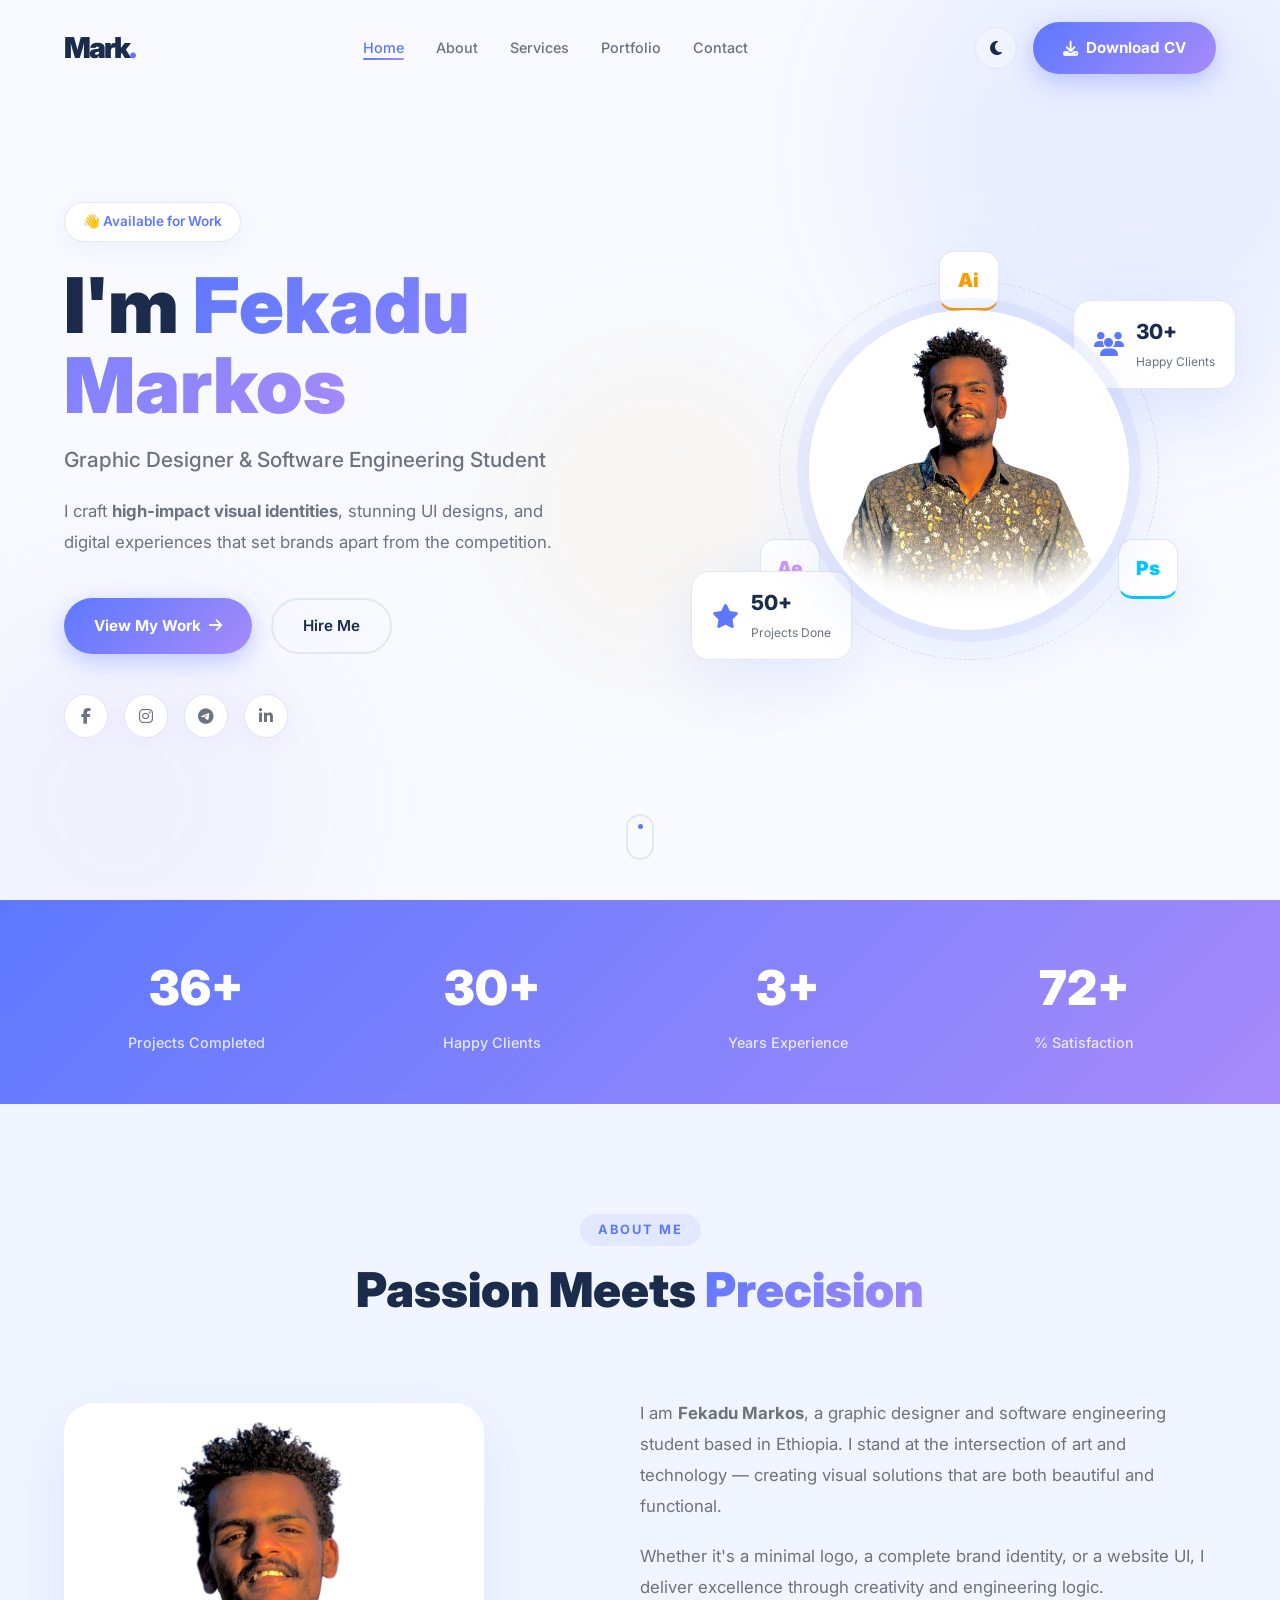
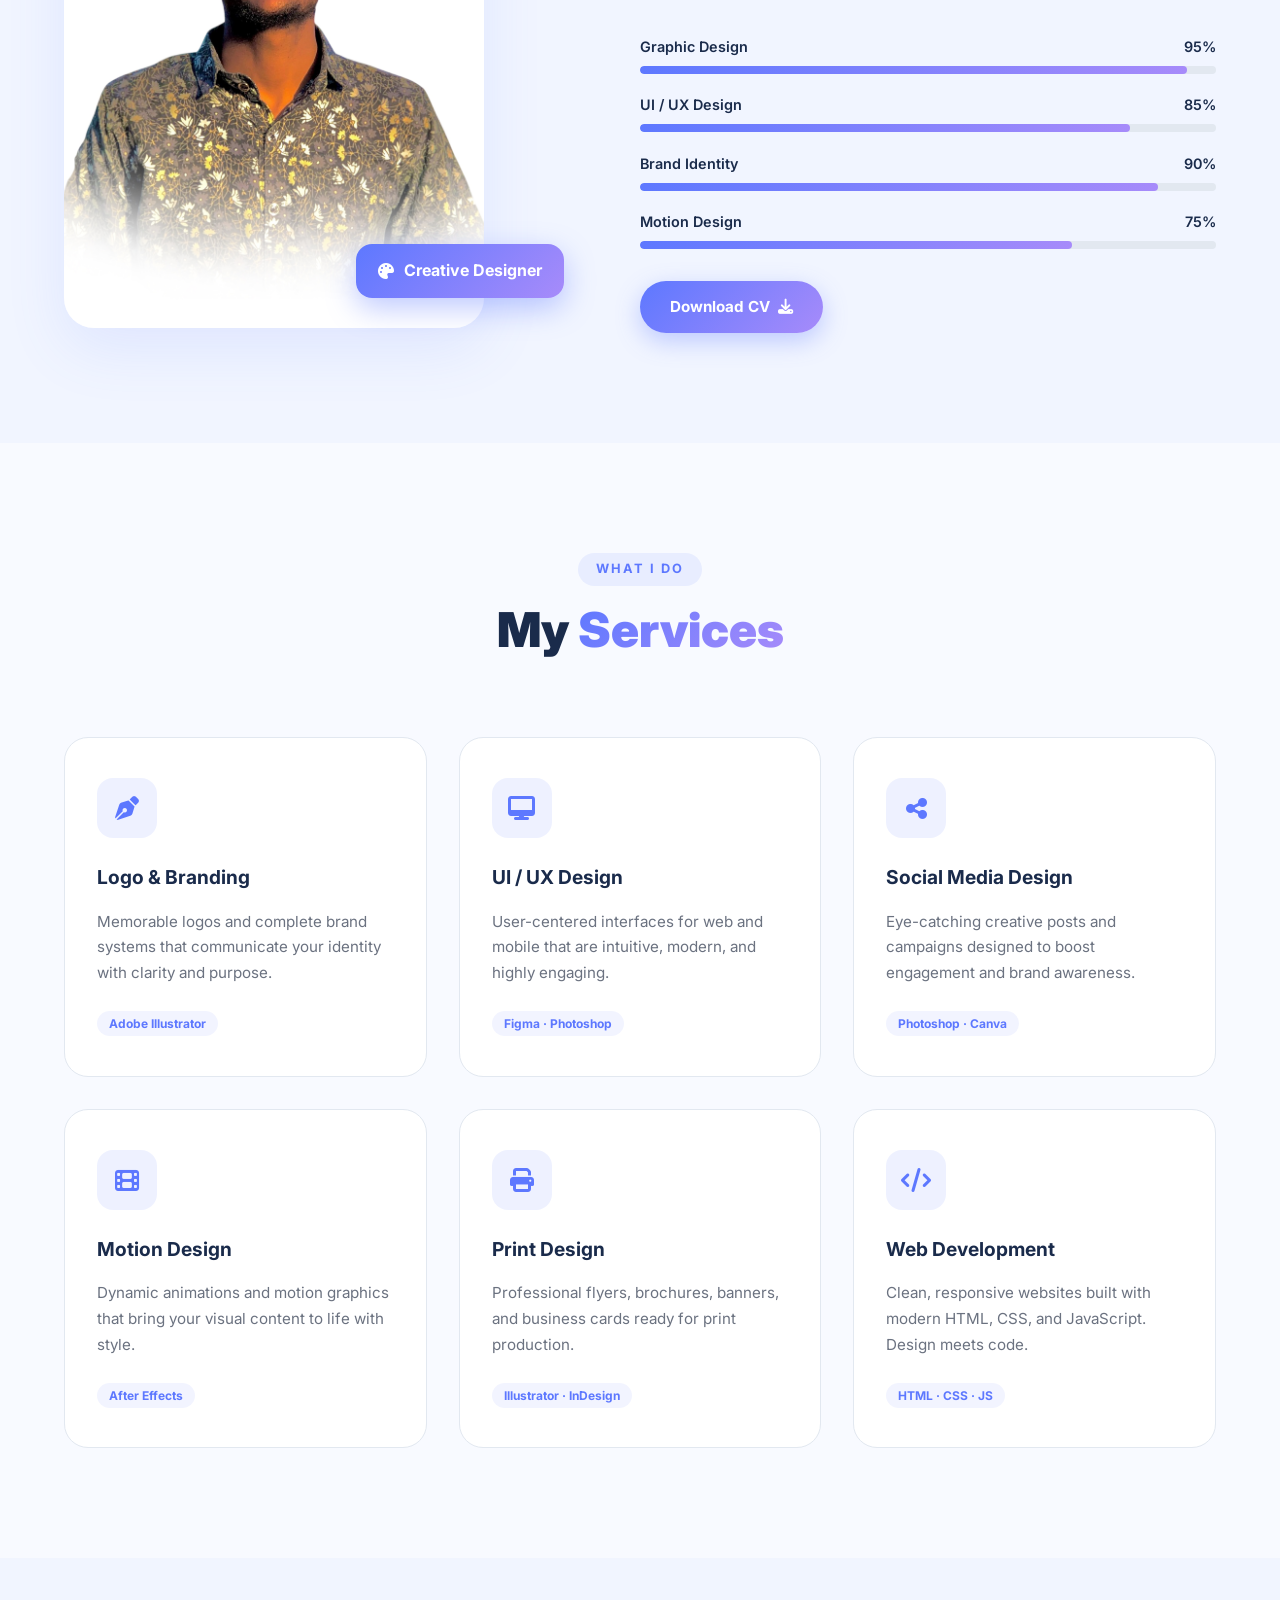
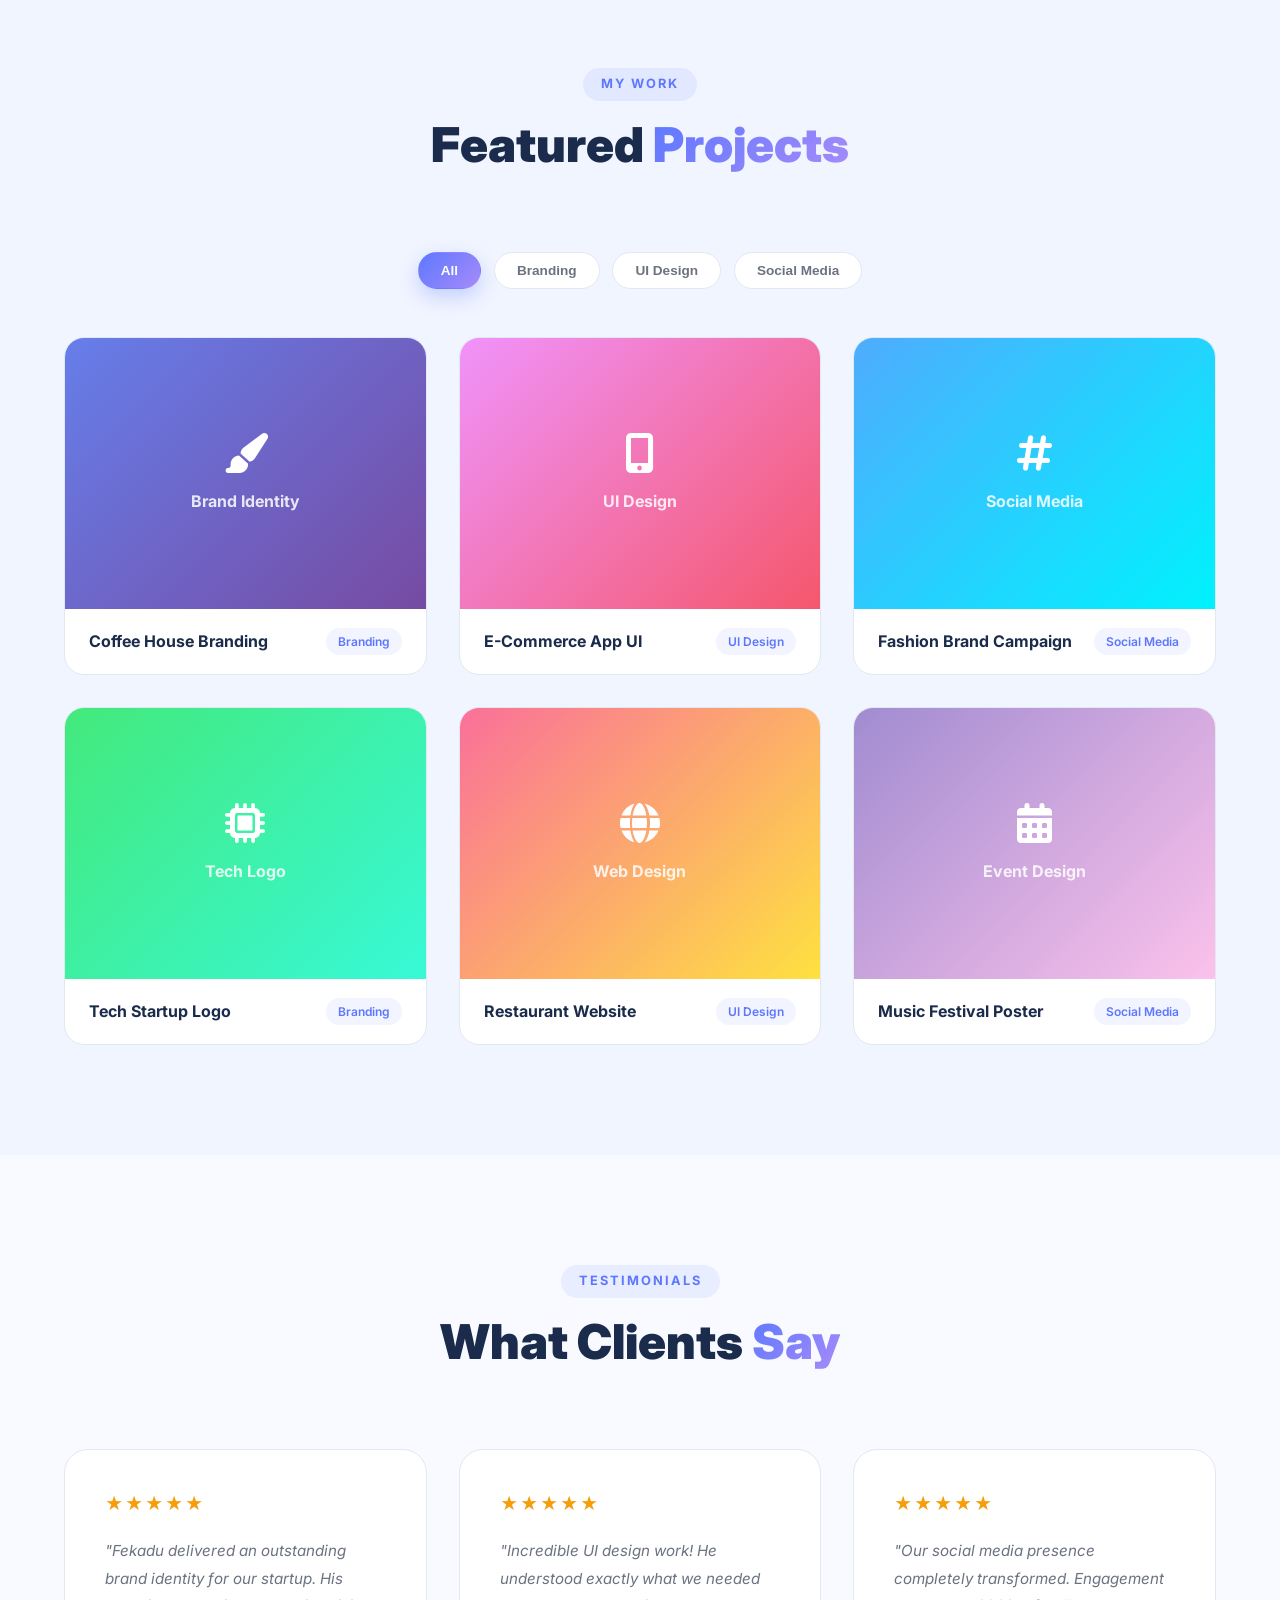
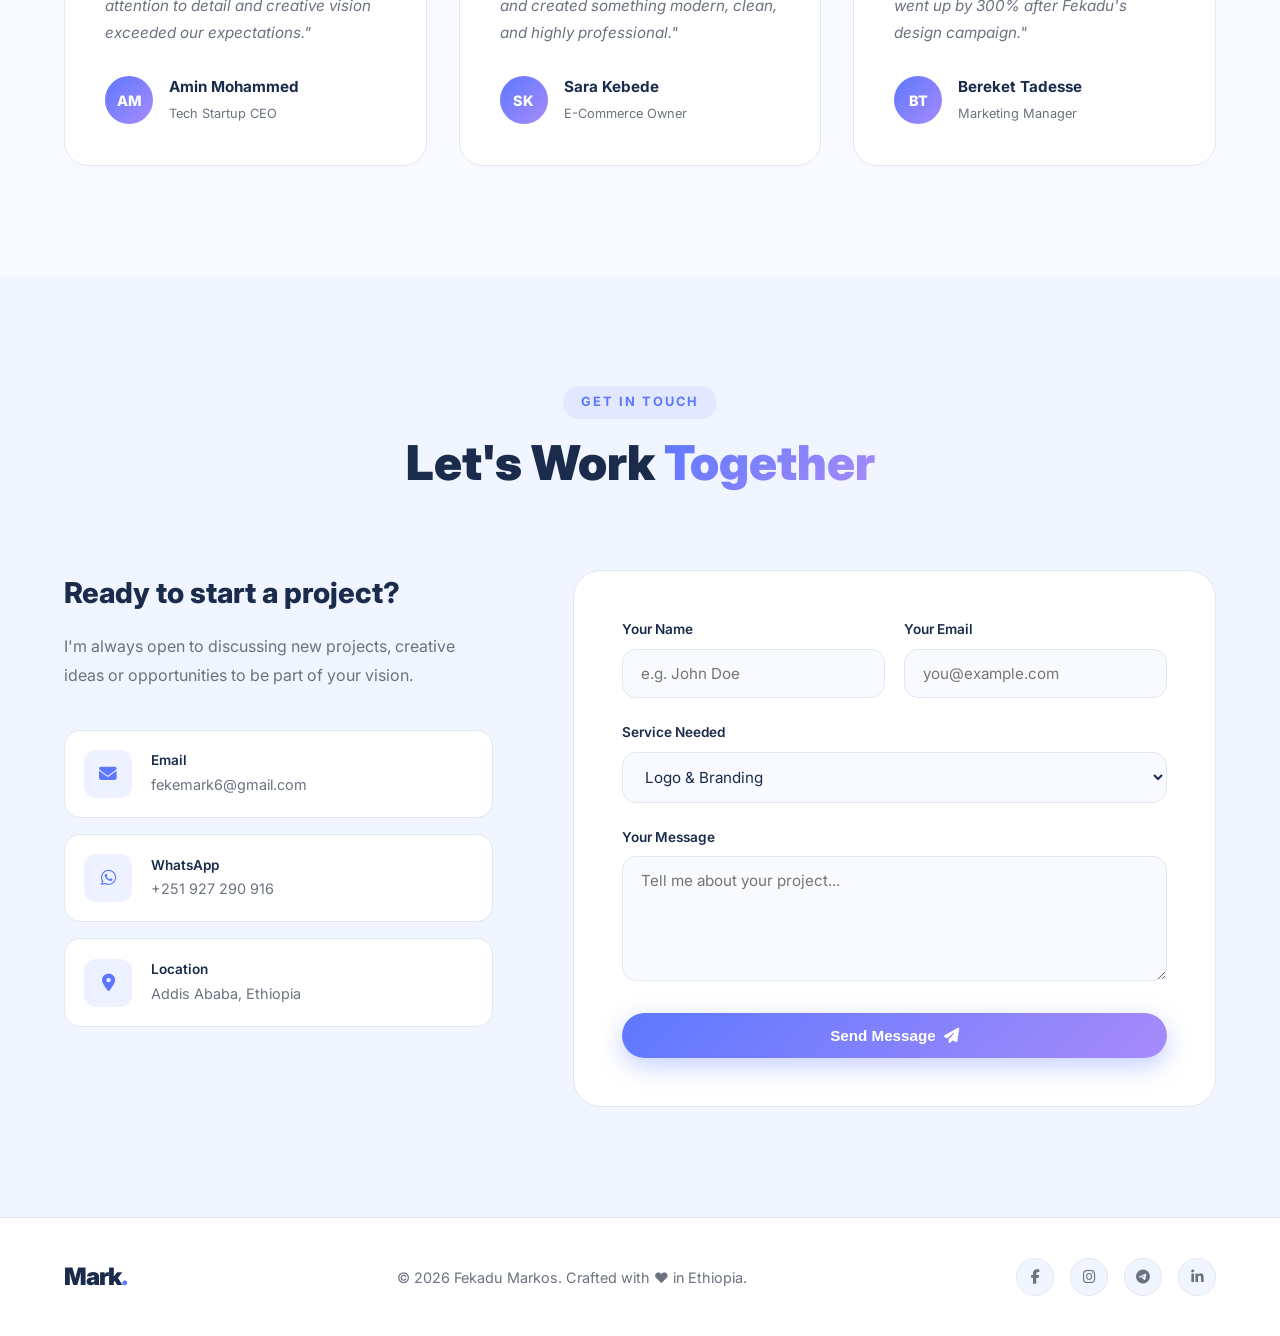
==== index.html @ 36db3f73 "v2" ====
<!DOCTYPE html>
<html lang="en" data-theme="light">

<head>
    <meta charset="UTF-8">
    <meta name="viewport" content="width=device-width, initial-scale=1.0">
    <meta name="description" content="Fekadu Markos — Premium Graphic Designer & Software Engineering Student. Crafting world-class visual identities and digital experiences.">
    <title>Fekadu Markos | Creative Designer</title>
    <link rel="preconnect" href="https://fonts.googleapis.com">
    <link rel="preconnect" href="https://fonts.gstatic.com" crossorigin>
    <link href="https://fonts.googleapis.com/css2?family=Inter:wght@300;400;500;600;700;800;900&display=swap" rel="stylesheet">
    <link rel="stylesheet" href="https://cdnjs.cloudflare.com/ajax/libs/font-awesome/6.5.0/css/all.min.css">
    <link rel="stylesheet" href="assets/css/style.css">
</head>

<body>

    <!-- ========== NAVBAR ========== -->
    <nav class="navbar" id="navbar">
        <div class="nav-container">
            <a href="#home" class="logo">Mark<span>.</span></a>
            <ul class="nav-links">
                <li><a href="#home" class="nav-link active">Home</a></li>
                <li><a href="#about" class="nav-link">About</a></li>
                <li><a href="#services" class="nav-link">Services</a></li>
                <li><a href="#portfolio" class="nav-link">Portfolio</a></li>
                <li><a href="#contact" class="nav-link">Contact</a></li>
            </ul>
            <div class="nav-actions">
                <button class="theme-toggle" id="themeToggle" onclick="toggleTheme()" aria-label="Toggle theme">
                    <i class="fas fa-moon"></i>
                </button>
                <a href="assets/docs/Fekadu-Markos-CV.pdf" target="_blank" class="btn-primary">
                    <i class="fas fa-download"></i> Download CV
                </a>
            </div>
            <button class="hamburger" id="hamburger" onclick="toggleMenu()">
                <span></span><span></span><span></span>
            </button>
        </div>
    </nav>

    <!-- ========== HERO SECTION ========== -->
    <section class="hero" id="home">
        <div class="hero-bg">
            <div class="blob blob-1"></div>
            <div class="blob blob-2"></div>
            <div class="blob blob-3"></div>
        </div>
        <div class="hero-container">
            <div class="hero-text" data-aos="fade-right">
                <span class="tag">👋 Available for Work</span>
                <h1>I'm <span class="gradient-text" id="typingText"></span></h1>
                <p class="hero-sub">Graphic Designer & Software Engineering Student</p>
                <p class="hero-desc">I craft <strong>high-impact visual identities</strong>, stunning UI designs, and digital experiences that set brands apart from the competition.</p>
                <div class="hero-actions">
                    <a href="#portfolio" class="btn-primary">View My Work <i class="fas fa-arrow-right"></i></a>
                    <a href="#contact" class="btn-outline">Hire Me</a>
                </div>
                <div class="socials">
                    <a href="https://www.facebook.com/fekadu.mark" target="_blank" class="social-link" aria-label="Facebook"><i class="fab fa-facebook-f"></i></a>
                    <a href="https://www.instagram.com/fekadu_markos" target="_blank" class="social-link" aria-label="Instagram"><i class="fab fa-instagram"></i></a>
                    <a href="https://t.me/Fekadu_Markos" target="_blank" class="social-link" aria-label="Telegram"><i class="fab fa-telegram-plane"></i></a>
                    <a href="https://www.linkedin.com/in/fekadu-markos-a44a76320" target="_blank" class="social-link" aria-label="LinkedIn"><i class="fab fa-linkedin-in"></i></a>
                </div>
            </div>
            <div class="hero-visual" data-aos="fade-left">
                <div class="profile-ring">
                    <img src="assets/images/po.jpg" alt="Fekadu Markos" class="profile-img">
                    <div class="orbit">
                        <div class="orbit-icon ai">Ai</div>
                        <div class="orbit-icon ps">Ps</div>
                        <div class="orbit-icon ae">Ae</div>
                    </div>
                </div>
                <div class="floating-card card-1">
                    <i class="fas fa-star"></i>
                    <div>
                        <strong>50+</strong>
                        <span>Projects Done</span>
                    </div>
                </div>
                <div class="floating-card card-2">
                    <i class="fas fa-users"></i>
                    <div>
                        <strong>30+</strong>
                        <span>Happy Clients</span>
                    </div>
                </div>
            </div>
        </div>
        <div class="scroll-indicator">
            <div class="scroll-dot"></div>
        </div>
    </section>

    <!-- ========== STATS ========== -->
    <section class="stats-bar">
        <div class="stats-container">
            <div class="stat-item" data-aos="fade-up">
                <h3 class="counter" data-target="50">0</h3>
                <p>Projects Completed</p>
            </div>
            <div class="stat-item" data-aos="fade-up" data-delay="100">
                <h3 class="counter" data-target="30">0</h3>
                <p>Happy Clients</p>
            </div>
            <div class="stat-item" data-aos="fade-up" data-delay="200">
                <h3 class="counter" data-target="3">0</h3>
                <p>Years Experience</p>
            </div>
            <div class="stat-item" data-aos="fade-up" data-delay="300">
                <h3 class="counter" data-target="100">0</h3>
                <p>% Satisfaction</p>
            </div>
        </div>
    </section>

    <!-- ========== ABOUT ========== -->
    <section class="section about-section" id="about">
        <div class="container">
            <div class="section-header" data-aos="fade-up">
                <span class="section-tag">About Me</span>
                <h2>Passion Meets <span class="gradient-text">Precision</span></h2>
            </div>
            <div class="about-grid">
                <div class="about-img-wrap" data-aos="fade-right">
                    <img src="assets/images/po.jpg" alt="Fekadu Markos" class="about-img">
                    <div class="about-badge">
                        <i class="fas fa-palette"></i>
                        <span>Creative Designer</span>
                    </div>
                </div>
                <div class="about-content" data-aos="fade-left">
                    <p>I am <strong>Fekadu Markos</strong>, a graphic designer and software engineering student based in Ethiopia. I stand at the intersection of art and technology — creating visual solutions that are both beautiful and functional.</p>
                    <p>Whether it's a minimal logo, a complete brand identity, or a website UI, I deliver excellence through creativity and engineering logic.</p>
                    <div class="skills-list">
                        <div class="skill-item"><div class="skill-header"><span>Graphic Design</span><span>95%</span></div><div class="progress-bar"><div class="progress-fill" data-width="95"></div></div></div>
                        <div class="skill-item"><div class="skill-header"><span>UI / UX Design</span><span>85%</span></div><div class="progress-bar"><div class="progress-fill" data-width="85"></div></div></div>
                        <div class="skill-item"><div class="skill-header"><span>Brand Identity</span><span>90%</span></div><div class="progress-bar"><div class="progress-fill" data-width="90"></div></div></div>
                        <div class="skill-item"><div class="skill-header"><span>Motion Design</span><span>75%</span></div><div class="progress-bar"><div class="progress-fill" data-width="75"></div></div></div>
                    </div>
                    <a href="assets/docs/Fekadu-Markos-CV.pdf" target="_blank" class="btn-primary">Download CV <i class="fas fa-download"></i></a>
                </div>
            </div>
        </div>
    </section>

    <!-- ========== SERVICES ========== -->
    <section class="section services-section" id="services">
        <div class="container">
            <div class="section-header" data-aos="fade-up">
                <span class="section-tag">What I Do</span>
                <h2>My <span class="gradient-text">Services</span></h2>
            </div>
            <div class="services-grid">
                <div class="service-card" data-aos="fade-up" data-delay="0">
                    <div class="service-icon"><i class="fas fa-pen-nib"></i></div>
                    <h3>Logo & Branding</h3>
                    <p>Memorable logos and complete brand systems that communicate your identity with clarity and purpose.</p>
                    <span class="service-tag">Adobe Illustrator</span>
                </div>
                <div class="service-card" data-aos="fade-up" data-delay="100">
                    <div class="service-icon"><i class="fas fa-desktop"></i></div>
                    <h3>UI / UX Design</h3>
                    <p>User-centered interfaces for web and mobile that are intuitive, modern, and highly engaging.</p>
                    <span class="service-tag">Figma · Photoshop</span>
                </div>
                <div class="service-card" data-aos="fade-up" data-delay="200">
                    <div class="service-icon"><i class="fas fa-share-alt"></i></div>
                    <h3>Social Media Design</h3>
                    <p>Eye-catching creative posts and campaigns designed to boost engagement and brand awareness.</p>
                    <span class="service-tag">Photoshop · Canva</span>
                </div>
                <div class="service-card" data-aos="fade-up" data-delay="300">
                    <div class="service-icon"><i class="fas fa-film"></i></div>
                    <h3>Motion Design</h3>
                    <p>Dynamic animations and motion graphics that bring your visual content to life with style.</p>
                    <span class="service-tag">After Effects</span>
                </div>
                <div class="service-card" data-aos="fade-up" data-delay="400">
                    <div class="service-icon"><i class="fas fa-print"></i></div>
                    <h3>Print Design</h3>
                    <p>Professional flyers, brochures, banners, and business cards ready for print production.</p>
                    <span class="service-tag">Illustrator · InDesign</span>
                </div>
                <div class="service-card" data-aos="fade-up" data-delay="500">
                    <div class="service-icon"><i class="fas fa-code"></i></div>
                    <h3>Web Development</h3>
                    <p>Clean, responsive websites built with modern HTML, CSS, and JavaScript. Design meets code.</p>
                    <span class="service-tag">HTML · CSS · JS</span>
                </div>
            </div>
        </div>
    </section>

    <!-- ========== PORTFOLIO ========== -->
    <section class="section portfolio-section" id="portfolio">
        <div class="container">
            <div class="section-header" data-aos="fade-up">
                <span class="section-tag">My Work</span>
                <h2>Featured <span class="gradient-text">Projects</span></h2>
            </div>
            <div class="portfolio-filter" data-aos="fade-up">
                <button class="filter-btn active" data-filter="all">All</button>
                <button class="filter-btn" data-filter="branding">Branding</button>
                <button class="filter-btn" data-filter="ui">UI Design</button>
                <button class="filter-btn" data-filter="social">Social Media</button>
            </div>
            <div class="portfolio-grid">
                <div class="portfolio-card" data-category="branding" data-aos="fade-up">
                    <div class="portfolio-img-wrap">
                        <div class="portfolio-placeholder branding-card">
                            <i class="fas fa-paint-brush"></i>
                            <span>Brand Identity</span>
                        </div>
                        <div class="portfolio-overlay">
                            <p>Coffee House Branding</p>
                            <span>Logo + Brand Identity</span>
                        </div>
                    </div>
                    <div class="portfolio-info"><h4>Coffee House Branding</h4><span class="portfolio-tag">Branding</span></div>
                </div>
                <div class="portfolio-card" data-category="ui" data-aos="fade-up" data-delay="100">
                    <div class="portfolio-img-wrap">
                        <div class="portfolio-placeholder ui-card">
                            <i class="fas fa-mobile-alt"></i>
                            <span>UI Design</span>
                        </div>
                        <div class="portfolio-overlay">
                            <p>E-Commerce App UI</p>
                            <span>Figma · Prototype</span>
                        </div>
                    </div>
                    <div class="portfolio-info"><h4>E-Commerce App UI</h4><span class="portfolio-tag">UI Design</span></div>
                </div>
                <div class="portfolio-card" data-category="social" data-aos="fade-up" data-delay="200">
                    <div class="portfolio-img-wrap">
                        <div class="portfolio-placeholder social-card">
                            <i class="fas fa-hashtag"></i>
                            <span>Social Media</span>
                        </div>
                        <div class="portfolio-overlay">
                            <p>Fashion Brand Campaign</p>
                            <span>Instagram Posts</span>
                        </div>
                    </div>
                    <div class="portfolio-info"><h4>Fashion Brand Campaign</h4><span class="portfolio-tag">Social Media</span></div>
                </div>
                <div class="portfolio-card" data-category="branding" data-aos="fade-up" data-delay="300">
                    <div class="portfolio-img-wrap">
                        <div class="portfolio-placeholder tech-card">
                            <i class="fas fa-microchip"></i>
                            <span>Tech Logo</span>
                        </div>
                        <div class="portfolio-overlay">
                            <p>Tech Startup Logo</p>
                            <span>Illustrator</span>
                        </div>
                    </div>
                    <div class="portfolio-info"><h4>Tech Startup Logo</h4><span class="portfolio-tag">Branding</span></div>
                </div>
                <div class="portfolio-card" data-category="ui" data-aos="fade-up" data-delay="400">
                    <div class="portfolio-img-wrap">
                        <div class="portfolio-placeholder web-card">
                            <i class="fas fa-globe"></i>
                            <span>Web Design</span>
                        </div>
                        <div class="portfolio-overlay">
                            <p>Restaurant Website</p>
                            <span>Figma · HTML/CSS</span>
                        </div>
                    </div>
                    <div class="portfolio-info"><h4>Restaurant Website</h4><span class="portfolio-tag">UI Design</span></div>
                </div>
                <div class="portfolio-card" data-category="social" data-aos="fade-up" data-delay="500">
                    <div class="portfolio-img-wrap">
                        <div class="portfolio-placeholder event-card">
                            <i class="fas fa-calendar-alt"></i>
                            <span>Event Design</span>
                        </div>
                        <div class="portfolio-overlay">
                            <p>Music Festival Poster</p>
                            <span>Photoshop</span>
                        </div>
                    </div>
                    <div class="portfolio-info"><h4>Music Festival Poster</h4><span class="portfolio-tag">Social Media</span></div>
                </div>
            </div>
        </div>
    </section>

    <!-- ========== TESTIMONIALS ========== -->
    <section class="section testimonials-section">
        <div class="container">
            <div class="section-header" data-aos="fade-up">
                <span class="section-tag">Testimonials</span>
                <h2>What Clients <span class="gradient-text">Say</span></h2>
            </div>
            <div class="testimonials-grid">
                <div class="testimonial-card" data-aos="fade-up">
                    <div class="stars">★★★★★</div>
                    <p>"Fekadu delivered an outstanding brand identity for our startup. His attention to detail and creative vision exceeded our expectations."</p>
                    <div class="client-info">
                        <div class="client-avatar">AM</div>
                        <div><strong>Amin Mohammed</strong><span>Tech Startup CEO</span></div>
                    </div>
                </div>
                <div class="testimonial-card" data-aos="fade-up" data-delay="100">
                    <div class="stars">★★★★★</div>
                    <p>"Incredible UI design work! He understood exactly what we needed and created something modern, clean, and highly professional."</p>
                    <div class="client-info">
                        <div class="client-avatar">SK</div>
                        <div><strong>Sara Kebede</strong><span>E-Commerce Owner</span></div>
                    </div>
                </div>
                <div class="testimonial-card" data-aos="fade-up" data-delay="200">
                    <div class="stars">★★★★★</div>
                    <p>"Our social media presence completely transformed. Engagement went up by 300% after Fekadu's design campaign."</p>
                    <div class="client-info">
                        <div class="client-avatar">BT</div>
                        <div><strong>Bereket Tadesse</strong><span>Marketing Manager</span></div>
                    </div>
                </div>
            </div>
        </div>
    </section>

    <!-- ========== CONTACT ========== -->
    <section class="section contact-section" id="contact">
        <div class="container">
            <div class="section-header" data-aos="fade-up">
                <span class="section-tag">Get In Touch</span>
                <h2>Let's Work <span class="gradient-text">Together</span></h2>
            </div>
            <div class="contact-grid">
                <div class="contact-info" data-aos="fade-right">
                    <h3>Ready to start a project?</h3>
                    <p>I'm always open to discussing new projects, creative ideas or opportunities to be part of your vision.</p>
                    <div class="contact-items">
                        <a href="mailto:fekemark6@gmail.com" class="contact-item">
                            <div class="contact-icon"><i class="fas fa-envelope"></i></div>
                            <div><strong>Email</strong><span>fekemark6@gmail.com</span></div>
                        </a>
                        <a href="https://wa.me/251927290916" target="_blank" class="contact-item">
                            <div class="contact-icon"><i class="fab fa-whatsapp"></i></div>
                            <div><strong>WhatsApp</strong><span>+251 927 290 916</span></div>
                        </a>
                        <div class="contact-item">
                            <div class="contact-icon"><i class="fas fa-map-marker-alt"></i></div>
                            <div><strong>Location</strong><span>Addis Ababa, Ethiopia</span></div>
                        </div>
                    </div>
                </div>
                <form class="contact-form" data-aos="fade-left" id="contactForm">
                    <div class="form-row">
                        <div class="form-group">
                            <label>Your Name</label>
                            <input type="text" id="clientName" placeholder="e.g. John Doe" required>
                        </div>
                        <div class="form-group">
                            <label>Your Email</label>
                            <input type="email" id="clientEmail" placeholder="you@example.com">
                        </div>
                    </div>
                    <div class="form-group">
                        <label>Service Needed</label>
                        <select id="clientService">
                            <option>Logo & Branding</option>
                            <option>UI / UX Design</option>
                            <option>Social Media Design</option>
                            <option>Motion Design</option>
                            <option>Web Development</option>
                            <option>Other</option>
                        </select>
                    </div>
                    <div class="form-group">
                        <label>Your Message</label>
                        <textarea id="clientMessage" rows="5" placeholder="Tell me about your project..." required></textarea>
                    </div>
                    <button type="button" class="btn-primary btn-full" onclick="sendToGmail()">
                        Send Message <i class="fas fa-paper-plane"></i>
                    </button>
                </form>
            </div>
        </div>
    </section>

    <!-- ========== FOOTER ========== -->
    <footer class="footer">
        <div class="footer-container">
            <div class="footer-logo">Mark<span>.</span></div>
            <p>© 2026 Fekadu Markos. Crafted with ❤️ in Ethiopia.</p>
            <div class="footer-socials">
                <a href="https://www.facebook.com/fekadu.mark" target="_blank"><i class="fab fa-facebook-f"></i></a>
                <a href="https://www.instagram.com/fekadu_markos" target="_blank"><i class="fab fa-instagram"></i></a>
                <a href="https://t.me/Fekadu_Markos" target="_blank"><i class="fab fa-telegram-plane"></i></a>
                <a href="https://www.linkedin.com/in/fekadu-markos-a44a76320" target="_blank"><i class="fab fa-linkedin-in"></i></a>
            </div>
        </div>
    </footer>

    <!-- Back to top -->
    <button class="back-to-top" id="backToTop" onclick="window.scrollTo({top:0,behavior:'smooth'})">
        <i class="fas fa-arrow-up"></i>
    </button>

    <script src="assets/js/script.js"></script>
</body>

</html>
---- assets/css/style.css ----
/* ==============================
   CSS VARIABLES & THEME SYSTEM
   ============================== */
:root {
    --primary: #5d78ff;
    --primary-dark: #4a63e0;
    --secondary: #a78bfa;
    --accent: #f59e0b;
    --gradient: linear-gradient(135deg, #5d78ff, #a78bfa);

    /* Light mode */
    --bg: #f8faff;
    --surface: #ffffff;
    --surface-2: #f1f5ff;
    --border: #e2e8f0;
    --text: #1a2b4b;
    --text-muted: #6b7280;
    --shadow: 0 4px 24px rgba(93,120,255,0.08);
    --shadow-lg: 0 20px 60px rgba(93,120,255,0.12);
    --navbar-bg: rgba(255,255,255,0.85);

    --transition: all 0.35s cubic-bezier(0.4, 0, 0.2, 1);
    --orbit-speed: 25s;
}

[data-theme="dark"] {
    --bg: #080a0f;
    --surface: #111318;
    --surface-2: #1a1e26;
    --border: rgba(255,255,255,0.07);
    --text: #f1f5f9;
    --text-muted: #94a3b8;
    --shadow: 0 4px 24px rgba(0,0,0,0.3);
    --shadow-lg: 0 20px 60px rgba(0,0,0,0.5);
    --navbar-bg: rgba(8,10,15,0.9);
}

/* ==============================
   RESET & BASE
   ============================== */
*, *::before, *::after { margin: 0; padding: 0; box-sizing: border-box; }

html { scroll-behavior: smooth; scroll-padding-top: 80px; }

body {
    font-family: 'Inter', sans-serif;
    background: var(--bg);
    color: var(--text);
    line-height: 1.6;
    transition: background 0.4s ease, color 0.4s ease;
    overflow-x: hidden;
}

.container { width: 90%; max-width: 1250px; margin: 0 auto; }

img { max-width: 100%; display: block; }

a { text-decoration: none; color: inherit; }

.gradient-text {
    background: var(--gradient);
    -webkit-background-clip: text;
    -webkit-text-fill-color: transparent;
    background-clip: text;
}

/* ==============================
   BUTTONS
   ============================== */
.btn-primary {
    display: inline-flex;
    align-items: center;
    gap: 8px;
    background: var(--gradient);
    color: #fff;
    padding: 14px 30px;
    border-radius: 100px;
    font-weight: 700;
    font-size: 0.95rem;
    border: none;
    cursor: pointer;
    transition: var(--transition);
    box-shadow: 0 8px 25px rgba(93,120,255,0.35);
}

.btn-primary:hover {
    transform: translateY(-3px);
    box-shadow: 0 15px 35px rgba(93,120,255,0.45);
}

.btn-outline {
    display: inline-flex;
    align-items: center;
    gap: 8px;
    background: transparent;
    color: var(--text);
    padding: 14px 30px;
    border-radius: 100px;
    font-weight: 600;
    font-size: 0.95rem;
    border: 2px solid var(--border);
    cursor: pointer;
    transition: var(--transition);
}

.btn-outline:hover {
    border-color: var(--primary);
    color: var(--primary);
    transform: translateY(-3px);
}

.btn-full { width: 100%; justify-content: center; }

/* ==============================
   NAVBAR
   ============================== */
.navbar {
    position: fixed;
    top: 0;
    width: 100%;
    z-index: 1000;
    padding: 0;
    transition: var(--transition);
}

.navbar.scrolled {
    background: var(--navbar-bg);
    backdrop-filter: blur(20px);
    -webkit-backdrop-filter: blur(20px);
    border-bottom: 1px solid var(--border);
    box-shadow: var(--shadow);
}

.nav-container {
    display: flex;
    align-items: center;
    justify-content: space-between;
    width: 90%;
    max-width: 1250px;
    margin: 0 auto;
    padding: 22px 0;
    transition: padding 0.3s ease;
}

.navbar.scrolled .nav-container { padding: 16px 0; }

.logo {
    font-size: 1.8rem;
    font-weight: 900;
    color: var(--text);
    letter-spacing: -2px;
}

.logo span { color: var(--primary); }

.nav-links {
    display: flex;
    list-style: none;
    gap: 2rem;
}

.nav-link {
    font-size: 0.9rem;
    font-weight: 500;
    color: var(--text-muted);
    transition: var(--transition);
    position: relative;
    padding-bottom: 4px;
}

.nav-link::after {
    content: '';
    position: absolute;
    bottom: 0; left: 0;
    width: 0; height: 2px;
    background: var(--gradient);
    border-radius: 10px;
    transition: var(--transition);
}

.nav-link:hover, .nav-link.active { color: var(--primary); }
.nav-link:hover::after, .nav-link.active::after { width: 100%; }

.nav-actions { display: flex; align-items: center; gap: 1rem; }

.theme-toggle {
    width: 42px; height: 42px;
    border-radius: 50%;
    background: var(--surface-2);
    border: 1px solid var(--border);
    color: var(--text);
    font-size: 1rem;
    cursor: pointer;
    transition: var(--transition);
    display: flex; align-items: center; justify-content: center;
}

.theme-toggle:hover { background: var(--primary); color: white; border-color: var(--primary); }

.hamburger {
    display: none;
    flex-direction: column;
    gap: 5px;
    background: none;
    border: none;
    cursor: pointer;
}

.hamburger span {
    width: 26px; height: 2px;
    background: var(--text);
    border-radius: 10px;
    transition: var(--transition);
}

/* ==============================
   HERO SECTION
   ============================== */
.hero {
    min-height: 100vh;
    display: flex;
    align-items: center;
    position: relative;
    overflow: hidden;
    padding: 120px 5% 80px;
}

.hero-bg { position: absolute; inset: 0; z-index: 0; }

.blob {
    position: absolute;
    border-radius: 50%;
    filter: blur(80px);
    opacity: 0.4;
    animation: float 8s ease-in-out infinite;
}

.blob-1 {
    width: 500px; height: 500px;
    background: rgba(93,120,255,0.25);
    top: -100px; right: -100px;
}

.blob-2 {
    width: 400px; height: 400px;
    background: rgba(167,139,250,0.2);
    bottom: -100px; left: -80px;
    animation-delay: -3s;
}

.blob-3 {
    width: 300px; height: 300px;
    background: rgba(245,158,11,0.15);
    top: 40%; left: 40%;
    animation-delay: -6s;
}

@keyframes float {
    0%, 100% { transform: translateY(0) scale(1); }
    50% { transform: translateY(-30px) scale(1.05); }
}

.hero-container {
    position: relative;
    z-index: 1;
    display: flex;
    align-items: center;
    gap: 4rem;
    width: 100%;
    max-width: 1250px;
    margin: 0 auto;
}

.hero-text { flex: 1.2; }

.tag {
    display: inline-flex;
    align-items: center;
    gap: 8px;
    background: var(--surface);
    border: 1px solid var(--border);
    color: var(--primary);
    padding: 8px 18px;
    border-radius: 100px;
    font-size: 0.85rem;
    font-weight: 600;
    margin-bottom: 1.5rem;
    box-shadow: var(--shadow);
}

.hero-text h1 {
    font-size: clamp(3rem, 6vw, 5rem);
    font-weight: 900;
    line-height: 1.05;
    margin-bottom: 1rem;
    color: var(--text);
}

.hero-sub {
    font-size: 1.3rem;
    font-weight: 500;
    color: var(--text-muted);
    margin-bottom: 1.2rem;
}

.hero-desc {
    color: var(--text-muted);
    max-width: 520px;
    font-size: 1.05rem;
    line-height: 1.85;
    margin-bottom: 2.5rem;
}

.hero-actions {
    display: flex;
    gap: 1.2rem;
    margin-bottom: 2.5rem;
    flex-wrap: wrap;
}

.socials {
    display: flex;
    gap: 1rem;
}

.social-link {
    width: 44px; height: 44px;
    border-radius: 50%;
    background: var(--surface);
    border: 1px solid var(--border);
    display: flex; align-items: center; justify-content: center;
    color: var(--text-muted);
    font-size: 1rem;
    transition: var(--transition);
    box-shadow: var(--shadow);
}

.social-link:hover { background: var(--primary); color: white; border-color: var(--primary); transform: translateY(-5px); }

.hero-visual {
    flex: 1;
    display: flex;
    justify-content: center;
    align-items: center;
    position: relative;
}

.profile-ring {
    position: relative;
    width: 380px; height: 380px;
    display: flex;
    align-items: center;
    justify-content: center;
}

.profile-img {
    width: 320px; height: 320px;
    border-radius: 50%;
    object-fit: cover;
    border: 6px solid var(--surface);
    box-shadow: var(--shadow-lg), 0 0 0 12px rgba(93,120,255,0.08);
    position: relative;
    z-index: 2;
}

.orbit {
    position: absolute;
    inset: 0;
    border-radius: 50%;
    border: 1px dashed rgba(93,120,255,0.2);
    animation: spin var(--orbit-speed) linear infinite;
}

.orbit-icon {
    position: absolute;
    width: 60px; height: 60px;
    background: var(--surface);
    border: 1px solid var(--border);
    border-radius: 15px;
    display: flex; align-items: center; justify-content: center;
    font-weight: 900;
    font-size: 1.2rem;
    box-shadow: var(--shadow-lg);
    animation: counter-spin var(--orbit-speed) linear infinite;
}

.orbit-icon.ai { top: -30px; left: calc(50% - 30px); color: #ff9a00; border-bottom: 3px solid #ff9a00; }
.orbit-icon.ps { bottom: 60px; right: -20px; color: #00c8ff; border-bottom: 3px solid #00c8ff; }
.orbit-icon.ae { bottom: 60px; left: -20px; color: #cf96fd; border-bottom: 3px solid #cf96fd; }

@keyframes spin { to { transform: rotate(360deg); } }
@keyframes counter-spin { to { transform: rotate(-360deg); } }

.floating-card {
    position: absolute;
    background: var(--surface);
    border: 1px solid var(--border);
    padding: 14px 20px;
    border-radius: 18px;
    display: flex;
    align-items: center;
    gap: 12px;
    box-shadow: var(--shadow-lg);
    animation: float 5s ease-in-out infinite;
}

.floating-card i { font-size: 1.5rem; color: var(--primary); }

.floating-card strong { display: block; font-size: 1.3rem; font-weight: 800; color: var(--text); }
.floating-card span { font-size: 0.75rem; color: var(--text-muted); }

.card-1 { bottom: 0; left: -30px; animation-delay: -2s; }
.card-2 { top: 20px; right: -20px; }

.scroll-indicator {
    position: absolute;
    bottom: 40px;
    left: 50%;
    transform: translateX(-50%);
    z-index: 1;
}

.scroll-dot {
    width: 28px; height: 46px;
    border: 2px solid var(--border);
    border-radius: 20px;
    display: flex;
    justify-content: center;
    padding-top: 8px;
}

.scroll-dot::before {
    content: '';
    width: 5px; height: 5px;
    background: var(--primary);
    border-radius: 50%;
    animation: scroll-bounce 2s ease-in-out infinite;
}

@keyframes scroll-bounce {
    0%, 100% { transform: translateY(0); opacity: 1; }
    100% { transform: translateY(16px); opacity: 0; }
}

/* ==============================
   STATS BAR
   ============================== */
.stats-bar {
    background: var(--gradient);
    padding: 50px 5%;
}

.stats-container {
    display: grid;
    grid-template-columns: repeat(4, 1fr);
    gap: 2rem;
    max-width: 1250px;
    margin: 0 auto;
    text-align: center;
}

.stat-item h3 {
    font-size: 3rem;
    font-weight: 900;
    color: white;
}

.stat-item h3::after { content: '+'; }

.stat-item p {
    color: rgba(255,255,255,0.8);
    font-size: 0.9rem;
    font-weight: 500;
    margin-top: 4px;
}

/* ==============================
   SECTIONS
   ============================== */
.section { padding: 110px 0; }

.section-header {
    text-align: center;
    margin-bottom: 5rem;
}

.section-tag {
    display: inline-block;
    background: rgba(93,120,255,0.1);
    color: var(--primary);
    padding: 6px 18px;
    border-radius: 100px;
    font-size: 0.8rem;
    font-weight: 700;
    text-transform: uppercase;
    letter-spacing: 2px;
    margin-bottom: 1rem;
}

.section-header h2 {
    font-size: clamp(2rem, 4vw, 3rem);
    font-weight: 900;
    color: var(--text);
    line-height: 1.15;
}

/* ==============================
   ABOUT
   ============================== */
.about-section { background: var(--surface-2); }

.about-grid {
    display: grid;
    grid-template-columns: 1fr 1.2fr;
    gap: 6rem;
    align-items: center;
}

.about-img-wrap {
    position: relative;
}

.about-img {
    width: 100%;
    max-width: 420px;
    border-radius: 30px;
    object-fit: cover;
    aspect-ratio: 4/5;
    box-shadow: var(--shadow-lg);
}

.about-badge {
    position: absolute;
    bottom: 30px;
    right: -20px;
    background: var(--gradient);
    color: white;
    padding: 14px 22px;
    border-radius: 16px;
    display: flex;
    align-items: center;
    gap: 10px;
    font-weight: 700;
    box-shadow: 0 10px 30px rgba(93,120,255,0.4);
}

.about-content p {
    color: var(--text-muted);
    font-size: 1.05rem;
    line-height: 1.85;
    margin-bottom: 1.2rem;
}

.skills-list {
    margin: 2rem 0;
    display: flex;
    flex-direction: column;
    gap: 1.2rem;
}

.skill-item { }

.skill-header {
    display: flex;
    justify-content: space-between;
    margin-bottom: 8px;
    font-size: 0.9rem;
    font-weight: 600;
    color: var(--text);
}

.progress-bar {
    height: 8px;
    background: var(--border);
    border-radius: 10px;
    overflow: hidden;
}

.progress-fill {
    height: 100%;
    background: var(--gradient);
    border-radius: 10px;
    width: 0;
    transition: width 1.5s cubic-bezier(0.4, 0, 0.2, 1);
}

/* ==============================
   SERVICES
   ============================== */
.services-grid {
    display: grid;
    grid-template-columns: repeat(3, 1fr);
    gap: 2rem;
}

.service-card {
    background: var(--surface);
    border: 1px solid var(--border);
    border-radius: 24px;
    padding: 2.5rem 2rem;
    transition: var(--transition);
    position: relative;
    overflow: hidden;
}

.service-card::before {
    content: '';
    position: absolute;
    top: 0; left: 0;
    width: 100%; height: 3px;
    background: var(--gradient);
    transform: scaleX(0);
    transition: var(--transition);
    transform-origin: left;
}

.service-card:hover { transform: translateY(-8px); box-shadow: var(--shadow-lg); border-color: rgba(93,120,255,0.2); }
.service-card:hover::before { transform: scaleX(1); }

.service-icon {
    width: 60px; height: 60px;
    border-radius: 16px;
    background: rgba(93,120,255,0.1);
    display: flex; align-items: center; justify-content: center;
    font-size: 1.5rem;
    color: var(--primary);
    margin-bottom: 1.5rem;
    transition: var(--transition);
}

.service-card:hover .service-icon { background: var(--gradient); color: white; }

.service-card h3 { font-size: 1.2rem; font-weight: 700; color: var(--text); margin-bottom: 1rem; }
.service-card p { color: var(--text-muted); font-size: 0.95rem; line-height: 1.7; margin-bottom: 1.5rem; }

.service-tag {
    font-size: 0.75rem;
    font-weight: 700;
    color: var(--primary);
    background: rgba(93,120,255,0.08);
    padding: 5px 12px;
    border-radius: 100px;
}

/* ==============================
   PORTFOLIO
   ============================== */
.portfolio-section { background: var(--surface-2); }

.portfolio-filter {
    display: flex;
    justify-content: center;
    gap: 0.8rem;
    margin-bottom: 3rem;
    flex-wrap: wrap;
}

.filter-btn {
    background: var(--surface);
    border: 1px solid var(--border);
    color: var(--text-muted);
    padding: 10px 22px;
    border-radius: 100px;
    font-size: 0.85rem;
    font-weight: 600;
    cursor: pointer;
    transition: var(--transition);
}

.filter-btn:hover, .filter-btn.active {
    background: var(--gradient);
    color: white;
    border-color: transparent;
    box-shadow: 0 8px 20px rgba(93,120,255,0.3);
}

.portfolio-grid {
    display: grid;
    grid-template-columns: repeat(3, 1fr);
    gap: 2rem;
}

.portfolio-card {
    border-radius: 20px;
    overflow: hidden;
    background: var(--surface);
    border: 1px solid var(--border);
    transition: var(--transition);
}

.portfolio-card:hover { transform: translateY(-8px); box-shadow: var(--shadow-lg); }

.portfolio-img-wrap { position: relative; overflow: hidden; aspect-ratio: 4/3; }

.portfolio-placeholder {
    width: 100%;
    height: 100%;
    display: flex;
    flex-direction: column;
    align-items: center;
    justify-content: center;
    gap: 1rem;
    font-size: 2.5rem;
    font-weight: 700;
    color: white;
    transition: transform 0.4s ease;
}

.portfolio-placeholder span { font-size: 1rem; opacity: 0.85; }

.portfolio-card:hover .portfolio-placeholder { transform: scale(1.05); }

.branding-card { background: linear-gradient(135deg, #667eea, #764ba2); }
.ui-card { background: linear-gradient(135deg, #f093fb, #f5576c); }
.social-card { background: linear-gradient(135deg, #4facfe, #00f2fe); }
.tech-card { background: linear-gradient(135deg, #43e97b, #38f9d7); }
.web-card { background: linear-gradient(135deg, #fa709a, #fee140); }
.event-card { background: linear-gradient(135deg, #a18cd1, #fbc2eb); }

.portfolio-overlay {
    position: absolute;
    inset: 0;
    background: rgba(0,0,0,0.7);
    display: flex;
    flex-direction: column;
    align-items: center;
    justify-content: center;
    opacity: 0;
    transition: opacity 0.4s ease;
    color: white;
    text-align: center;
    padding: 1.5rem;
}

.portfolio-overlay p { font-size: 1.2rem; font-weight: 700; margin-bottom: 0.5rem; }
.portfolio-overlay span { font-size: 0.85rem; opacity: 0.8; }

.portfolio-card:hover .portfolio-overlay { opacity: 1; }

.portfolio-info {
    padding: 1.2rem 1.5rem;
    display: flex;
    align-items: center;
    justify-content: space-between;
}

.portfolio-info h4 { font-size: 1rem; font-weight: 700; color: var(--text); }

.portfolio-tag {
    font-size: 0.75rem;
    font-weight: 600;
    color: var(--primary);
    background: rgba(93,120,255,0.08);
    padding: 4px 12px;
    border-radius: 100px;
}

/* ==============================
   TESTIMONIALS
   ============================== */
.testimonials-grid {
    display: grid;
    grid-template-columns: repeat(3, 1fr);
    gap: 2rem;
}

.testimonial-card {
    background: var(--surface);
    border: 1px solid var(--border);
    border-radius: 24px;
    padding: 2.5rem;
    transition: var(--transition);
}

.testimonial-card:hover { transform: translateY(-5px); box-shadow: var(--shadow-lg); }

.stars { color: #f59e0b; font-size: 1.1rem; margin-bottom: 1.2rem; letter-spacing: 2px; }

.testimonial-card p {
    color: var(--text-muted);
    font-size: 0.95rem;
    line-height: 1.8;
    font-style: italic;
    margin-bottom: 1.8rem;
}

.client-info { display: flex; align-items: center; gap: 1rem; }

.client-avatar {
    width: 48px; height: 48px;
    border-radius: 50%;
    background: var(--gradient);
    color: white;
    font-weight: 800;
    font-size: 0.9rem;
    display: flex; align-items: center; justify-content: center;
}

.client-info strong { display: block; font-size: 0.95rem; color: var(--text); }
.client-info span { font-size: 0.8rem; color: var(--text-muted); }

/* ==============================
   CONTACT
   ============================== */
.contact-section { background: var(--surface-2); }

.contact-grid {
    display: grid;
    grid-template-columns: 1fr 1.5fr;
    gap: 5rem;
    align-items: start;
}

.contact-info h3 { font-size: 1.8rem; font-weight: 800; color: var(--text); margin-bottom: 1rem; }
.contact-info > p { color: var(--text-muted); line-height: 1.8; margin-bottom: 2.5rem; }

.contact-items { display: flex; flex-direction: column; gap: 1rem; }

.contact-item {
    display: flex;
    align-items: center;
    gap: 1.2rem;
    padding: 1.2rem;
    background: var(--surface);
    border: 1px solid var(--border);
    border-radius: 16px;
    transition: var(--transition);
}

.contact-item:hover { border-color: var(--primary); transform: translateX(5px); }

.contact-icon {
    width: 48px; height: 48px;
    border-radius: 12px;
    background: rgba(93,120,255,0.1);
    display: flex; align-items: center; justify-content: center;
    font-size: 1.1rem;
    color: var(--primary);
    flex-shrink: 0;
}

.contact-item strong { display: block; font-size: 0.85rem; font-weight: 600; color: var(--text); }
.contact-item span { font-size: 0.9rem; color: var(--text-muted); }

.contact-form {
    background: var(--surface);
    border: 1px solid var(--border);
    border-radius: 28px;
    padding: 3rem;
}

.form-row { display: grid; grid-template-columns: 1fr 1fr; gap: 1.2rem; margin-bottom: 0; }

.form-group { margin-bottom: 1.5rem; }

.form-group label {
    display: block;
    font-size: 0.85rem;
    font-weight: 600;
    color: var(--text);
    margin-bottom: 8px;
}

.form-group input,
.form-group textarea,
.form-group select {
    width: 100%;
    padding: 14px 18px;
    background: var(--bg);
    border: 1px solid var(--border);
    border-radius: 14px;
    color: var(--text);
    font-family: inherit;
    font-size: 0.95rem;
    outline: none;
    transition: var(--transition);
}

.form-group input:focus,
.form-group textarea:focus,
.form-group select:focus {
    border-color: var(--primary);
    box-shadow: 0 0 0 3px rgba(93,120,255,0.12);
}

/* ==============================
   FOOTER
   ============================== */
.footer {
    background: var(--surface);
    border-top: 1px solid var(--border);
    padding: 2.5rem 0;
}

.footer-container {
    display: flex;
    align-items: center;
    justify-content: space-between;
    width: 90%;
    max-width: 1250px;
    margin: 0 auto;
    flex-wrap: wrap;
    gap: 1rem;
}

.footer-logo { font-size: 1.5rem; font-weight: 900; color: var(--text); letter-spacing: -1px; }
.footer-logo span { color: var(--primary); }

.footer p { color: var(--text-muted); font-size: 0.9rem; }

.footer-socials { display: flex; gap: 1rem; }

.footer-socials a {
    width: 38px; height: 38px;
    border-radius: 50%;
    background: var(--surface-2);
    border: 1px solid var(--border);
    display: flex; align-items: center; justify-content: center;
    color: var(--text-muted);
    font-size: 0.9rem;
    transition: var(--transition);
}

.footer-socials a:hover { background: var(--primary); color: white; border-color: var(--primary); }

/* Back to Top */
.back-to-top {
    position: fixed;
    bottom: 30px;
    right: 30px;
    width: 48px; height: 48px;
    border-radius: 50%;
    background: var(--gradient);
    color: white;
    border: none;
    cursor: pointer;
    font-size: 1rem;
    box-shadow: 0 8px 20px rgba(93,120,255,0.4);
    opacity: 0;
    transform: translateY(20px);
    transition: var(--transition);
    z-index: 900;
    display: flex; align-items: center; justify-content: center;
}

.back-to-top.show { opacity: 1; transform: translateY(0); }
.back-to-top:hover { transform: translateY(-5px); box-shadow: 0 15px 30px rgba(93,120,255,0.5); }

/* ==============================
   ANIMATIONS (AOS-like)
   ============================== */
[data-aos] {
    opacity: 0;
    transform: translateY(30px);
    transition: opacity 0.7s ease, transform 0.7s ease;
}

[data-aos].visible {
    opacity: 1;
    transform: translateY(0);
}

/* ==============================
   RESPONSIVE
   ============================== */
@media (max-width: 1100px) {
    .hero-container { flex-direction: column; text-align: center; padding-top: 40px; }
    .hero-desc { margin: 0 auto 2.5rem; }
    .hero-actions { justify-content: center; }
    .socials { justify-content: center; }
    .hero-text h1 { font-size: 3rem; }
    .services-grid { grid-template-columns: repeat(2, 1fr); }
    .about-grid { grid-template-columns: 1fr; }
    .about-img-wrap { display: flex; justify-content: center; }
    .about-badge { right: auto; left: 50%; transform: translateX(60px); }
}

@media (max-width: 768px) {
    .nav-links, .nav-actions .btn-primary { display: none; }
    .hamburger { display: flex; }
    .portfolio-grid { grid-template-columns: 1fr; }
    .testimonials-grid { grid-template-columns: 1fr; }
    .contact-grid { grid-template-columns: 1fr; }
    .stats-container { grid-template-columns: repeat(2, 1fr); }
    .services-grid { grid-template-columns: 1fr; }
    .form-row { grid-template-columns: 1fr; }
    .contact-form { padding: 2rem; }
    .hero { padding: 100px 5% 60px; }
    .profile-ring { width: 280px; height: 280px; }
    .profile-img { width: 240px; height: 240px; }
    .orbit { display: none; }
    .card-1, .card-2 { display: none; }
    .footer-container { flex-direction: column; text-align: center; }
}
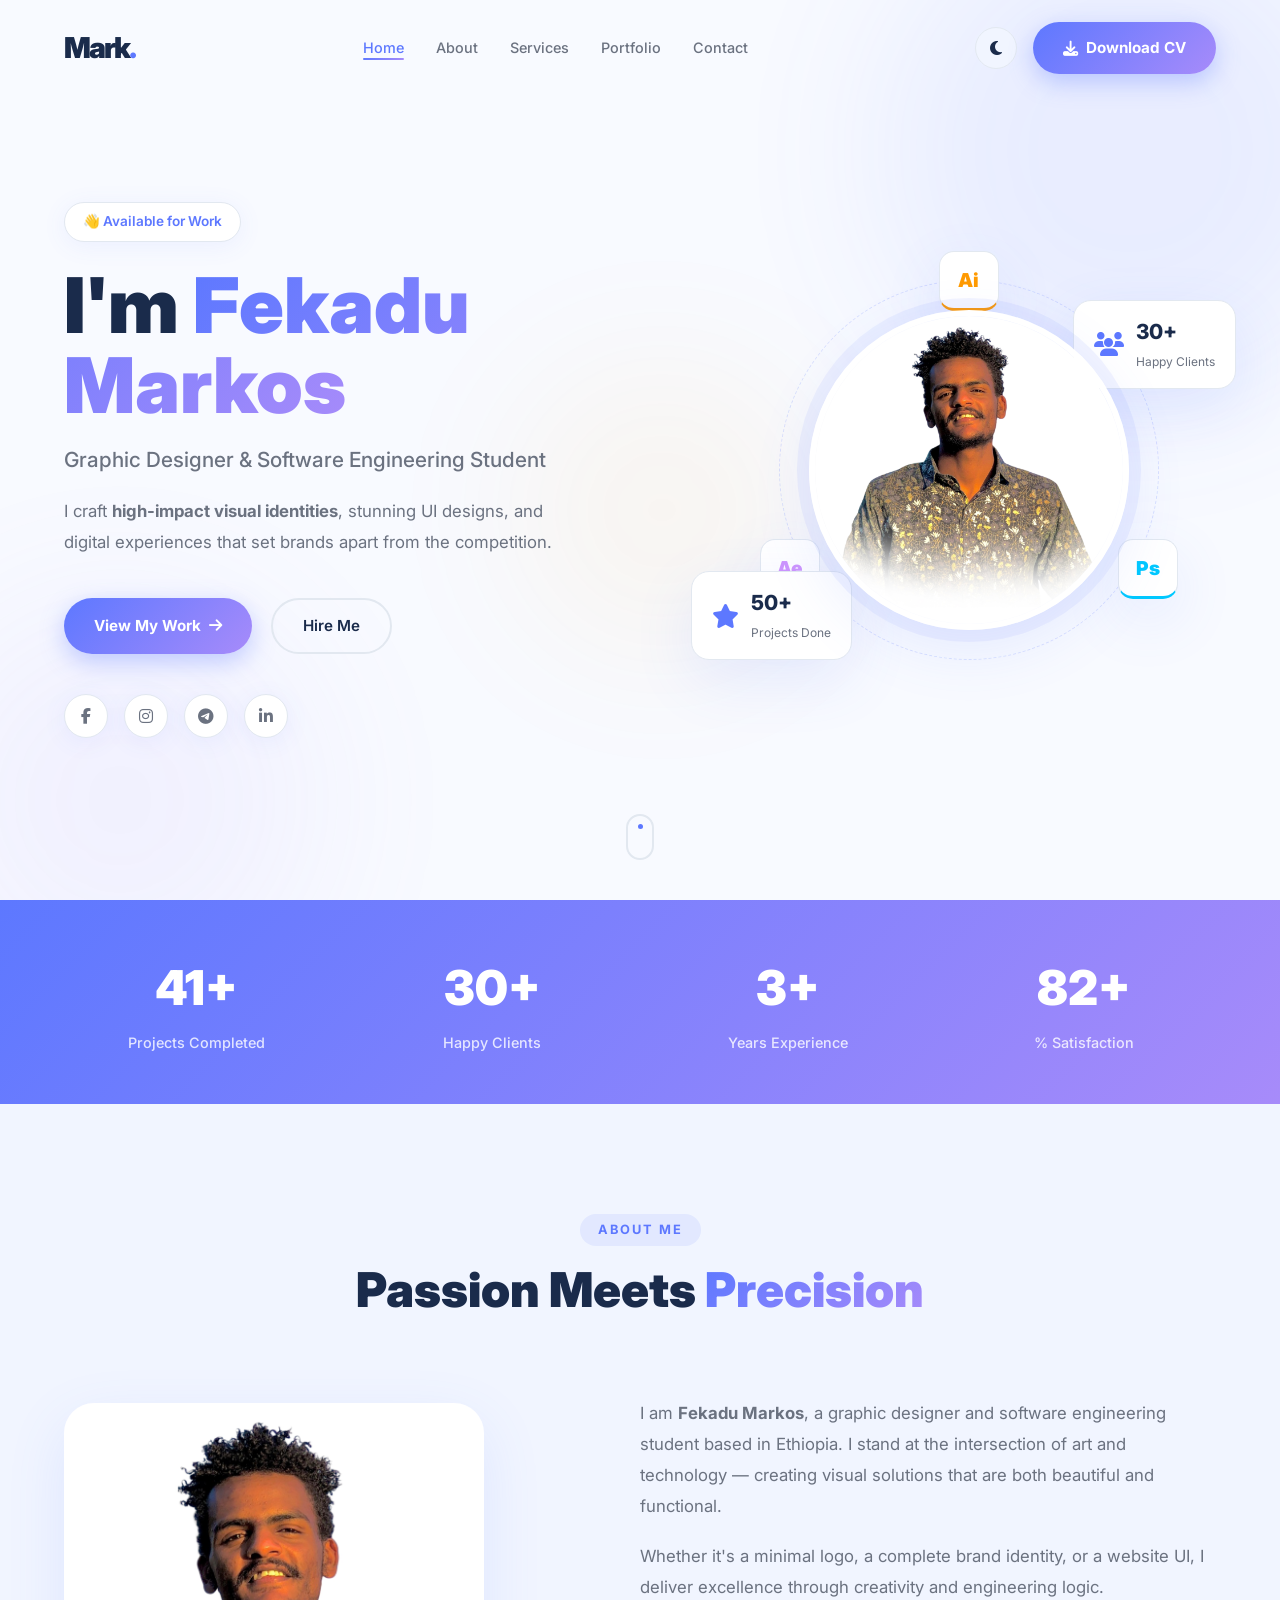
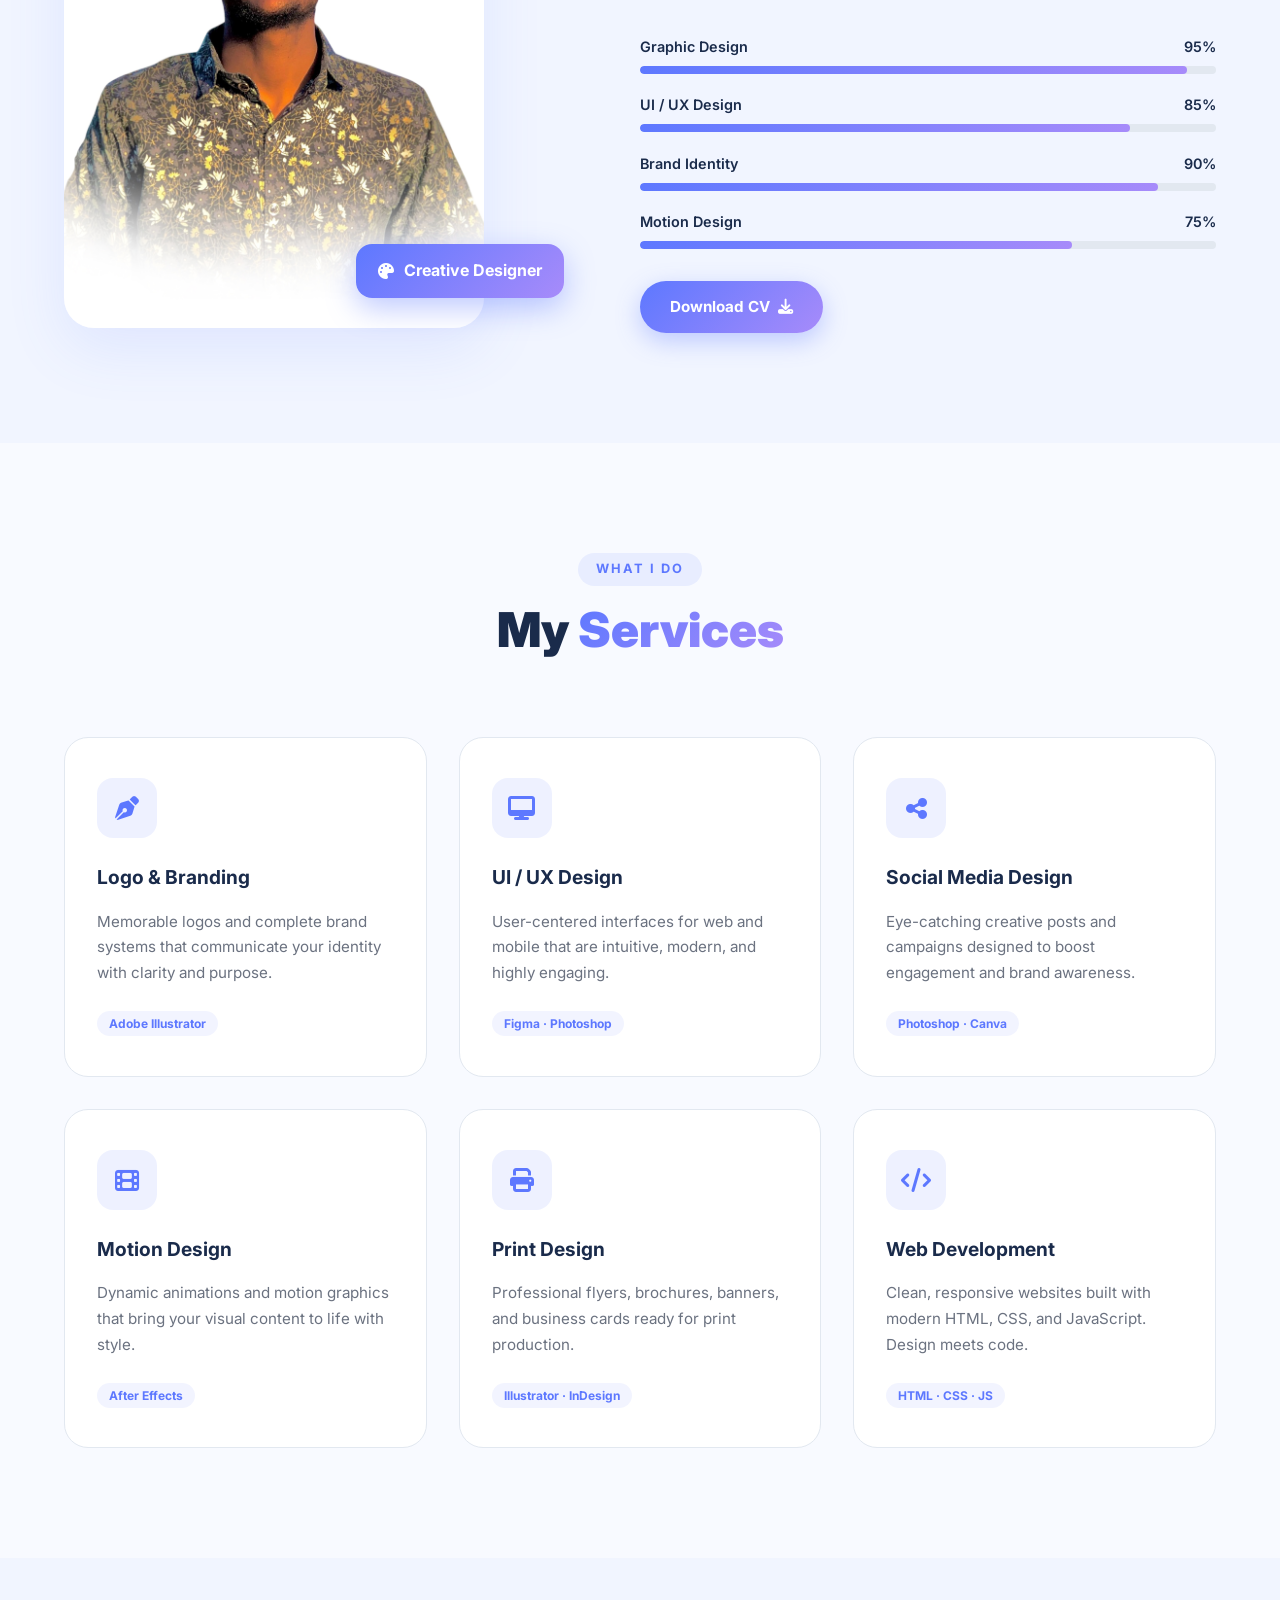
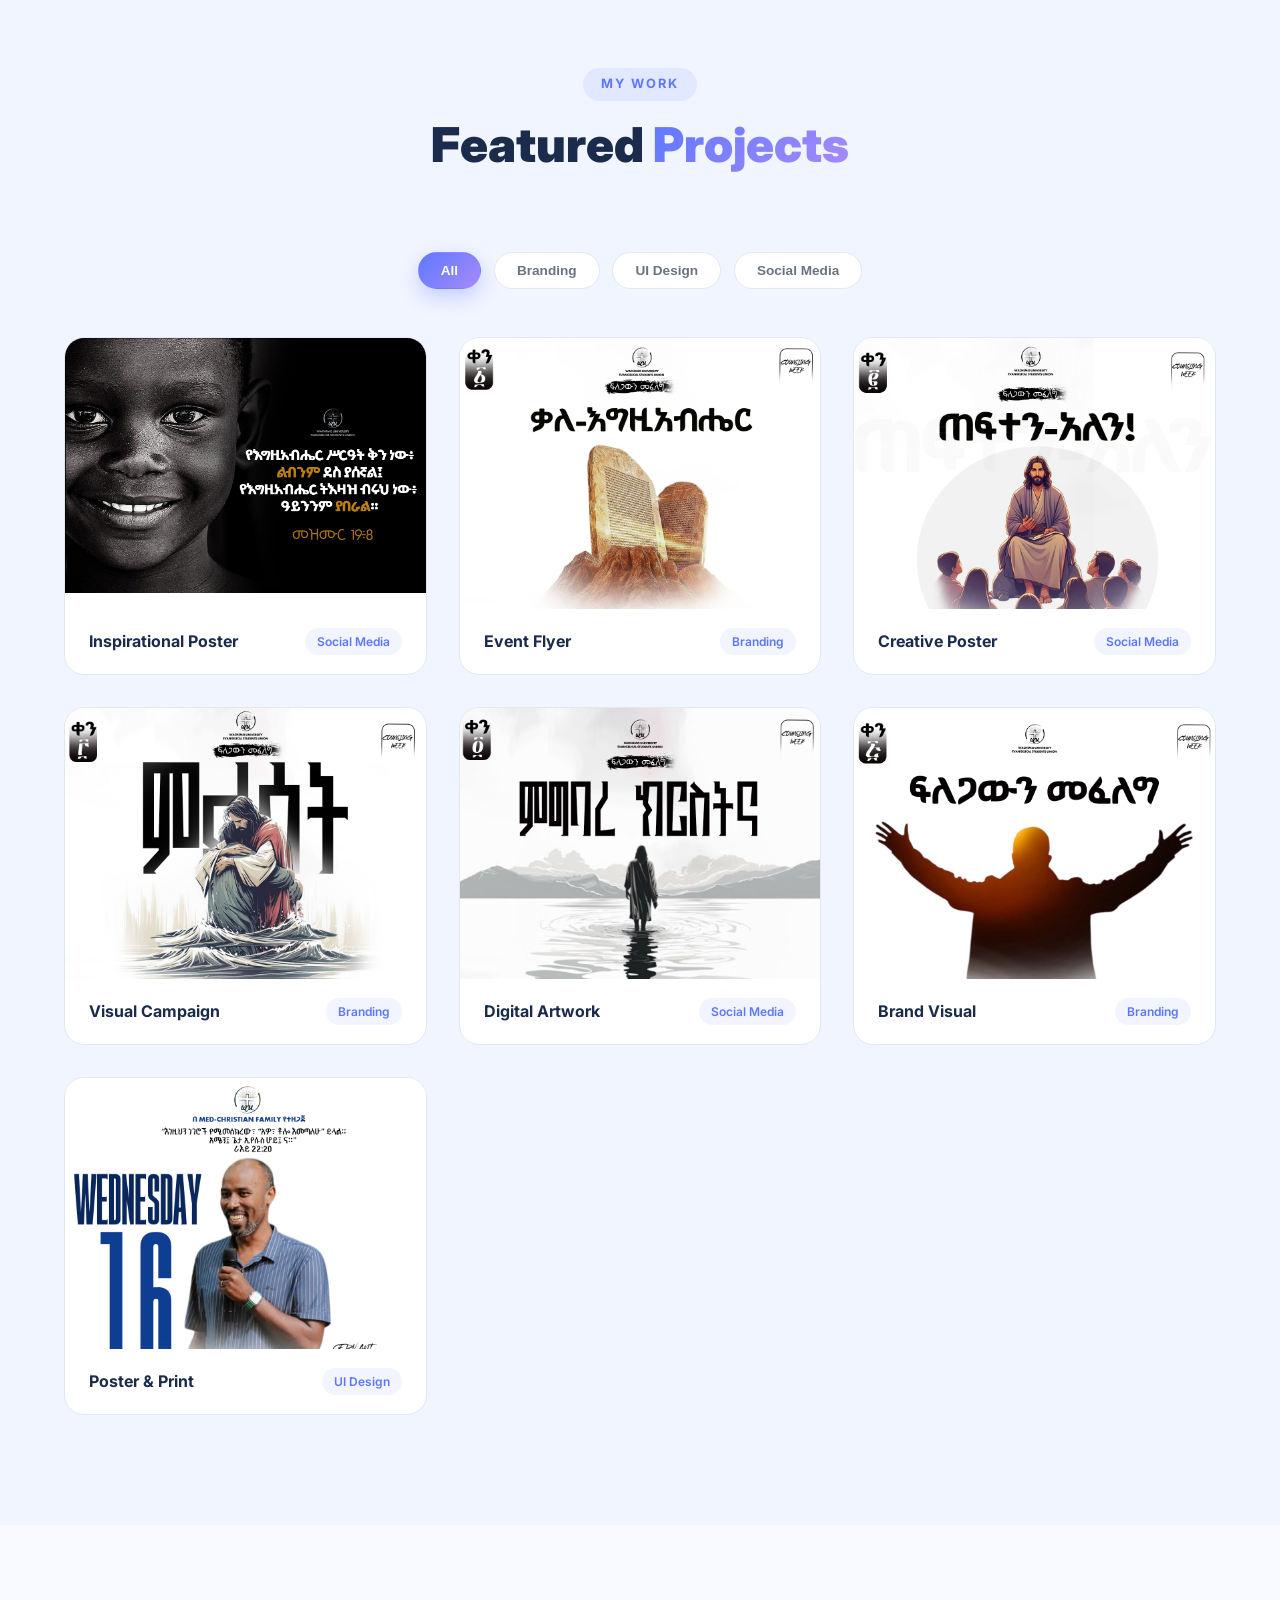
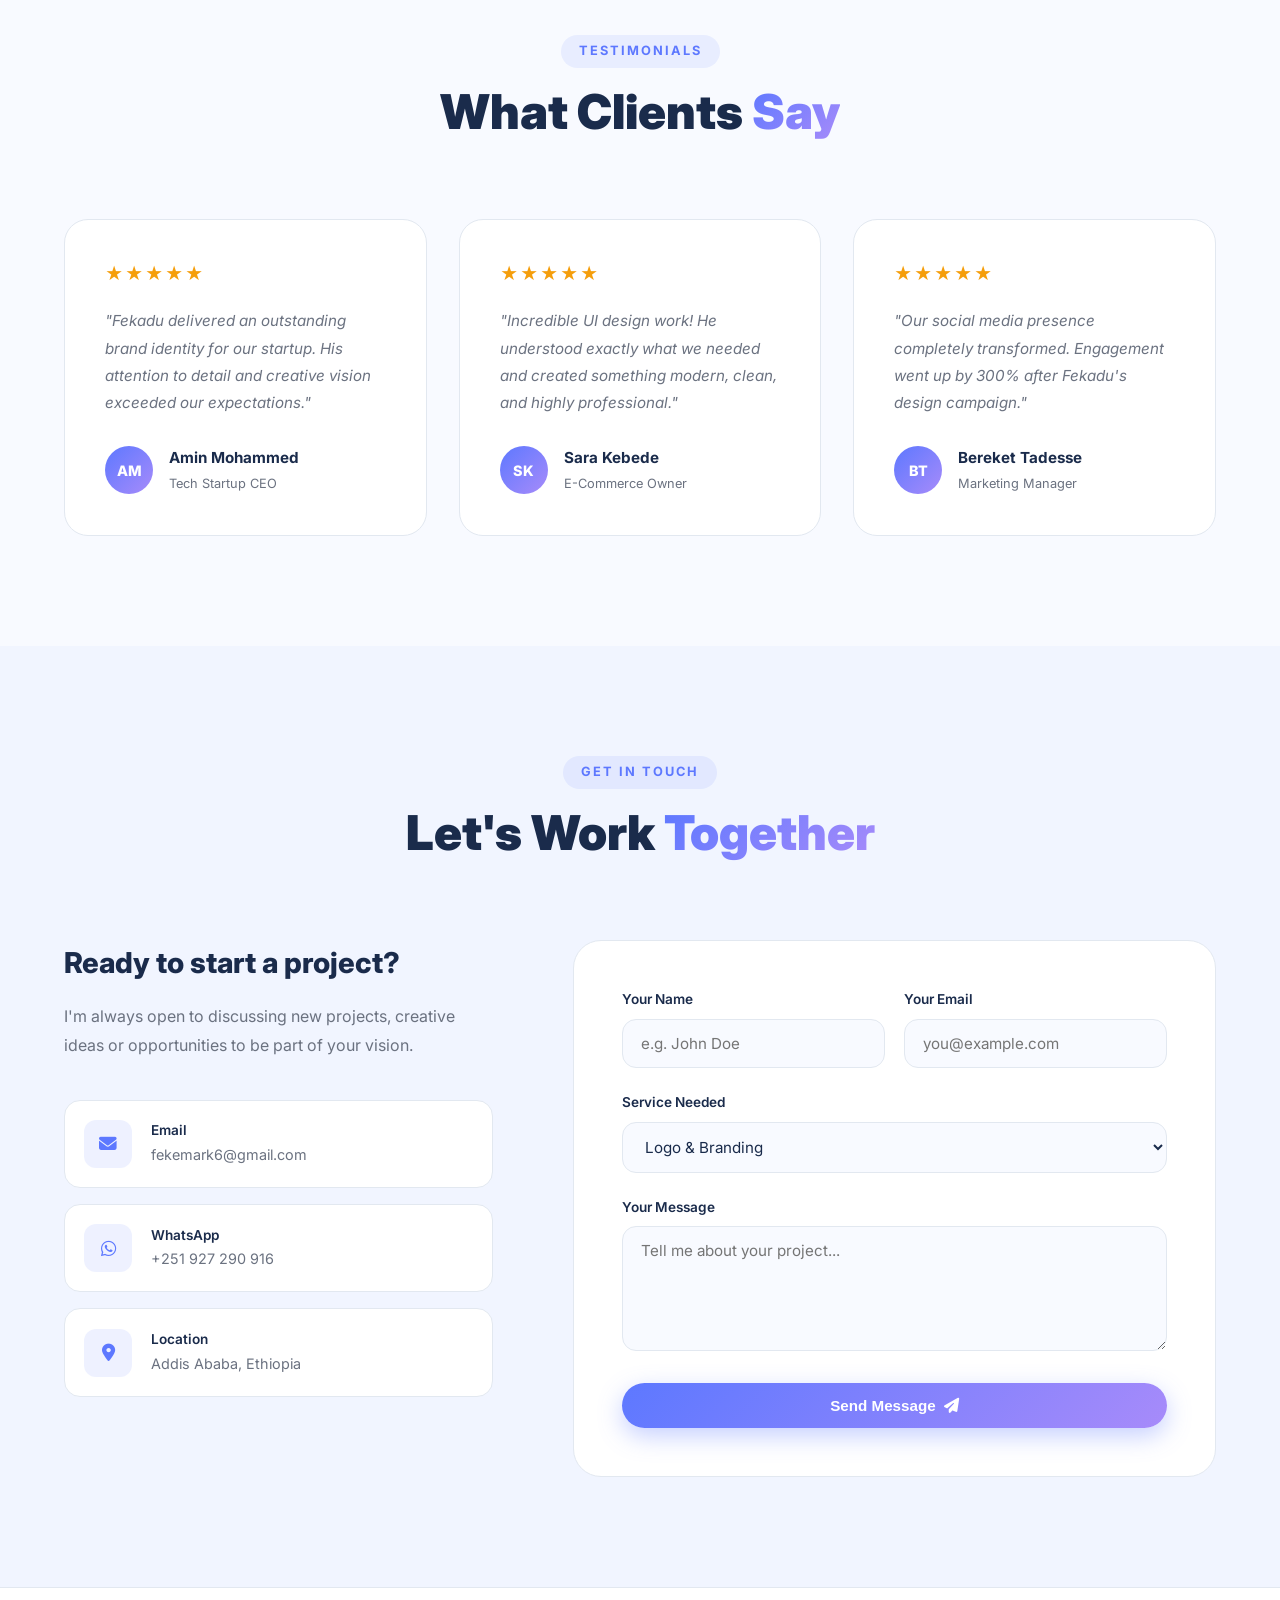
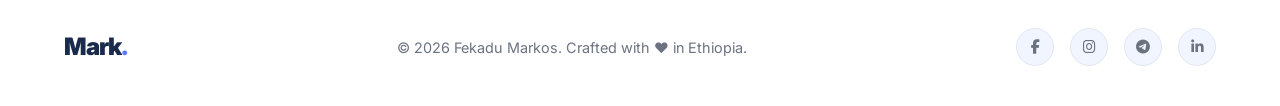
==== commit d2cb7706: "portifolio show case is added|" ====
--- a/index.html
+++ b/index.html
@@ -208,83 +208,75 @@
                 <button class="filter-btn" data-filter="social">Social Media</button>
             </div>
             <div class="portfolio-grid">
-                <div class="portfolio-card" data-category="branding" data-aos="fade-up">
-                    <div class="portfolio-img-wrap">
-                        <div class="portfolio-placeholder branding-card">
-                            <i class="fas fa-paint-brush"></i>
-                            <span>Brand Identity</span>
-                        </div>
-                        <div class="portfolio-overlay">
-                            <p>Coffee House Branding</p>
-                            <span>Logo + Brand Identity</span>
-                        </div>
-                    </div>
-                    <div class="portfolio-info"><h4>Coffee House Branding</h4><span class="portfolio-tag">Branding</span></div>
-                </div>
-                <div class="portfolio-card" data-category="ui" data-aos="fade-up" data-delay="100">
-                    <div class="portfolio-img-wrap">
-                        <div class="portfolio-placeholder ui-card">
-                            <i class="fas fa-mobile-alt"></i>
-                            <span>UI Design</span>
-                        </div>
-                        <div class="portfolio-overlay">
-                            <p>E-Commerce App UI</p>
-                            <span>Figma · Prototype</span>
-                        </div>
-                    </div>
-                    <div class="portfolio-info"><h4>E-Commerce App UI</h4><span class="portfolio-tag">UI Design</span></div>
+                <div class="portfolio-card" data-category="social" data-aos="fade-up">
+                    <div class="portfolio-img-wrap">
+                        <img src="assets/images/Service1.jpg" alt="Graphic Design Work 1" class="portfolio-real-img">
+                        <div class="portfolio-overlay">
+                            <p>Inspirational Poster Design</p>
+                            <span>Photoshop · Typography</span>
+                        </div>
+                    </div>
+                    <div class="portfolio-info"><h4>Inspirational Poster</h4><span class="portfolio-tag">Social Media</span></div>
+                </div>
+                <div class="portfolio-card" data-category="branding" data-aos="fade-up" data-delay="100">
+                    <div class="portfolio-img-wrap">
+                        <img src="assets/images/Service2.jpg" alt="Graphic Design Work 2" class="portfolio-real-img">
+                        <div class="portfolio-overlay">
+                            <p>Event Flyer Design</p>
+                            <span>Illustrator · Layout</span>
+                        </div>
+                    </div>
+                    <div class="portfolio-info"><h4>Event Flyer</h4><span class="portfolio-tag">Branding</span></div>
                 </div>
                 <div class="portfolio-card" data-category="social" data-aos="fade-up" data-delay="200">
                     <div class="portfolio-img-wrap">
-                        <div class="portfolio-placeholder social-card">
-                            <i class="fas fa-hashtag"></i>
-                            <span>Social Media</span>
-                        </div>
-                        <div class="portfolio-overlay">
-                            <p>Fashion Brand Campaign</p>
-                            <span>Instagram Posts</span>
-                        </div>
-                    </div>
-                    <div class="portfolio-info"><h4>Fashion Brand Campaign</h4><span class="portfolio-tag">Social Media</span></div>
+                        <img src="assets/images/Service3.jpg" alt="Graphic Design Work 3" class="portfolio-real-img">
+                        <div class="portfolio-overlay">
+                            <p>Creative Poster Design</p>
+                            <span>Photoshop · Illustration</span>
+                        </div>
+                    </div>
+                    <div class="portfolio-info"><h4>Creative Poster</h4><span class="portfolio-tag">Social Media</span></div>
                 </div>
                 <div class="portfolio-card" data-category="branding" data-aos="fade-up" data-delay="300">
                     <div class="portfolio-img-wrap">
-                        <div class="portfolio-placeholder tech-card">
-                            <i class="fas fa-microchip"></i>
-                            <span>Tech Logo</span>
-                        </div>
-                        <div class="portfolio-overlay">
-                            <p>Tech Startup Logo</p>
-                            <span>Illustrator</span>
-                        </div>
-                    </div>
-                    <div class="portfolio-info"><h4>Tech Startup Logo</h4><span class="portfolio-tag">Branding</span></div>
-                </div>
-                <div class="portfolio-card" data-category="ui" data-aos="fade-up" data-delay="400">
-                    <div class="portfolio-img-wrap">
-                        <div class="portfolio-placeholder web-card">
-                            <i class="fas fa-globe"></i>
-                            <span>Web Design</span>
-                        </div>
-                        <div class="portfolio-overlay">
-                            <p>Restaurant Website</p>
-                            <span>Figma · HTML/CSS</span>
-                        </div>
-                    </div>
-                    <div class="portfolio-info"><h4>Restaurant Website</h4><span class="portfolio-tag">UI Design</span></div>
-                </div>
-                <div class="portfolio-card" data-category="social" data-aos="fade-up" data-delay="500">
-                    <div class="portfolio-img-wrap">
-                        <div class="portfolio-placeholder event-card">
-                            <i class="fas fa-calendar-alt"></i>
-                            <span>Event Design</span>
-                        </div>
-                        <div class="portfolio-overlay">
-                            <p>Music Festival Poster</p>
-                            <span>Photoshop</span>
-                        </div>
-                    </div>
-                    <div class="portfolio-info"><h4>Music Festival Poster</h4><span class="portfolio-tag">Social Media</span></div>
+                        <img src="assets/images/Service4.jpg" alt="Graphic Design Work 4" class="portfolio-real-img">
+                        <div class="portfolio-overlay">
+                            <p>Visual Campaign Design</p>
+                            <span>Photoshop · Art Direction</span>
+                        </div>
+                    </div>
+                    <div class="portfolio-info"><h4>Visual Campaign</h4><span class="portfolio-tag">Branding</span></div>
+                </div>
+                <div class="portfolio-card" data-category="social" data-aos="fade-up" data-delay="400">
+                    <div class="portfolio-img-wrap">
+                        <img src="assets/images/Service5.jpg" alt="Graphic Design Work 5" class="portfolio-real-img">
+                        <div class="portfolio-overlay">
+                            <p>Digital Artwork</p>
+                            <span>Photoshop · Compositing</span>
+                        </div>
+                    </div>
+                    <div class="portfolio-info"><h4>Digital Artwork</h4><span class="portfolio-tag">Social Media</span></div>
+                </div>
+                <div class="portfolio-card" data-category="branding" data-aos="fade-up" data-delay="500">
+                    <div class="portfolio-img-wrap">
+                        <img src="assets/images/Service6.jpg" alt="Graphic Design Work 6" class="portfolio-real-img">
+                        <div class="portfolio-overlay">
+                            <p>Brand Visual Design</p>
+                            <span>Illustrator · Photoshop</span>
+                        </div>
+                    </div>
+                    <div class="portfolio-info"><h4>Brand Visual</h4><span class="portfolio-tag">Branding</span></div>
+                </div>
+                <div class="portfolio-card" data-category="ui" data-aos="fade-up" data-delay="600">
+                    <div class="portfolio-img-wrap">
+                        <img src="assets/images/Service7.jpg" alt="Graphic Design Work 7" class="portfolio-real-img">
+                        <div class="portfolio-overlay">
+                            <p>Poster & Print Design</p>
+                            <span>Photoshop · Print</span>
+                        </div>
+                    </div>
+                    <div class="portfolio-info"><h4>Poster & Print</h4><span class="portfolio-tag">UI Design</span></div>
                 </div>
             </div>
         </div>
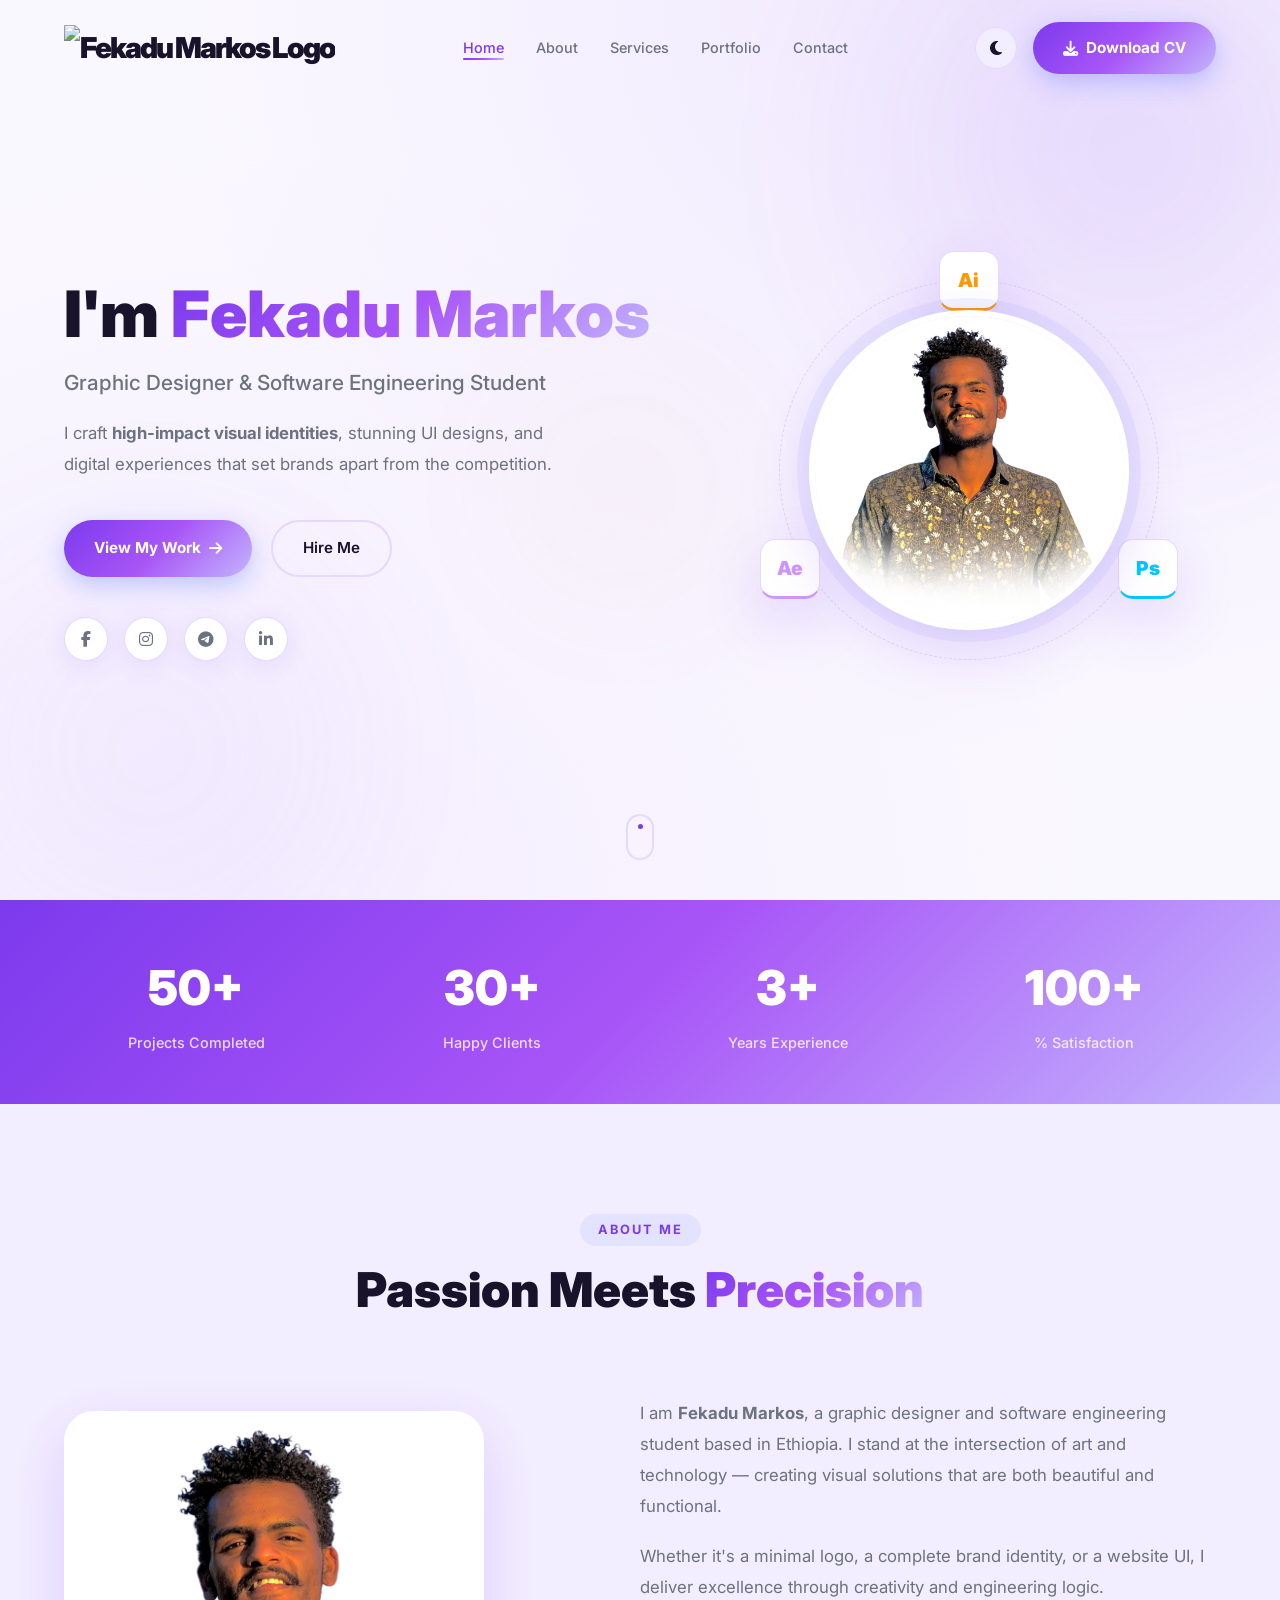
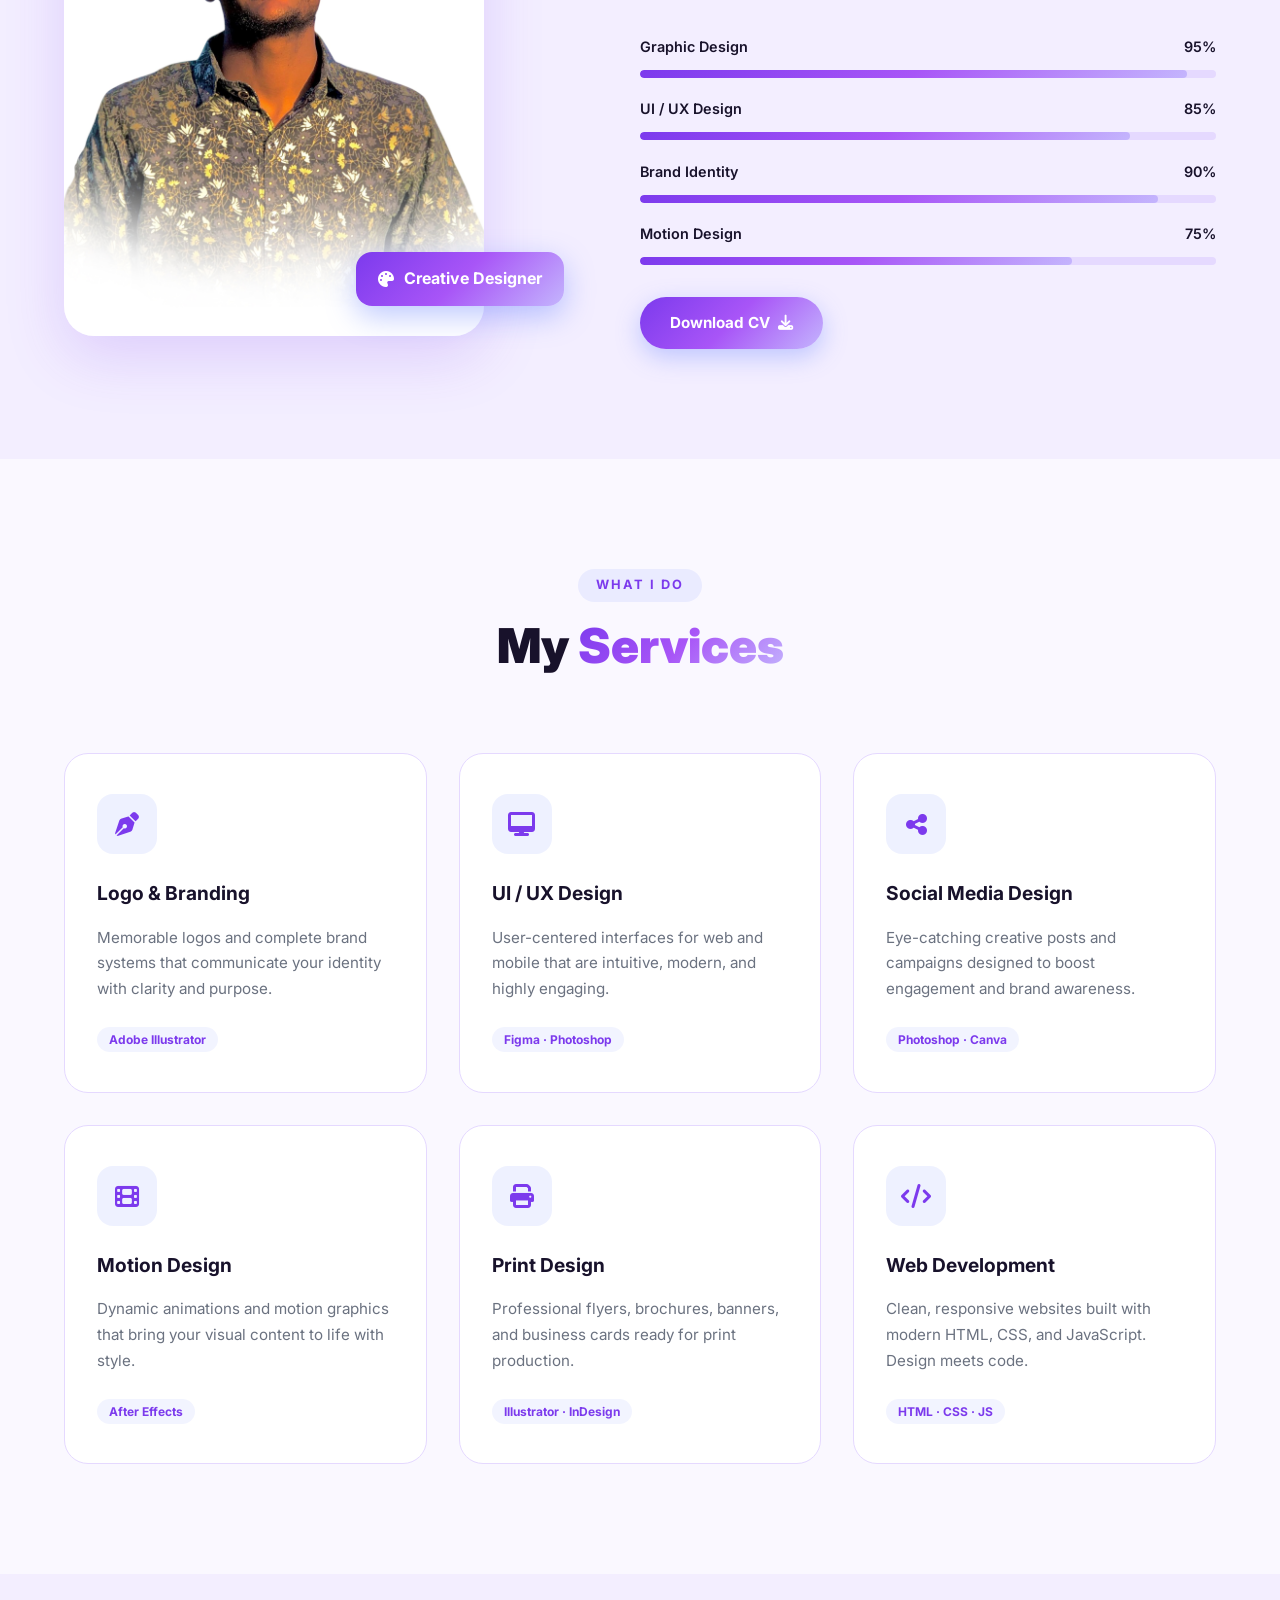
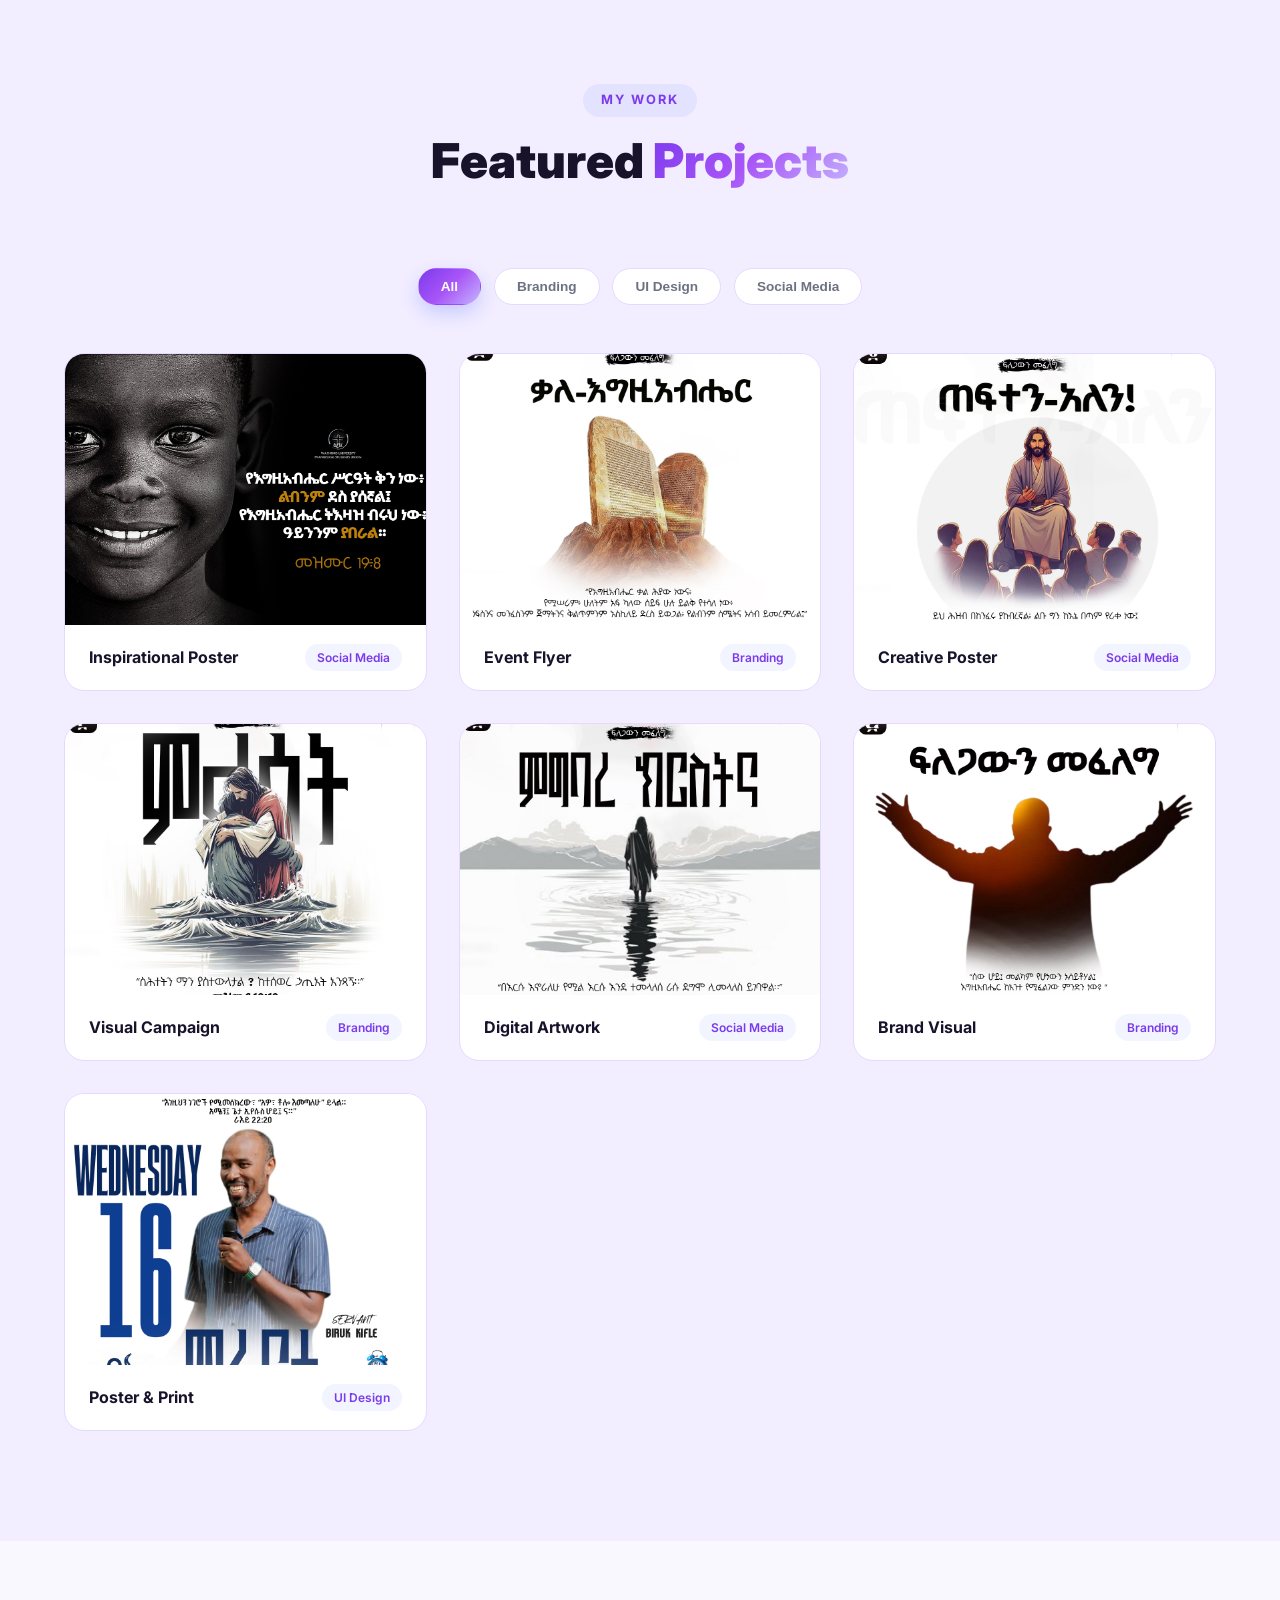
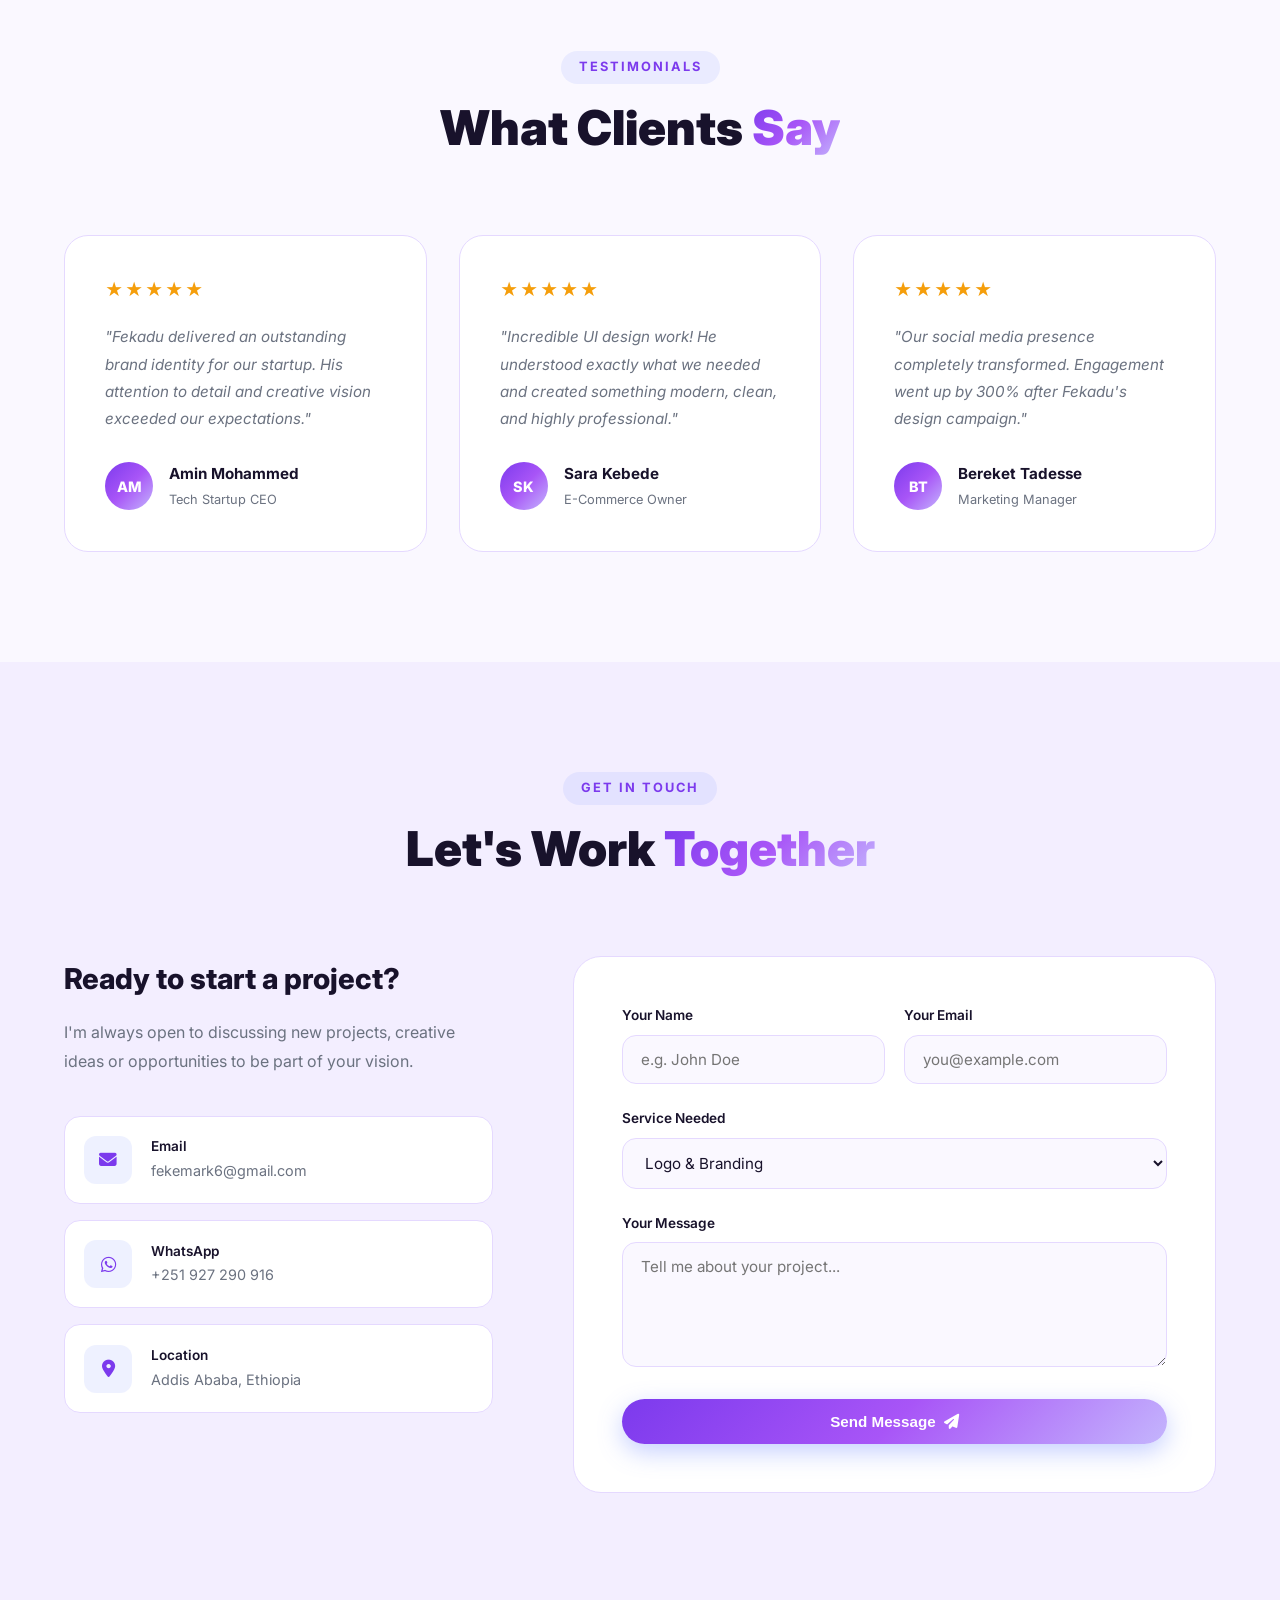
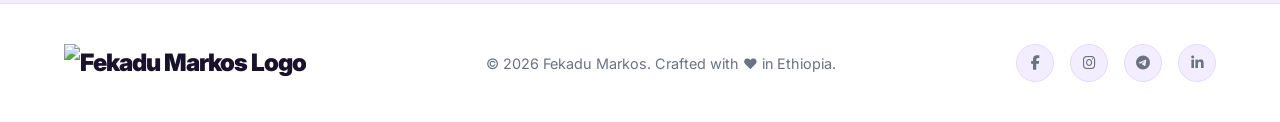
==== commit fc8f7b56: "rework" ====
--- a/index.html
+++ b/index.html
@@ -18,7 +18,7 @@
     <!-- ========== NAVBAR ========== -->
     <nav class="navbar" id="navbar">
         <div class="nav-container">
-            <a href="#home" class="logo">Mark<span>.</span></a>
+            <a href="#home" class="logo"><img src="assets/images/logo.png" alt="Fekadu Markos Logo" class="logo-img"></a>
             <ul class="nav-links">
                 <li><a href="#home" class="nav-link active">Home</a></li>
                 <li><a href="#about" class="nav-link">About</a></li>
@@ -49,7 +49,7 @@
         </div>
         <div class="hero-container">
             <div class="hero-text" data-aos="fade-right">
-                <span class="tag">👋 Available for Work</span>
+
                 <h1>I'm <span class="gradient-text" id="typingText"></span></h1>
                 <p class="hero-sub">Graphic Designer & Software Engineering Student</p>
                 <p class="hero-desc">I craft <strong>high-impact visual identities</strong>, stunning UI designs, and digital experiences that set brands apart from the competition.</p>
@@ -71,20 +71,6 @@
                         <div class="orbit-icon ai">Ai</div>
                         <div class="orbit-icon ps">Ps</div>
                         <div class="orbit-icon ae">Ae</div>
-                    </div>
-                </div>
-                <div class="floating-card card-1">
-                    <i class="fas fa-star"></i>
-                    <div>
-                        <strong>50+</strong>
-                        <span>Projects Done</span>
-                    </div>
-                </div>
-                <div class="floating-card card-2">
-                    <i class="fas fa-users"></i>
-                    <div>
-                        <strong>30+</strong>
-                        <span>Happy Clients</span>
                     </div>
                 </div>
             </div>
@@ -381,7 +367,7 @@
     <!-- ========== FOOTER ========== -->
     <footer class="footer">
         <div class="footer-container">
-            <div class="footer-logo">Mark<span>.</span></div>
+            <div class="footer-logo"><img src="assets/images/logo.png" alt="Fekadu Markos Logo" class="footer-logo-img"></div>
             <p>© 2026 Fekadu Markos. Crafted with ❤️ in Ethiopia.</p>
             <div class="footer-socials">
                 <a href="https://www.facebook.com/fekadu.mark" target="_blank"><i class="fab fa-facebook-f"></i></a>
--- a/assets/css/style.css
+++ b/assets/css/style.css
@@ -2,37 +2,38 @@
    CSS VARIABLES & THEME SYSTEM
    ============================== */
 :root {
-    --primary: #5d78ff;
-    --primary-dark: #4a63e0;
-    --secondary: #a78bfa;
+    --primary: #7c3aed;
+    --primary-dark: #6d28d9;
+    --secondary: #c4b5fd;
     --accent: #f59e0b;
-    --gradient: linear-gradient(135deg, #5d78ff, #a78bfa);
+    --gradient: linear-gradient(135deg, #7c3aed 0%, #a855f7 50%, #c4b5fd 100%);
+    --gradient-vivid: linear-gradient(135deg, #6d28d9, #7c3aed);
 
     /* Light mode */
-    --bg: #f8faff;
+    --bg: #faf8ff;
     --surface: #ffffff;
-    --surface-2: #f1f5ff;
-    --border: #e2e8f0;
-    --text: #1a2b4b;
+    --surface-2: #f3eeff;
+    --border: #e5d9ff;
+    --text: #18122b;
     --text-muted: #6b7280;
-    --shadow: 0 4px 24px rgba(93,120,255,0.08);
-    --shadow-lg: 0 20px 60px rgba(93,120,255,0.12);
-    --navbar-bg: rgba(255,255,255,0.85);
+    --shadow: 0 4px 24px rgba(124,58,237,0.10);
+    --shadow-lg: 0 20px 60px rgba(124,58,237,0.18);
+    --navbar-bg: rgba(255,255,255,0.88);
 
     --transition: all 0.35s cubic-bezier(0.4, 0, 0.2, 1);
     --orbit-speed: 25s;
 }
 
 [data-theme="dark"] {
-    --bg: #080a0f;
-    --surface: #111318;
-    --surface-2: #1a1e26;
-    --border: rgba(255,255,255,0.07);
-    --text: #f1f5f9;
-    --text-muted: #94a3b8;
-    --shadow: 0 4px 24px rgba(0,0,0,0.3);
-    --shadow-lg: 0 20px 60px rgba(0,0,0,0.5);
-    --navbar-bg: rgba(8,10,15,0.9);
+    --bg: #0c0a14;
+    --surface: #13111e;
+    --surface-2: #1c1830;
+    --border: rgba(196,181,253,0.1);
+    --text: #f1f0ff;
+    --text-muted: #a8a0c0;
+    --shadow: 0 4px 24px rgba(0,0,0,0.4);
+    --shadow-lg: 0 20px 60px rgba(124,58,237,0.25);
+    --navbar-bg: rgba(12,10,20,0.92);
 }
 
 /* ==============================
@@ -45,6 +46,10 @@
 body {
     font-family: 'Inter', sans-serif;
     background: var(--bg);
+    background-image:
+        radial-gradient(ellipse at 80% 0%, rgba(124,58,237,0.08) 0%, transparent 60%),
+        radial-gradient(ellipse at 20% 100%, rgba(168,85,247,0.06) 0%, transparent 60%);
+    background-attachment: fixed;
     color: var(--text);
     line-height: 1.6;
     transition: background 0.4s ease, color 0.4s ease;
@@ -236,22 +241,22 @@
 }
 
 .blob-1 {
+    width: 600px; height: 600px;
+    background: radial-gradient(circle, rgba(124,58,237,0.3) 0%, rgba(168,85,247,0.1) 60%, transparent 100%);
+    top: -150px; right: -150px;
+}
+
+.blob-2 {
     width: 500px; height: 500px;
-    background: rgba(93,120,255,0.25);
-    top: -100px; right: -100px;
-}
-
-.blob-2 {
-    width: 400px; height: 400px;
-    background: rgba(167,139,250,0.2);
-    bottom: -100px; left: -80px;
+    background: radial-gradient(circle, rgba(196,181,253,0.25) 0%, rgba(124,58,237,0.08) 60%, transparent 100%);
+    bottom: -100px; left: -100px;
     animation-delay: -3s;
 }
 
 .blob-3 {
-    width: 300px; height: 300px;
-    background: rgba(245,158,11,0.15);
-    top: 40%; left: 40%;
+    width: 350px; height: 350px;
+    background: radial-gradient(circle, rgba(245,158,11,0.12) 0%, transparent 70%);
+    top: 35%; left: 35%;
     animation-delay: -6s;
 }
 
@@ -289,11 +294,12 @@
 }
 
 .hero-text h1 {
-    font-size: clamp(3rem, 6vw, 5rem);
+    font-size: clamp(2.2rem, 5vw, 4.5rem);
     font-weight: 900;
-    line-height: 1.05;
+    line-height: 1.1;
     margin-bottom: 1rem;
     color: var(--text);
+    white-space: nowrap;
 }
 
 .hero-sub {
@@ -558,7 +564,11 @@
     gap: 1.2rem;
 }
 
-.skill-item { }
+.skill-item {
+    display: flex;
+    flex-direction: column;
+    gap: 4px;
+}
 
 .skill-header {
     display: flex;
@@ -691,6 +701,16 @@
 .portfolio-card:hover { transform: translateY(-8px); box-shadow: var(--shadow-lg); }
 
 .portfolio-img-wrap { position: relative; overflow: hidden; aspect-ratio: 4/3; }
+
+.portfolio-real-img {
+    width: 100%;
+    height: 100%;
+    object-fit: cover;
+    display: block;
+    transition: transform 0.5s ease;
+}
+
+.portfolio-card:hover .portfolio-real-img { transform: scale(1.07); }
 
 .portfolio-placeholder {
     width: 100%;
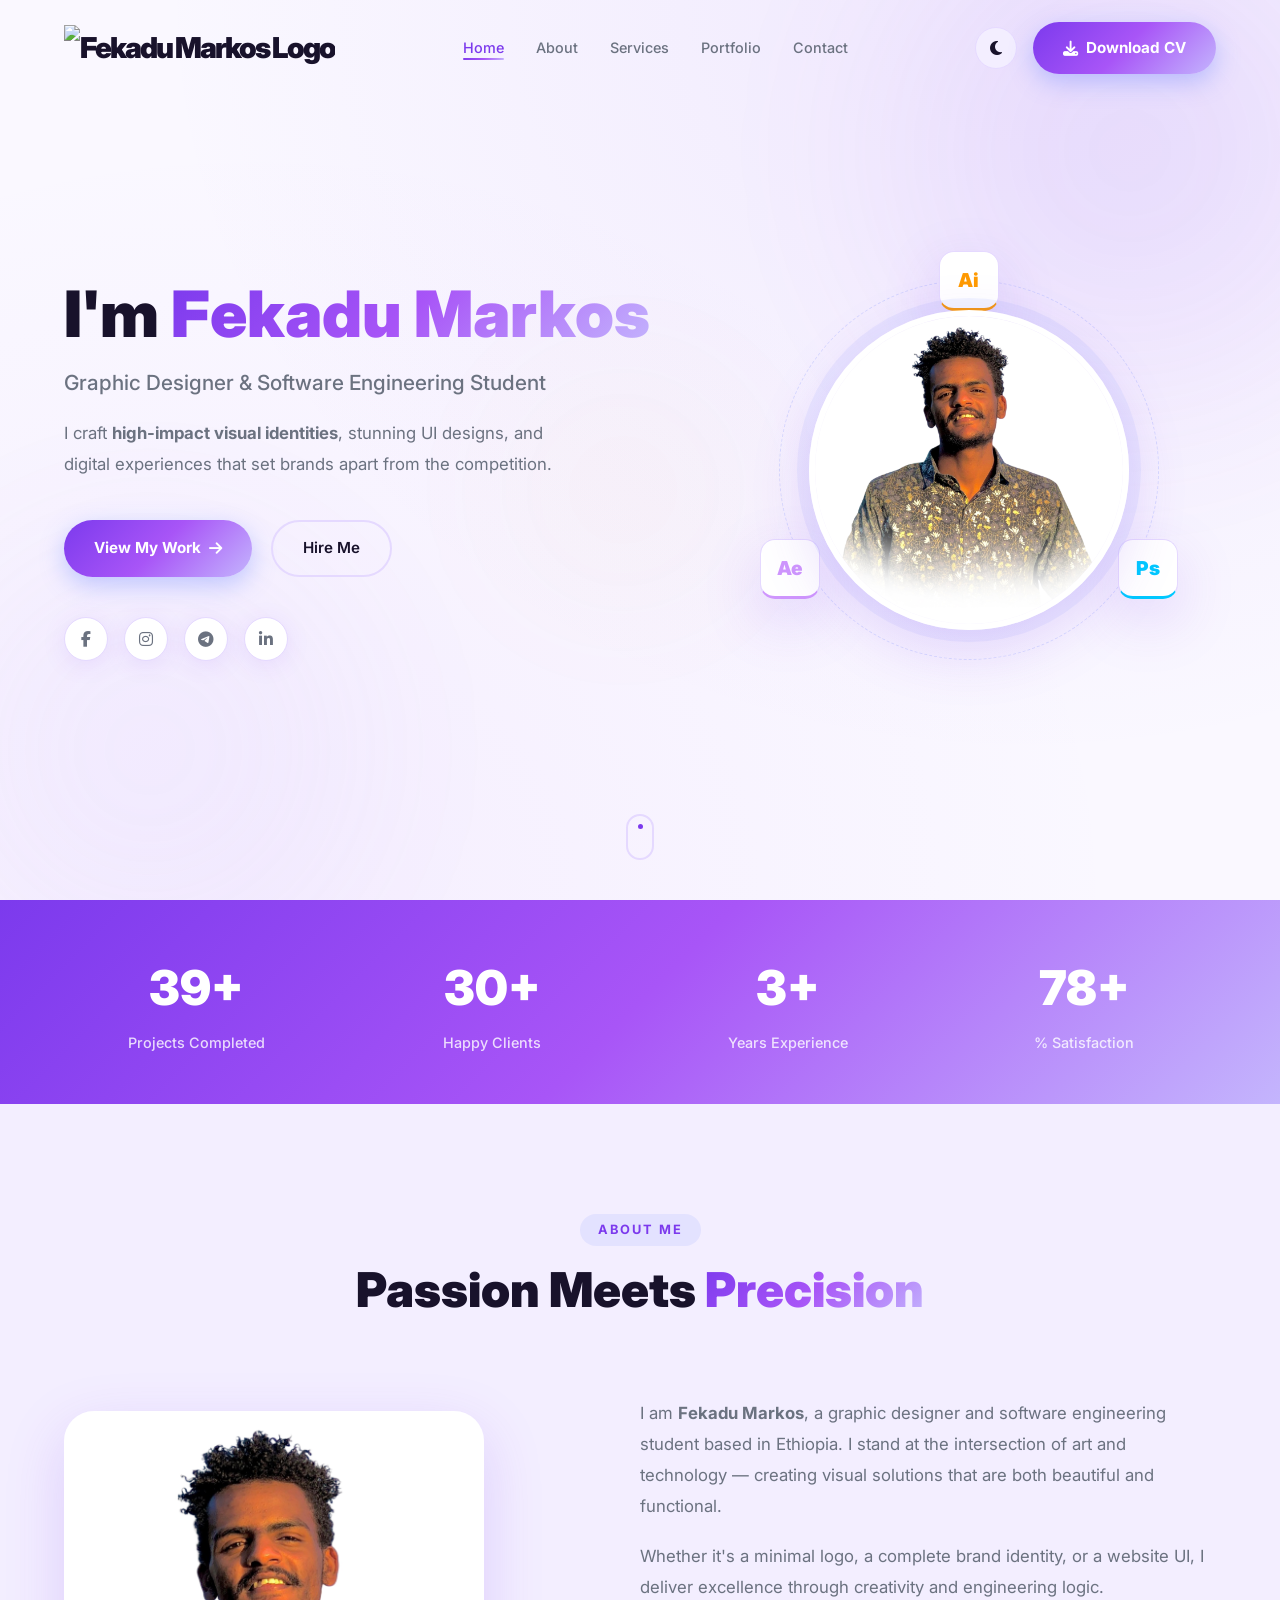
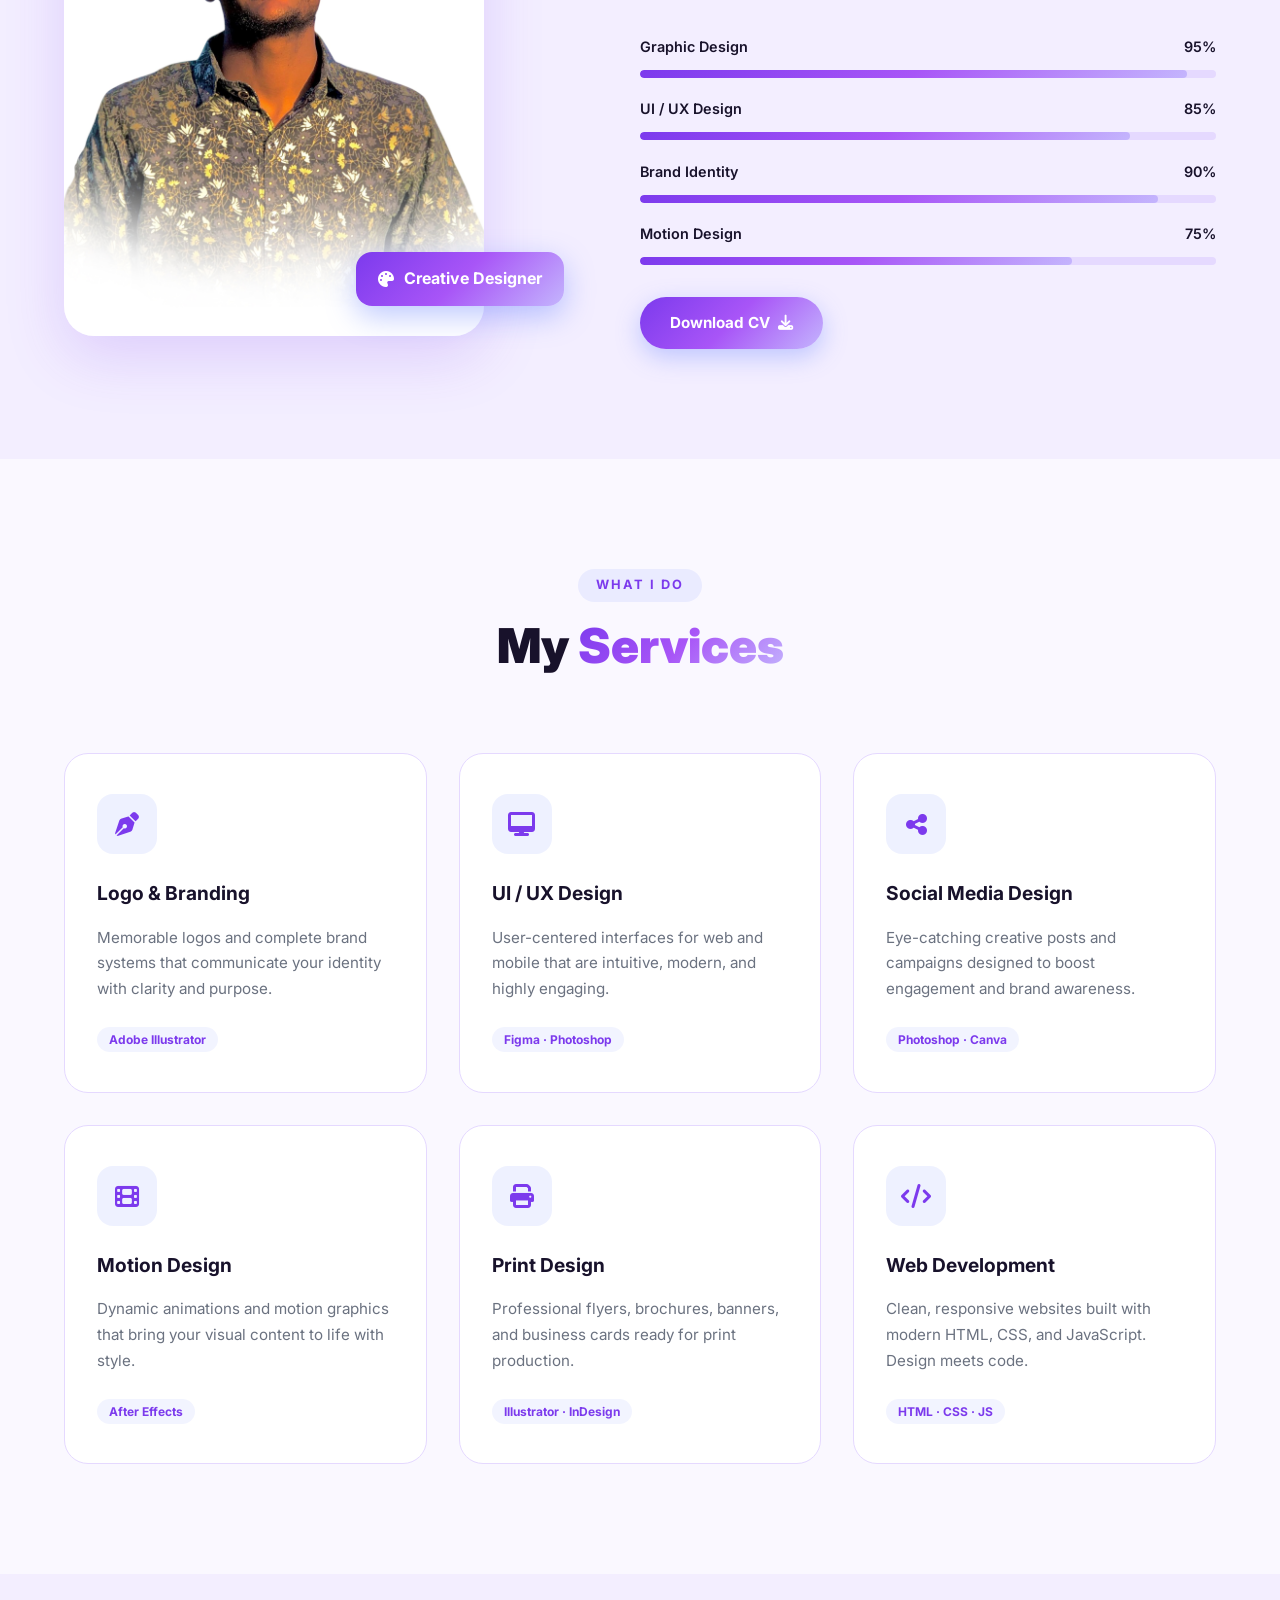
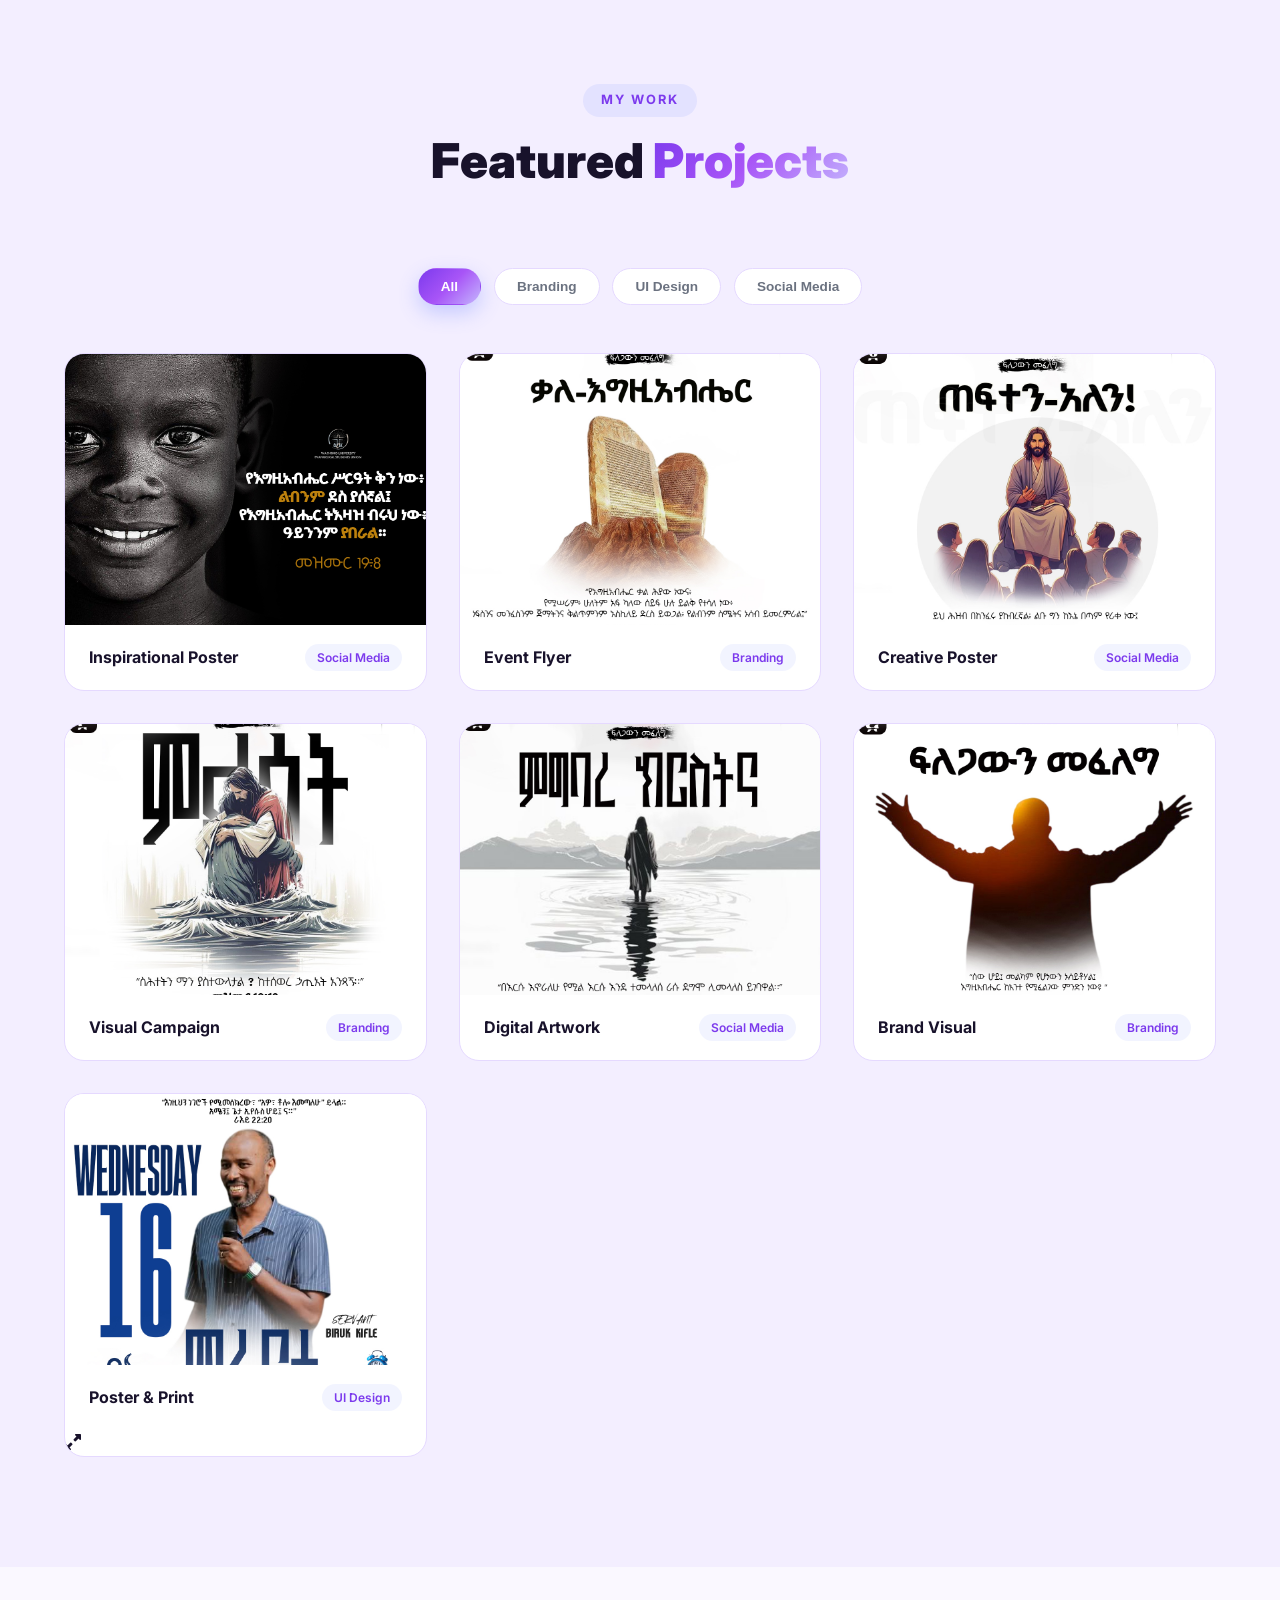
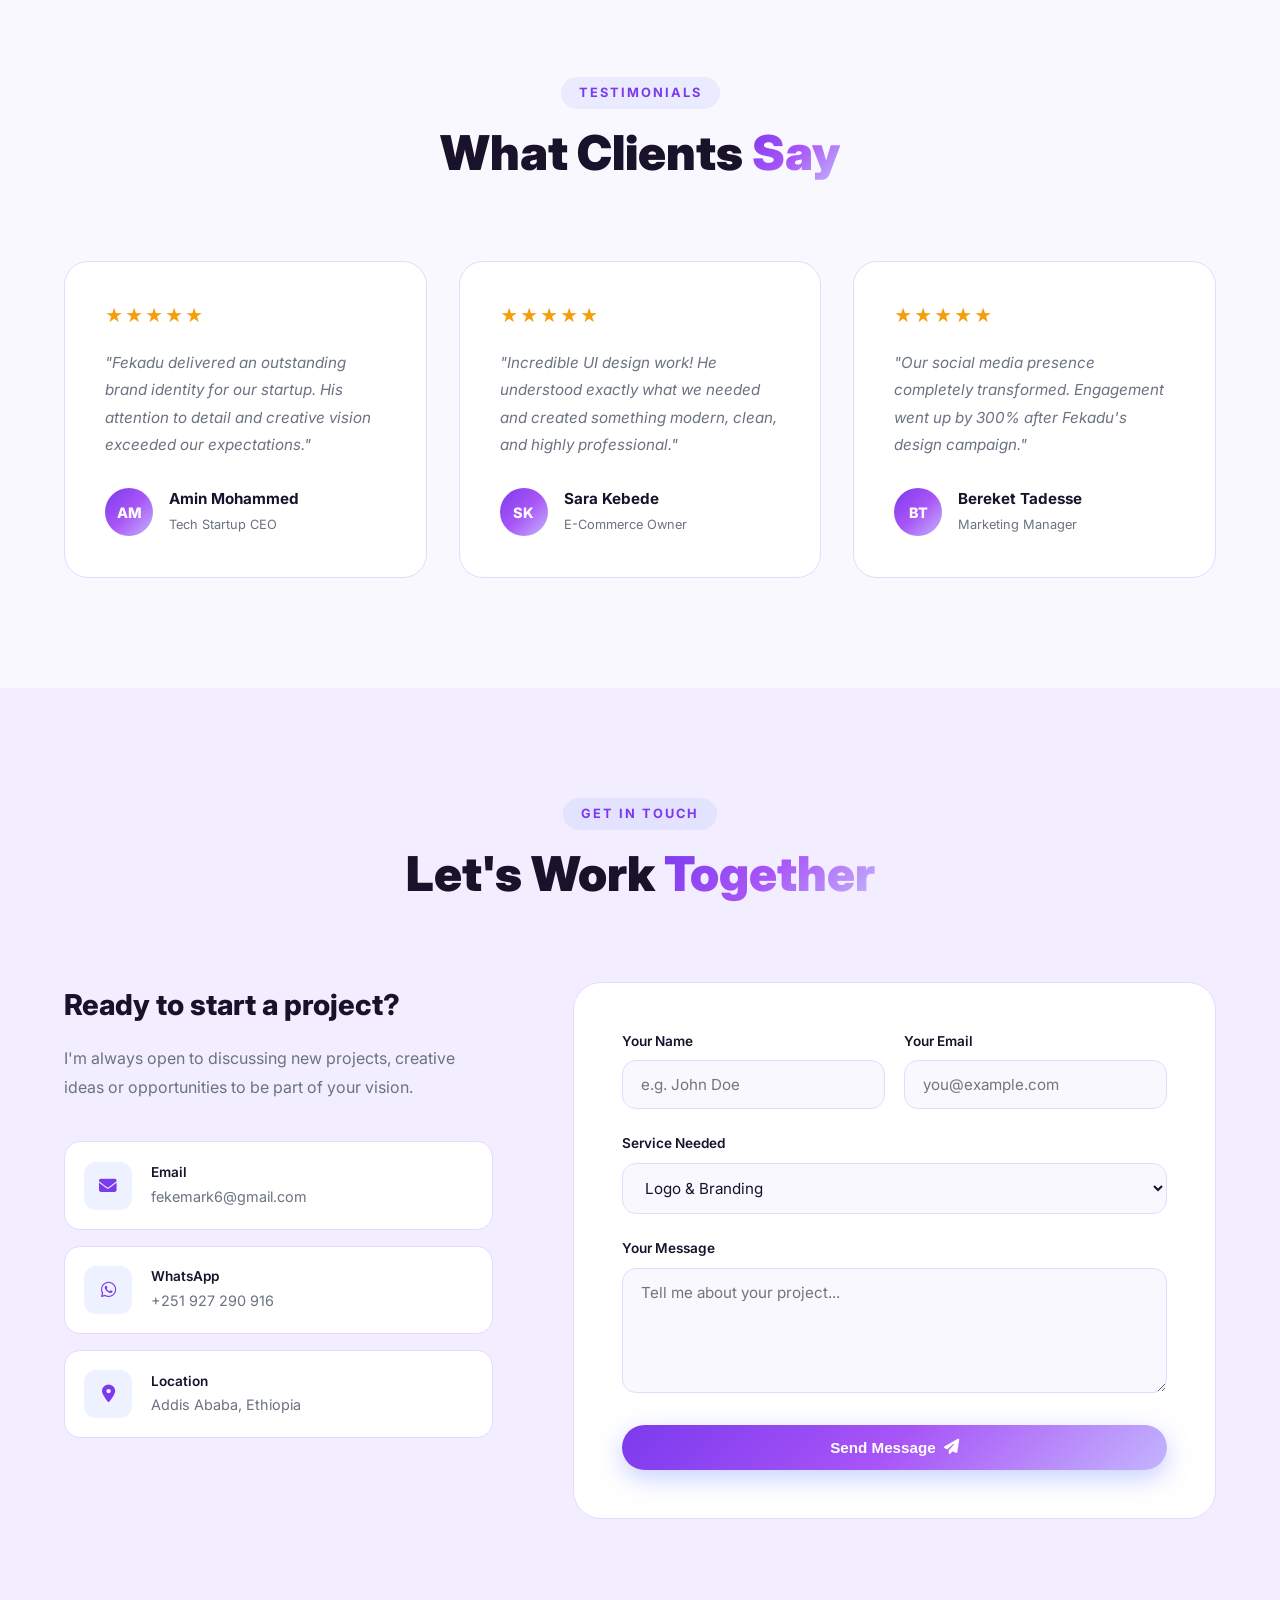
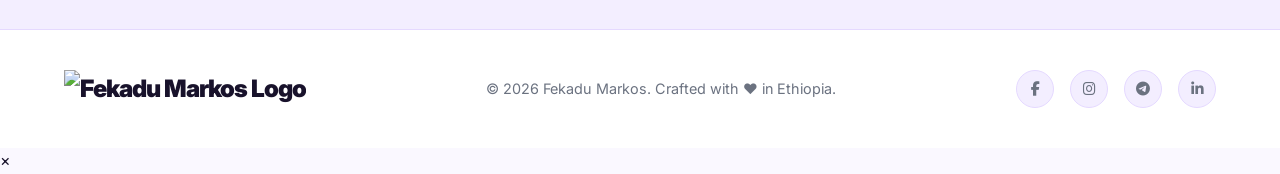
==== commit f0d440e2: "photo" ====
--- a/index.html
+++ b/index.html
@@ -49,7 +49,6 @@
         </div>
         <div class="hero-container">
             <div class="hero-text" data-aos="fade-right">
-
                 <h1>I'm <span class="gradient-text" id="typingText"></span></h1>
                 <p class="hero-sub">Graphic Designer & Software Engineering Student</p>
                 <p class="hero-desc">I craft <strong>high-impact visual identities</strong>, stunning UI designs, and digital experiences that set brands apart from the competition.</p>
@@ -263,6 +262,9 @@
                         </div>
                     </div>
                     <div class="portfolio-info"><h4>Poster & Print</h4><span class="portfolio-tag">UI Design</span></div>
+                    <div class="portfolio-btn" onclick="openLightbox('assets/images/Service7.jpg', 'Poster & Print')">
+                        <i class="fas fa-expand-alt"></i>
+                    </div>
                 </div>
             </div>
         </div>
@@ -378,6 +380,13 @@
         </div>
     </footer>
 
+    <!-- Full Image Lightbox -->
+    <div class="lightbox" id="lightbox">
+        <span class="lightbox-close" onclick="closeLightbox()">&times;</span>
+        <img class="lightbox-content" id="lightboxImg">
+        <div id="lightboxCaption" class="lightbox-caption"></div>
+    </div>
+
     <!-- Back to top -->
     <button class="back-to-top" id="backToTop" onclick="window.scrollTo({top:0,behavior:'smooth'})">
         <i class="fas fa-arrow-up"></i>
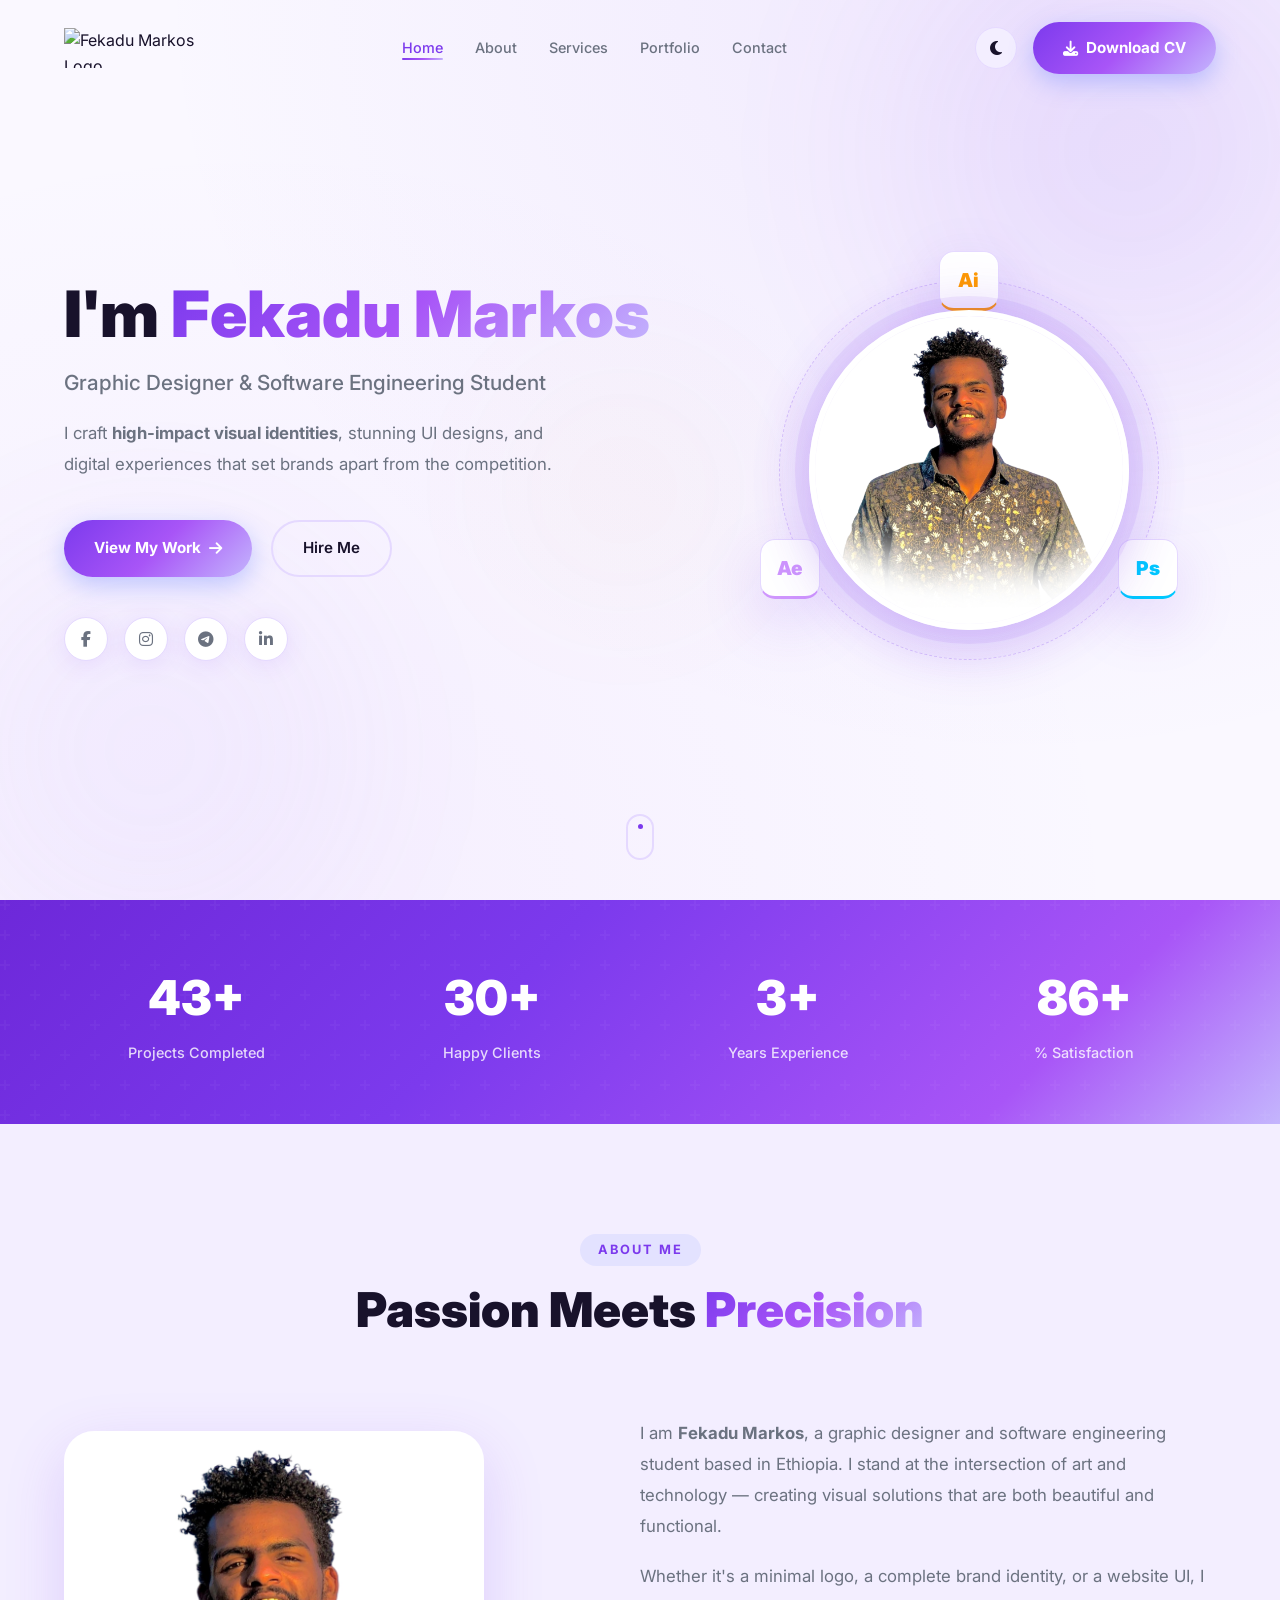
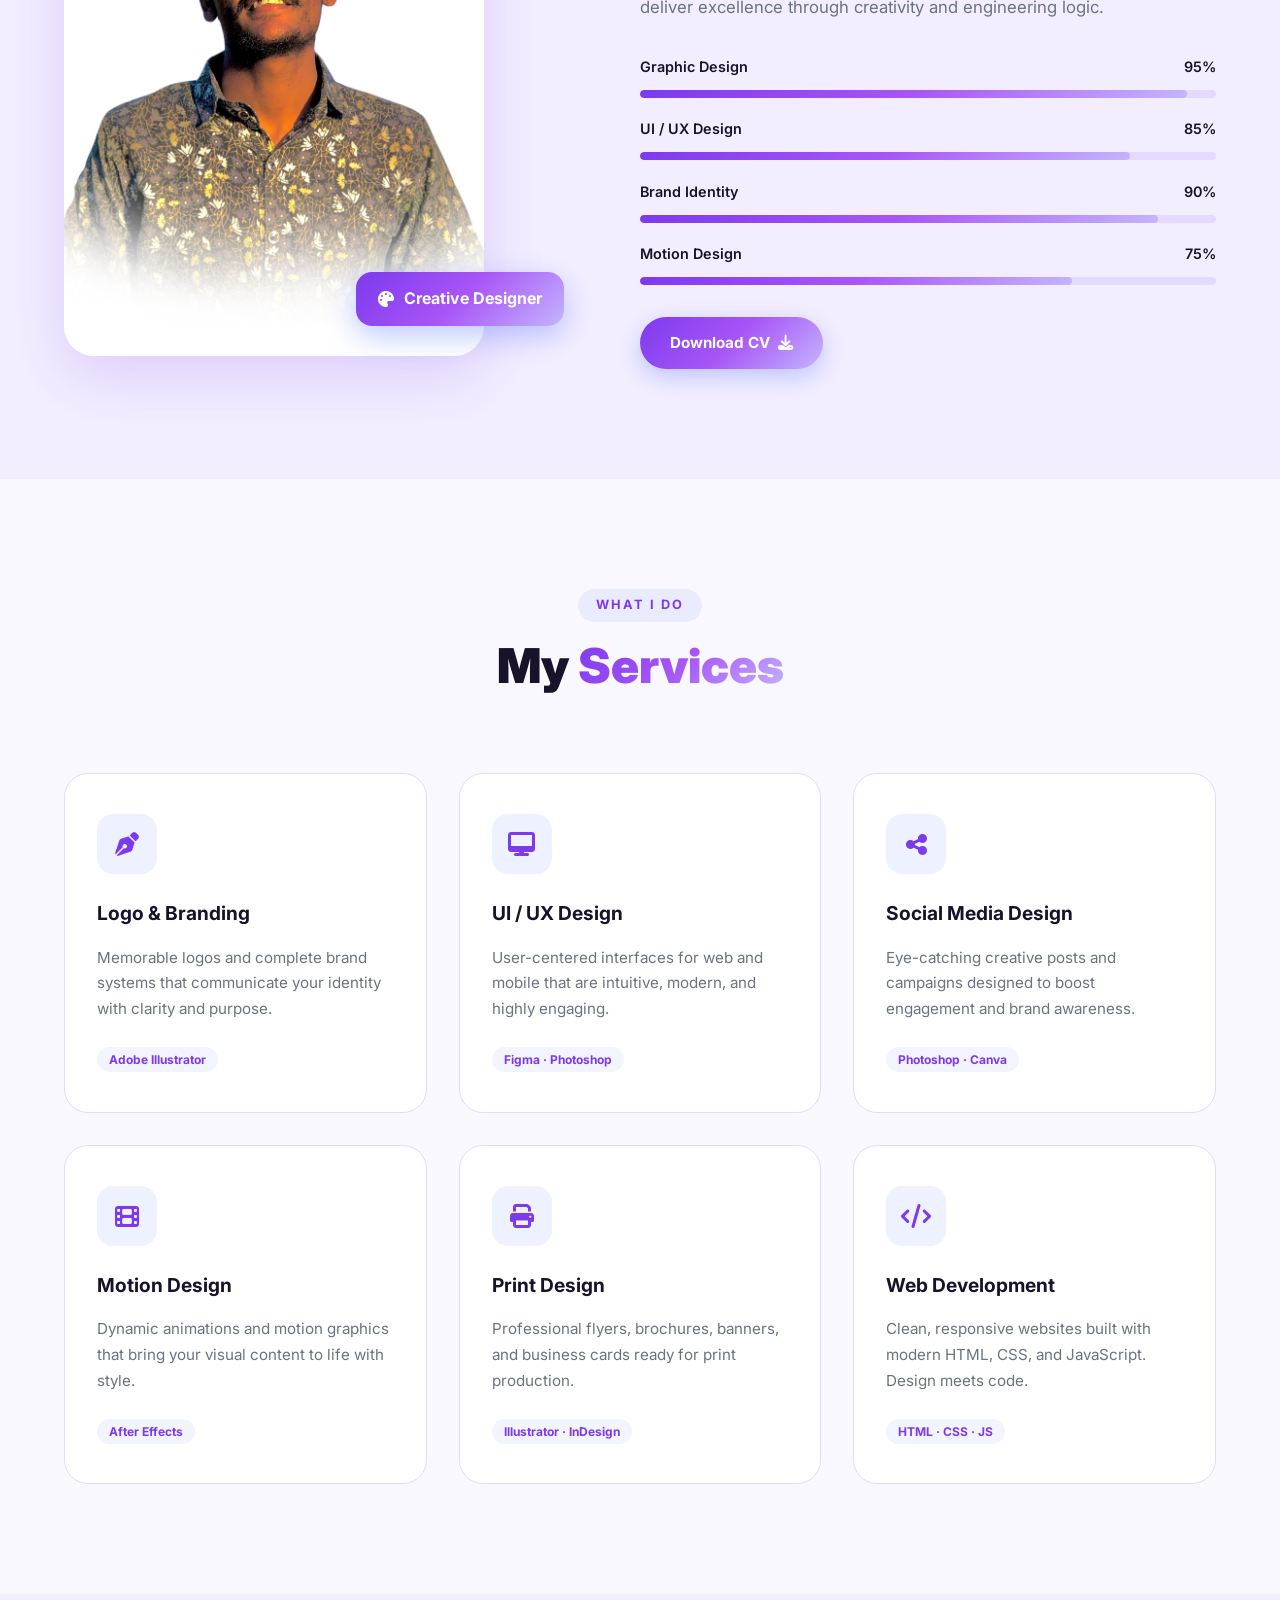
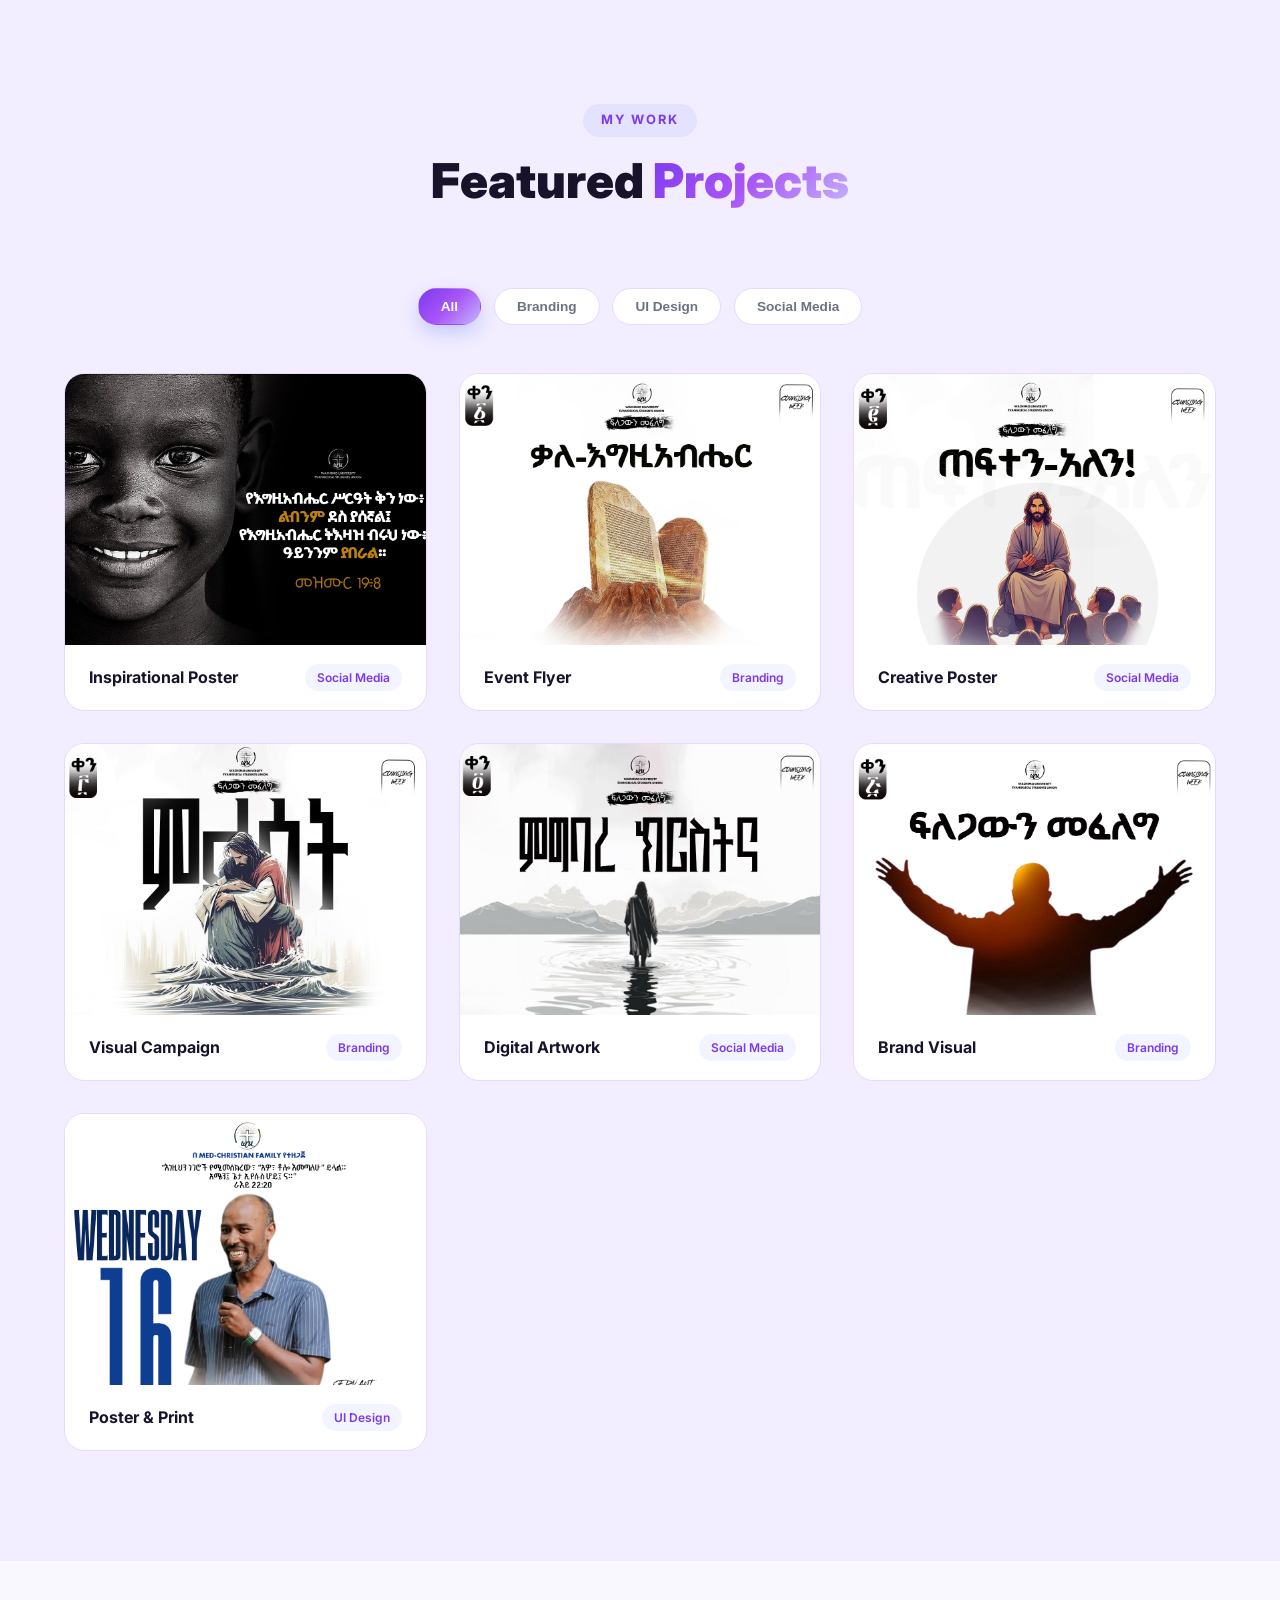
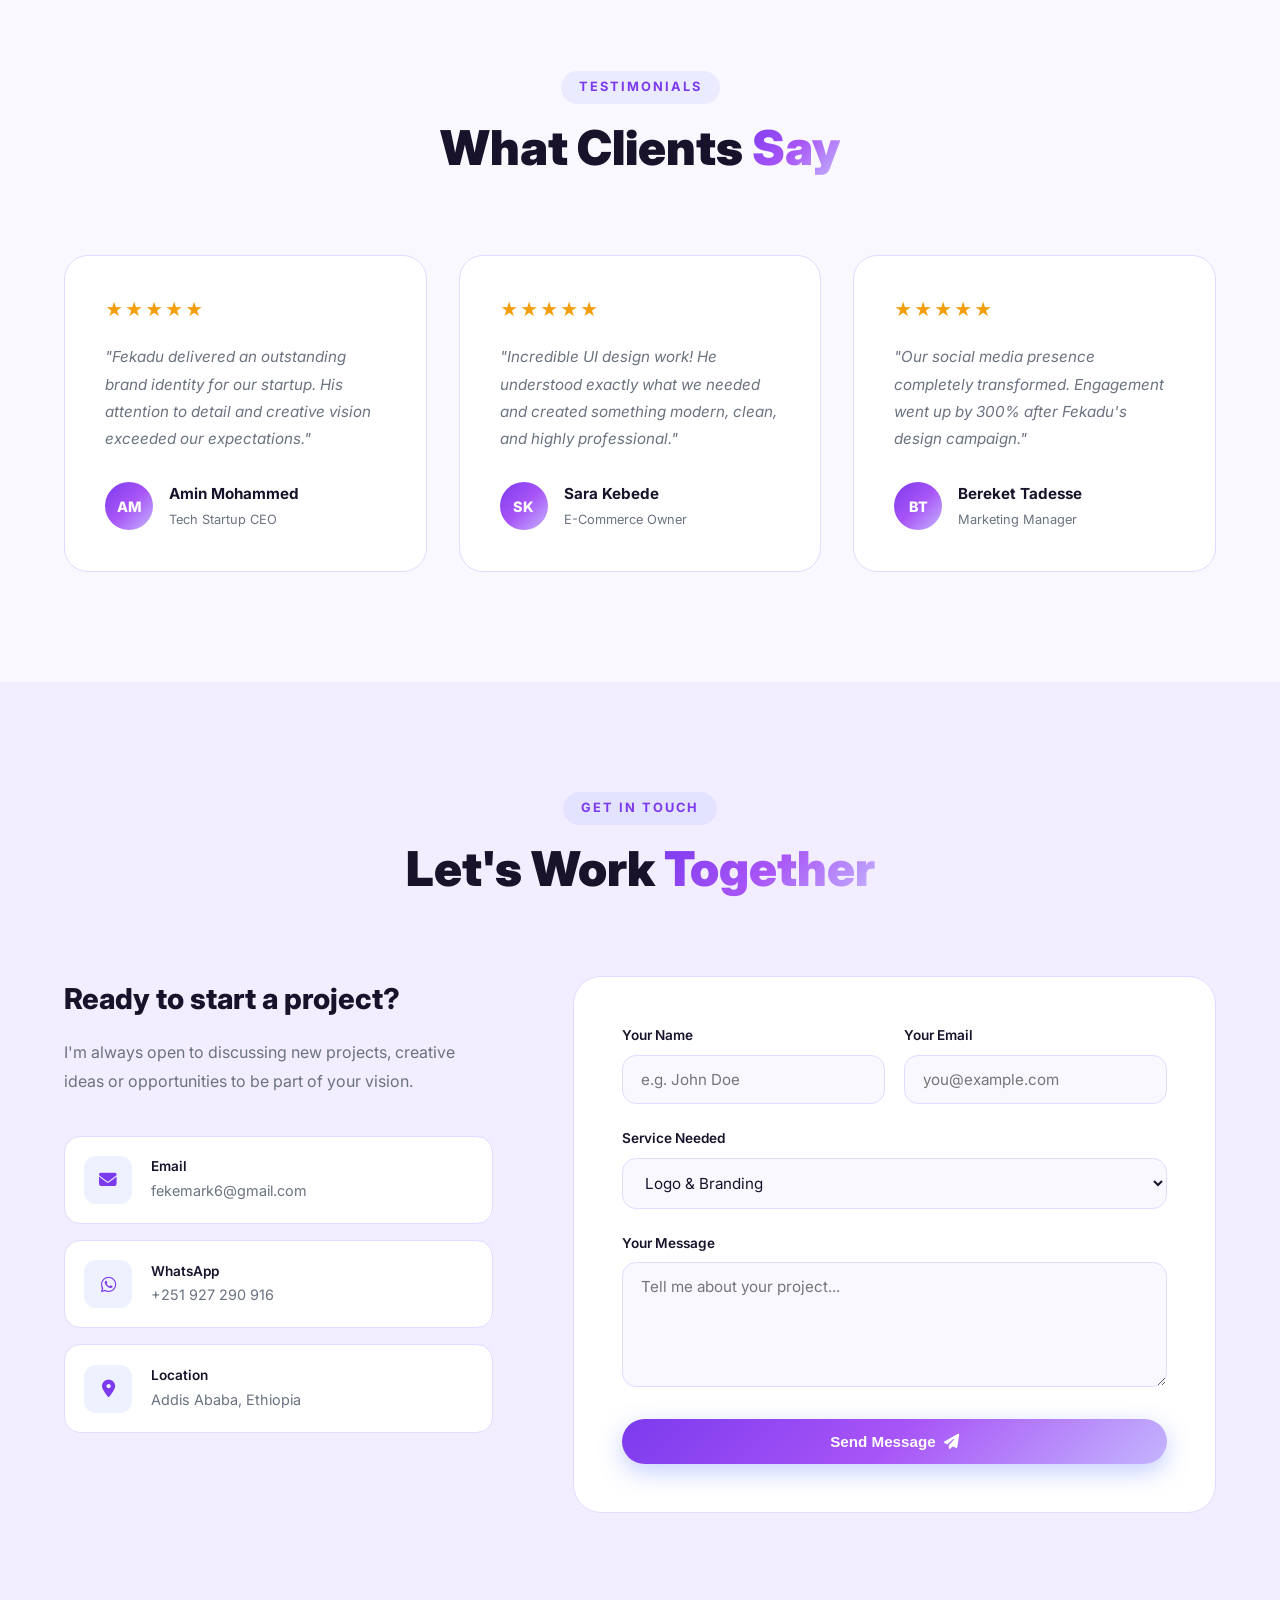
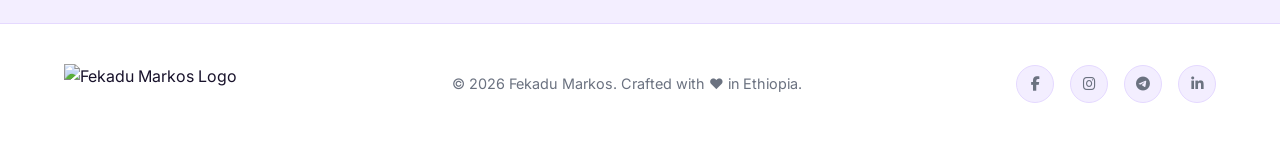
==== commit a3f15948: "all" ====
--- a/index.html
+++ b/index.html
@@ -262,9 +262,7 @@
                         </div>
                     </div>
                     <div class="portfolio-info"><h4>Poster & Print</h4><span class="portfolio-tag">UI Design</span></div>
-                    <div class="portfolio-btn" onclick="openLightbox('assets/images/Service7.jpg', 'Poster & Print')">
-                        <i class="fas fa-expand-alt"></i>
-                    </div>
+
                 </div>
             </div>
         </div>
@@ -387,6 +385,11 @@
         <div id="lightboxCaption" class="lightbox-caption"></div>
     </div>
 
+    <!-- Global Hover Preview -->
+    <div id="hoverPreview" class="hover-preview">
+        <img id="hoverPreviewImg" src="" alt="Full Preview">
+    </div>
+
     <!-- Back to top -->
     <button class="back-to-top" id="backToTop" onclick="window.scrollTo({top:0,behavior:'smooth'})">
         <i class="fas fa-arrow-up"></i>
--- a/assets/css/style.css
+++ b/assets/css/style.css
@@ -150,13 +150,24 @@
 .navbar.scrolled .nav-container { padding: 16px 0; }
 
 .logo {
-    font-size: 1.8rem;
-    font-weight: 900;
-    color: var(--text);
-    letter-spacing: -2px;
-}
-
-.logo span { color: var(--primary); }
+    display: flex;
+    align-items: center;
+    text-decoration: none;
+    z-index: 1001; /* Ensure it stays above everything */
+}
+
+.logo-img {
+    height: 40px !important;
+    width: auto !important;
+    max-width: 150px !important;
+    object-fit: contain;
+    transition: var(--transition);
+    display: block;
+}
+
+.logo-img:hover {
+    transform: scale(1.05);
+}
 
 .nav-links {
     display: flex;
@@ -364,17 +375,29 @@
     border-radius: 50%;
     object-fit: cover;
     border: 6px solid var(--surface);
-    box-shadow: var(--shadow-lg), 0 0 0 12px rgba(93,120,255,0.08);
+    box-shadow:
+        var(--shadow-lg),
+        0 0 0 14px rgba(124,58,237,0.08),
+        0 0 60px rgba(124,58,237,0.2);
     position: relative;
     z-index: 2;
+    transition: box-shadow 0.4s ease;
+}
+
+.profile-img:hover {
+    box-shadow:
+        var(--shadow-lg),
+        0 0 0 14px rgba(124,58,237,0.14),
+        0 0 80px rgba(124,58,237,0.35);
 }
 
 .orbit {
     position: absolute;
     inset: 0;
     border-radius: 50%;
-    border: 1px dashed rgba(93,120,255,0.2);
+    border: 1.5px dashed rgba(124,58,237,0.25);
     animation: spin var(--orbit-speed) linear infinite;
+    box-shadow: inset 0 0 30px rgba(124,58,237,0.04);
 }
 
 .orbit-icon {
@@ -452,8 +475,17 @@
    STATS BAR
    ============================== */
 .stats-bar {
-    background: var(--gradient);
-    padding: 50px 5%;
+    background: linear-gradient(135deg, #6d28d9 0%, #7c3aed 40%, #a855f7 80%, #c4b5fd 100%);
+    padding: 60px 5%;
+    position: relative;
+    overflow: hidden;
+}
+
+.stats-bar::before {
+    content: '';
+    position: absolute;
+    inset: 0;
+    background: url("data:image/svg+xml,%3Csvg width='60' height='60' viewBox='0 0 60 60' xmlns='http://www.w3.org/2000/svg'%3E%3Cg fill='none' fill-rule='evenodd'%3E%3Cg fill='%23ffffff' fill-opacity='0.03'%3E%3Cpath d='M36 34v-4h-2v4h-4v2h4v4h2v-4h4v-2h-4zm0-30V0h-2v4h-4v2h4v4h2V6h4V4h-4zM6 34v-4H4v4H0v2h4v4h2v-4h4v-2H6zM6 4V0H4v4H0v2h4v4h2V6h4V4H6z'/%3E%3C/g%3E%3C/g%3E%3C/svg%3E");
 }
 
 .stats-container {
@@ -706,11 +738,15 @@
     width: 100%;
     height: 100%;
     object-fit: cover;
+    object-position: top;
     display: block;
-    transition: transform 0.5s ease;
-}
-
-.portfolio-card:hover .portfolio-real-img { transform: scale(1.07); }
+    transition: object-position 3s ease-in-out, transform 0.6s ease;
+}
+
+.portfolio-card:hover .portfolio-real-img {
+    object-position: bottom;
+    transform: scale(1.02);
+}
 
 .portfolio-placeholder {
     width: 100%;
@@ -740,16 +776,17 @@
 .portfolio-overlay {
     position: absolute;
     inset: 0;
-    background: rgba(0,0,0,0.7);
+    background: linear-gradient(to top, rgba(0,0,0,0.85) 0%, rgba(0,0,0,0.2) 50%, transparent 100%);
     display: flex;
     flex-direction: column;
     align-items: center;
-    justify-content: center;
+    justify-content: flex-end;
     opacity: 0;
-    transition: opacity 0.4s ease;
+    transition: all 0.5s cubic-bezier(0.4, 0, 0.2, 1);
     color: white;
     text-align: center;
-    padding: 1.5rem;
+    padding: 2.5rem 1.5rem;
+    pointer-events: none; /* Let hover events pass to the image for smoother scanning */
 }
 
 .portfolio-overlay p { font-size: 1.2rem; font-weight: 700; margin-bottom: 0.5rem; }
@@ -923,8 +960,16 @@
     gap: 1rem;
 }
 
-.footer-logo { font-size: 1.5rem; font-weight: 900; color: var(--text); letter-spacing: -1px; }
-.footer-logo span { color: var(--primary); }
+.footer-logo {
+    display: flex;
+    align-items: center;
+}
+
+.footer-logo-img {
+    height: 40px;
+    width: auto;
+    object-fit: contain;
+}
 
 .footer p { color: var(--text-muted); font-size: 0.9rem; }
 
@@ -1011,4 +1056,108 @@
     .orbit { display: none; }
     .card-1, .card-2 { display: none; }
     .footer-container { flex-direction: column; text-align: center; }
+}
+
+/* ==============================
+   HOVER PREVIEW & LIGHTBOX
+   ============================== */
+.hover-preview {
+    position: fixed;
+    top: 50%;
+    left: 50%;
+    transform: translate(-50%, -50%) scale(0.9);
+    width: auto;
+    max-width: 90vw;
+    height: auto;
+    max-height: 90vh;
+    z-index: 9999;
+    background: transparent;
+    pointer-events: none;
+    opacity: 0;
+    transition: all 0.4s cubic-bezier(0.175, 0.885, 0.32, 1.275);
+    border-radius: 12px;
+    box-shadow: 0 30px 60px rgba(0,0,0,0.8);
+    display: none;
+}
+
+.hover-preview.active {
+    opacity: 1;
+    transform: translate(-50%, -50%) scale(1);
+    display: block;
+}
+
+.hover-preview img {
+    width: auto;
+    height: auto;
+    max-width: 100%;
+    max-height: 90vh;
+    border-radius: 12px;
+    display: block;
+    object-fit: contain;
+}
+
+/* Modal Lightbox (for Click) — ENHANCED */
+.lightbox {
+    display: none;
+    position: fixed;
+    z-index: 10000;
+    left: 0; top: 0; 
+    width: 100%; height: 100%;
+    background-color: rgba(0,0,0,0.92);
+    backdrop-filter: blur(20px);
+    -webkit-backdrop-filter: blur(20px);
+    animation: fadeIn 0.4s ease;
+}
+
+.lightbox-content {
+    margin: auto;
+    display: block;
+    max-width: 95vw;
+    max-height: 90vh;
+    position: relative;
+    top: 50%;
+    transform: translateY(-50%) scale(0.85);
+    border-radius: 12px;
+    box-shadow: 0 0 100px rgba(124,58,237,0.4);
+    animation: popForward 0.5s cubic-bezier(0.175, 0.885, 0.32, 1.275) forwards;
+}
+
+@keyframes fadeIn {
+    from { opacity: 0; }
+    to { opacity: 1; }
+}
+
+@keyframes popForward {
+    from { opacity: 0; transform: translateY(-50%) scale(0.7); }
+    to { opacity: 1; transform: translateY(-50%) scale(1); }
+}
+
+.lightbox-close {
+    position: absolute;
+    top: 30px;
+    right: 40px;
+    background: rgba(255,255,255,0.1);
+    width: 50px; height: 50px;
+    display: flex; align-items: center; justify-content: center;
+    border-radius: 50%;
+    color: white;
+    font-size: 30px;
+    cursor: pointer;
+    z-index: 10001;
+    transition: var(--transition);
+}
+
+.lightbox-close:hover { background: var(--primary); transform: rotate(90deg); }
+
+.lightbox-caption {
+    margin: auto;
+    display: block;
+    width: 80%;
+    text-align: center;
+    color: #ccc;
+    padding: 20px 0;
+    position: absolute;
+    bottom: 20px;
+    left: 10%;
+    font-size: 1.1rem;
 }
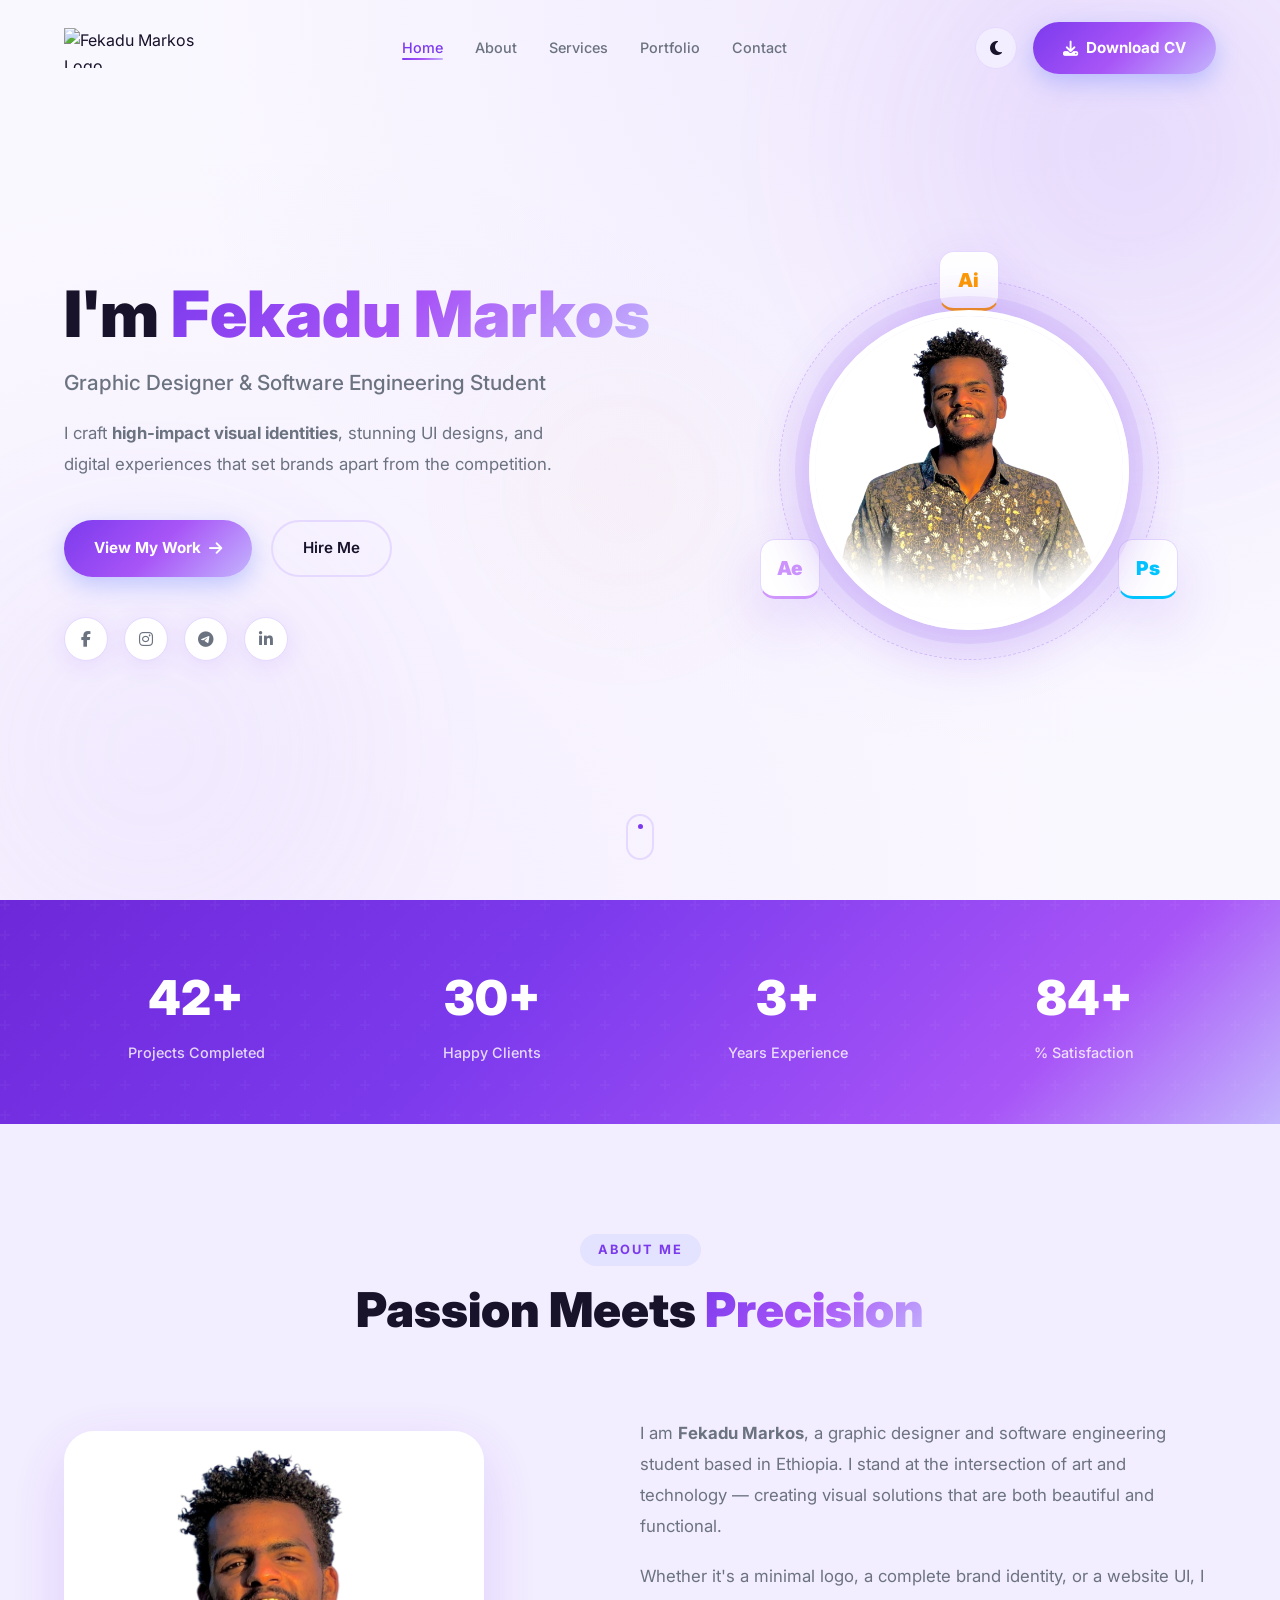
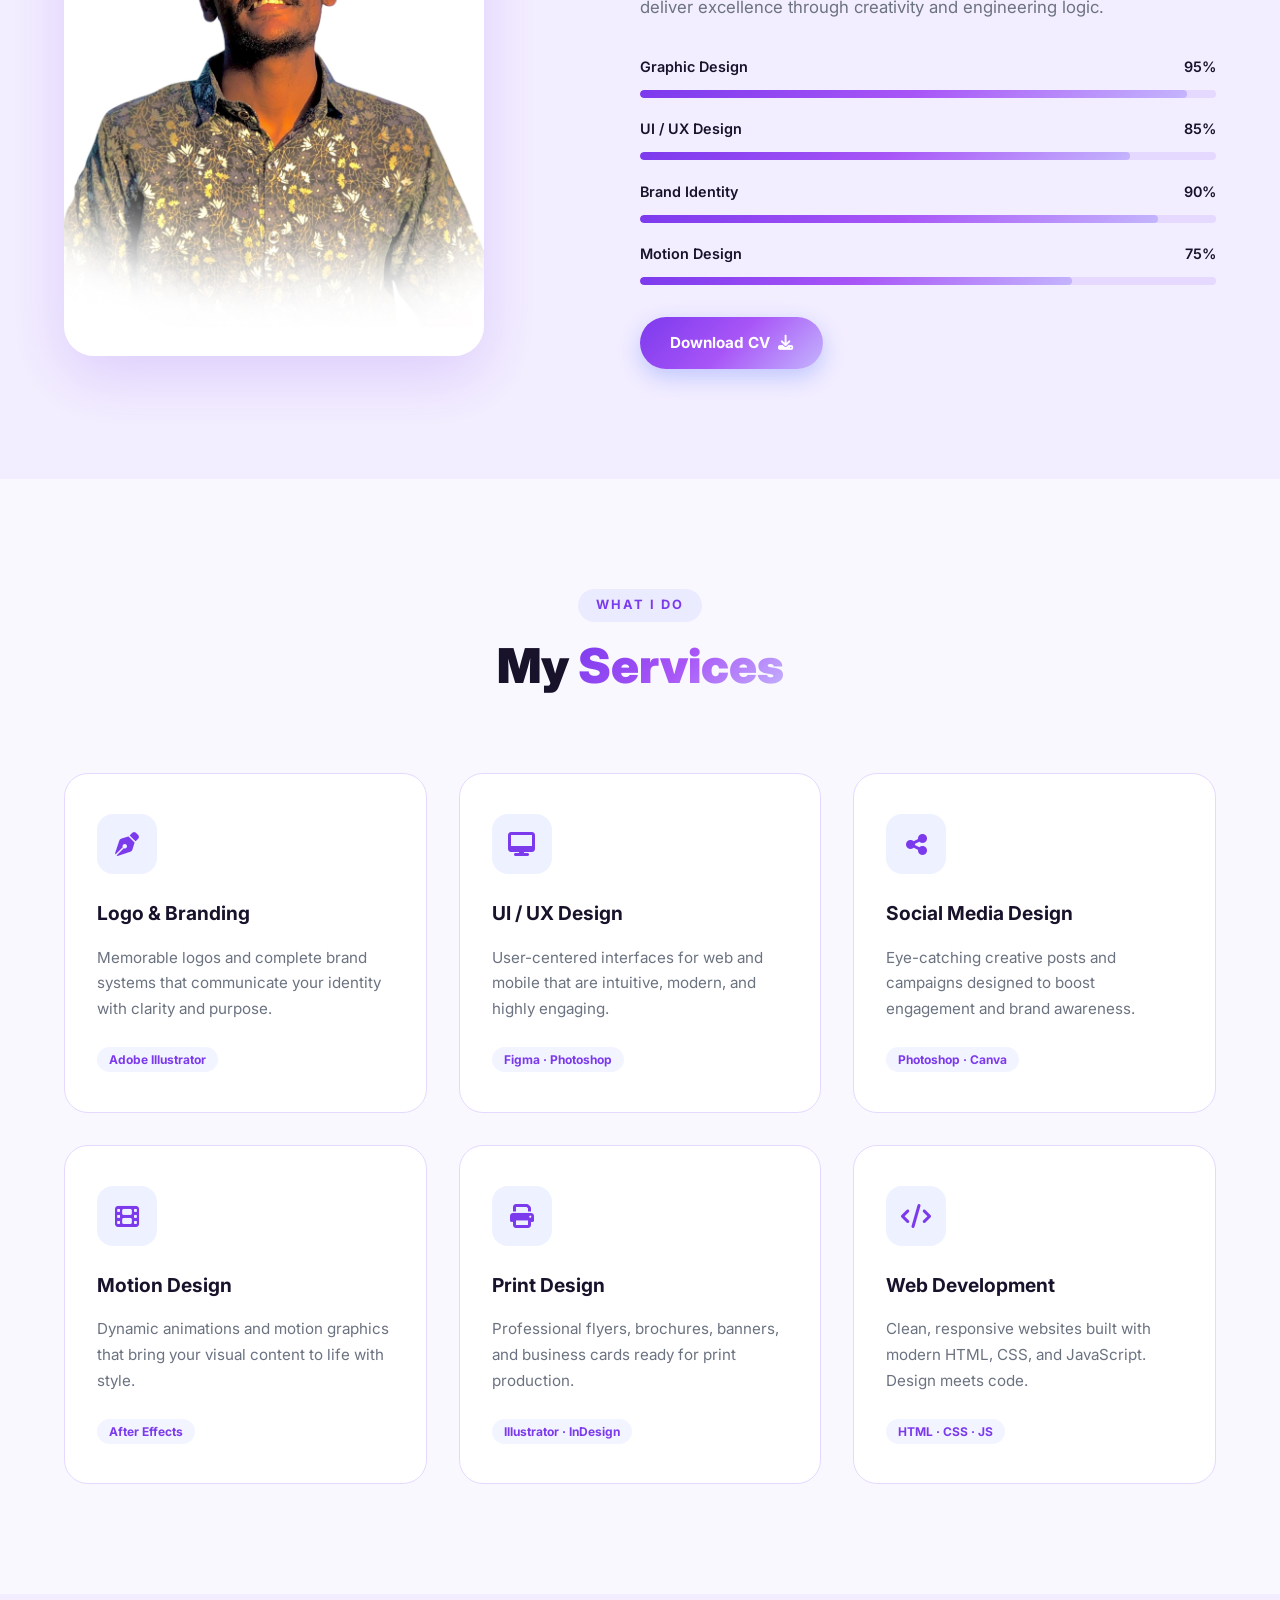
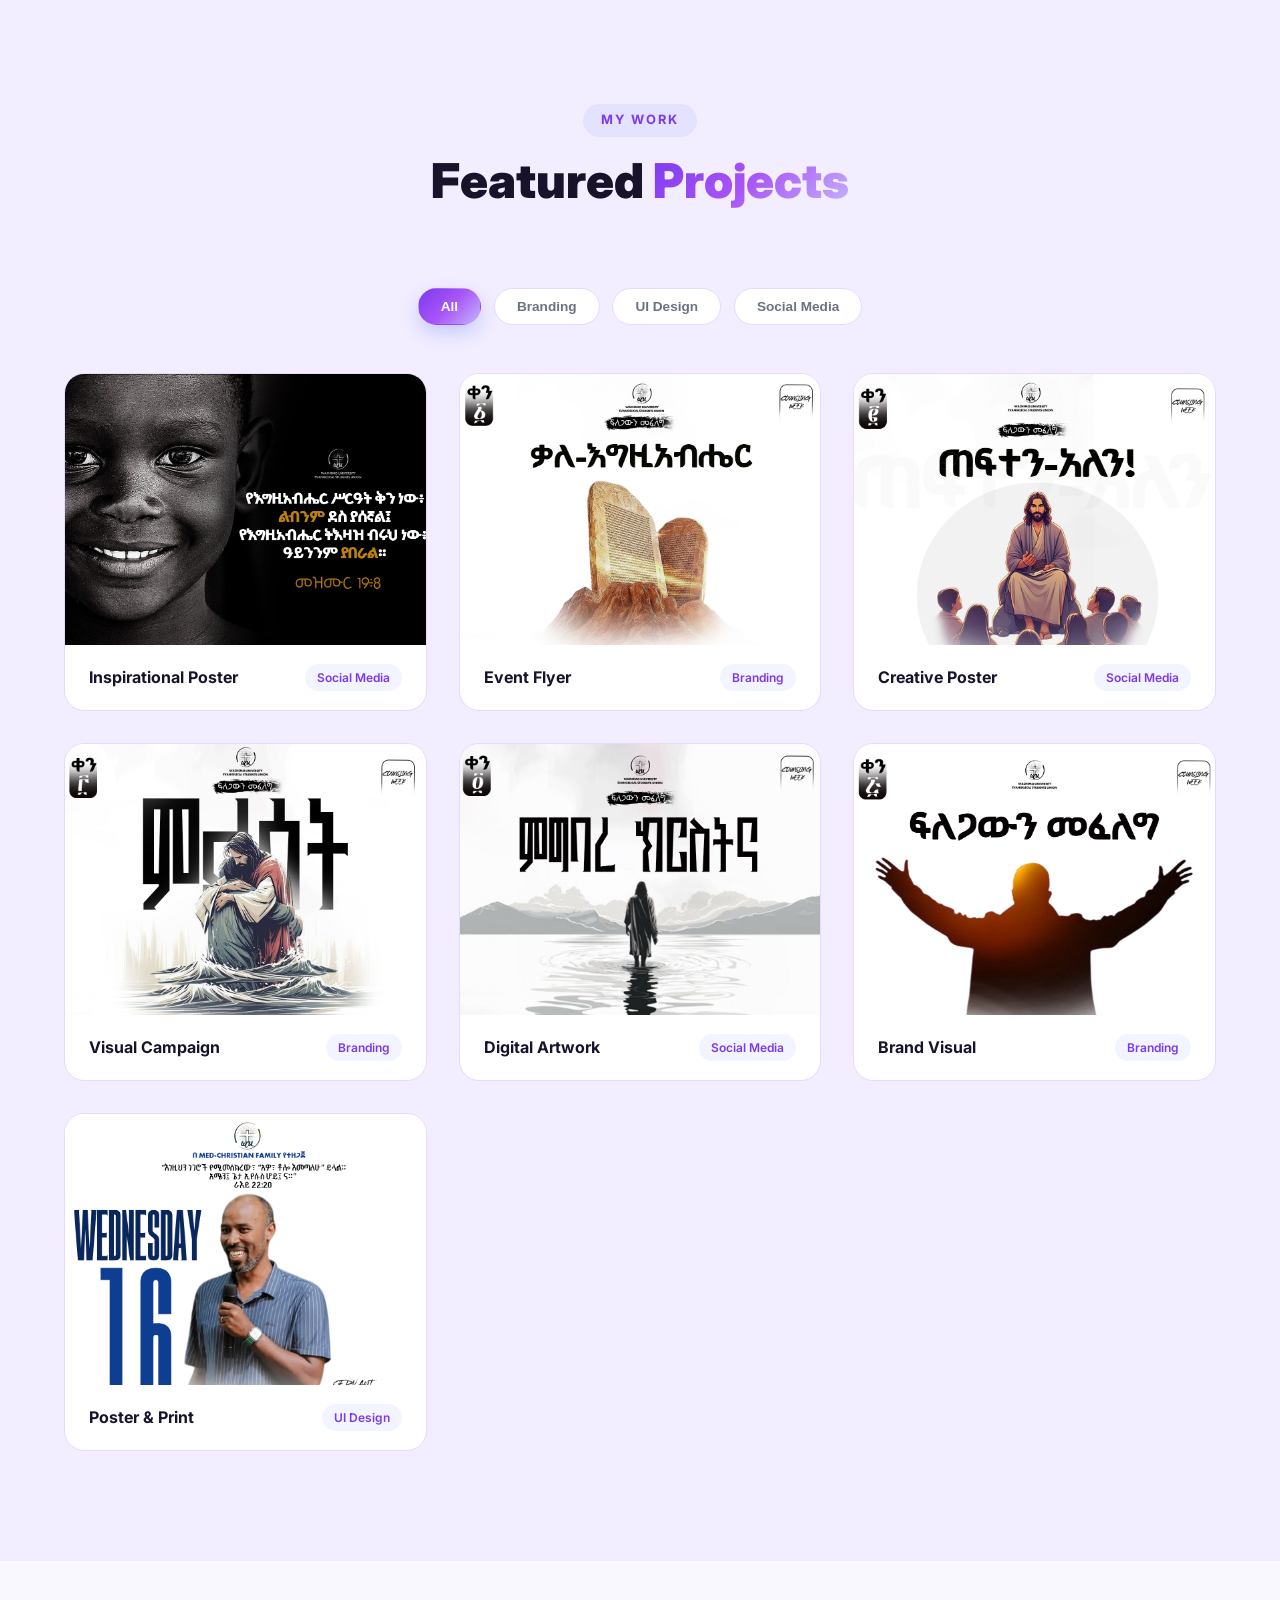
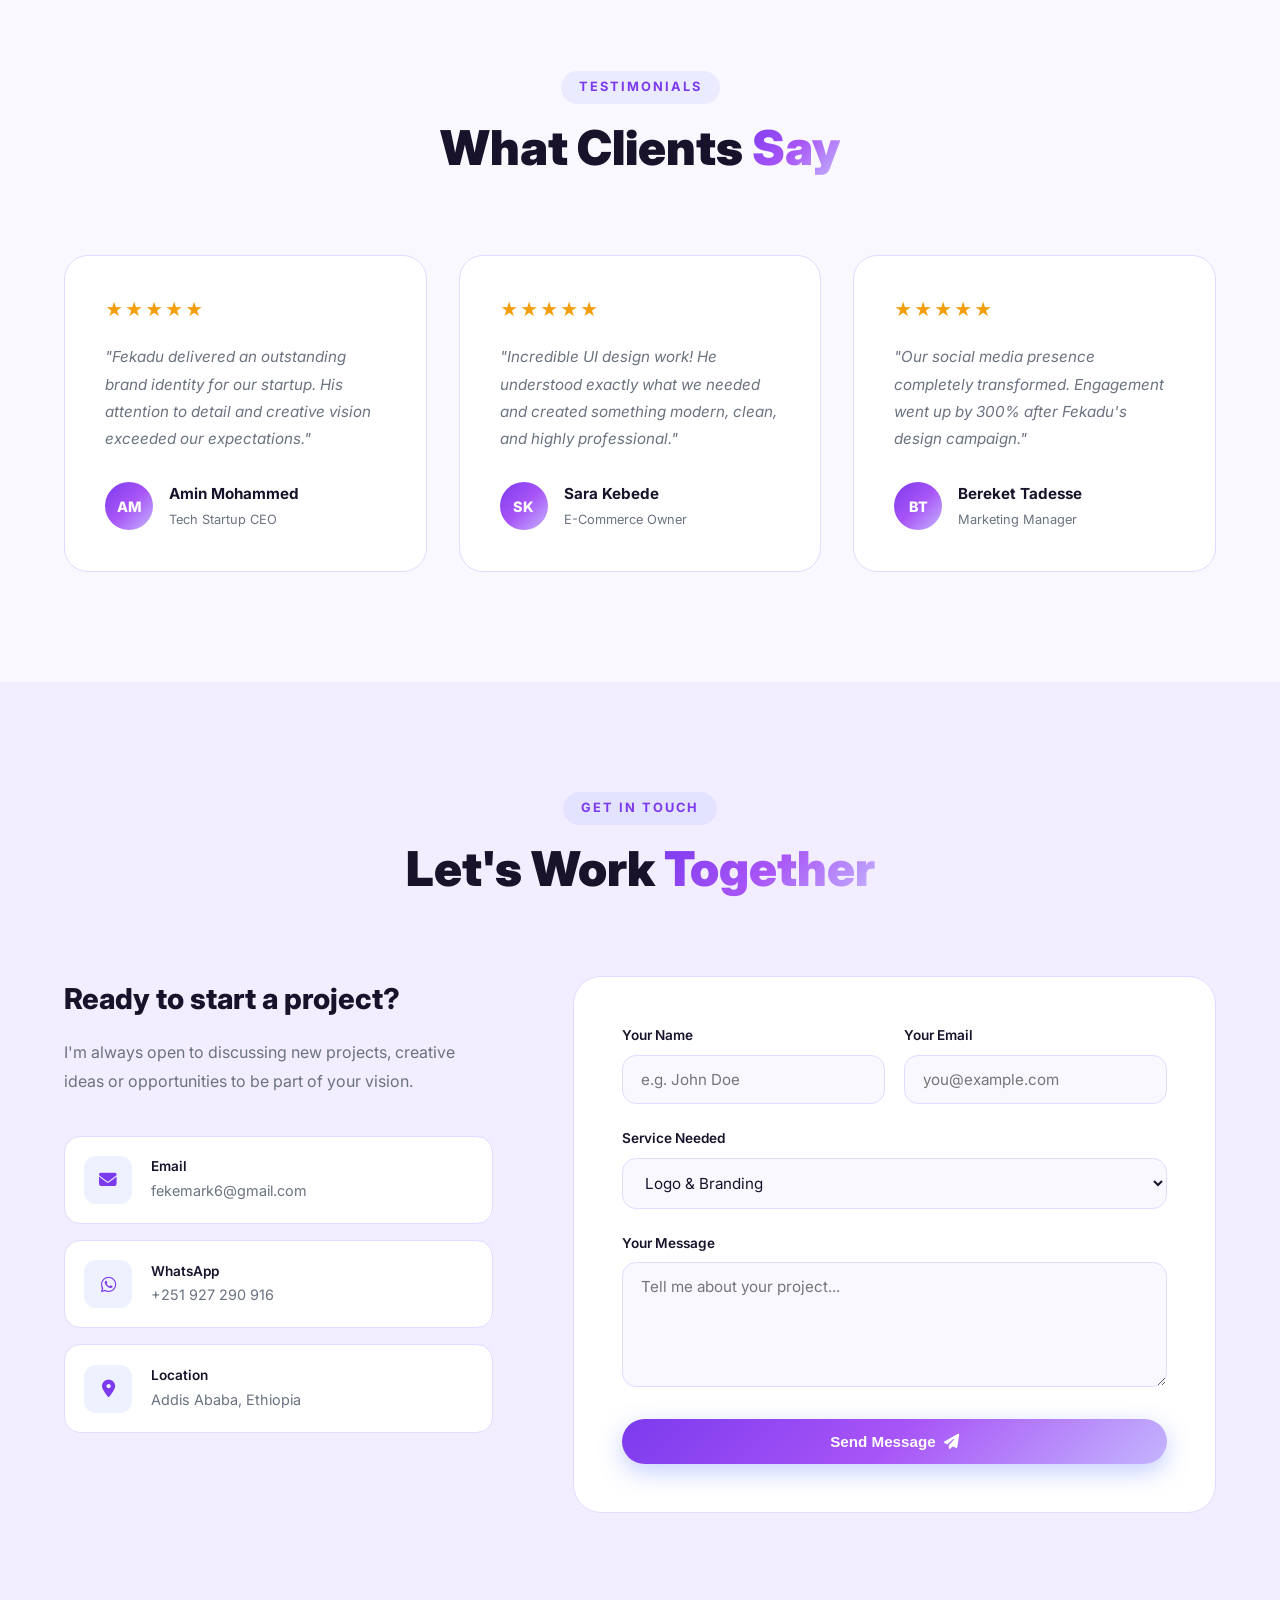
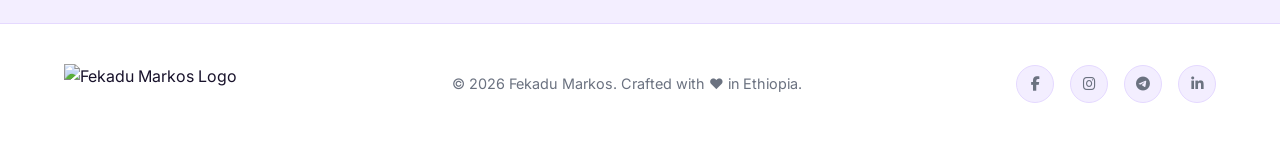
==== commit b89f5717: "edit" ====
--- a/index.html
+++ b/index.html
@@ -111,10 +111,7 @@
             <div class="about-grid">
                 <div class="about-img-wrap" data-aos="fade-right">
                     <img src="assets/images/po.jpg" alt="Fekadu Markos" class="about-img">
-                    <div class="about-badge">
-                        <i class="fas fa-palette"></i>
-                        <span>Creative Designer</span>
-                    </div>
+
                 </div>
                 <div class="about-content" data-aos="fade-left">
                     <p>I am <strong>Fekadu Markos</strong>, a graphic designer and software engineering student based in Ethiopia. I stand at the intersection of art and technology — creating visual solutions that are both beautiful and functional.</p>
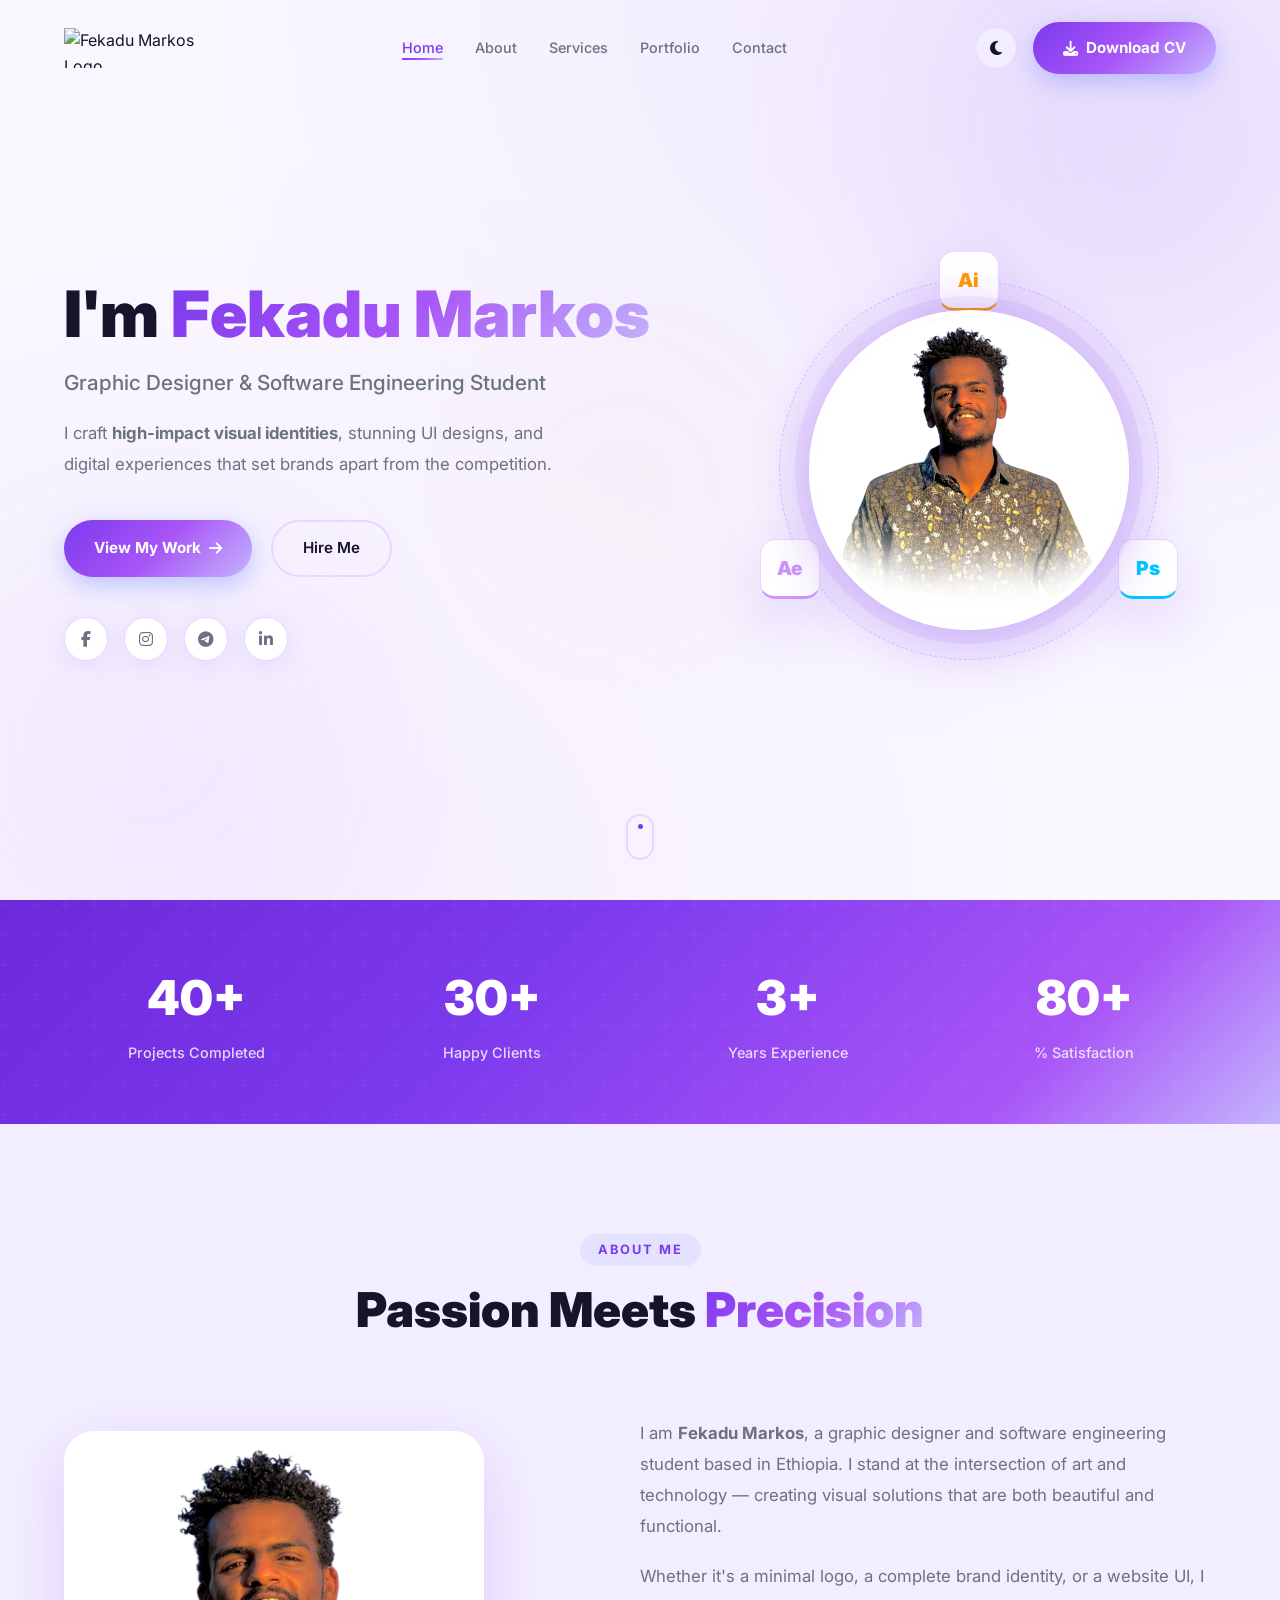
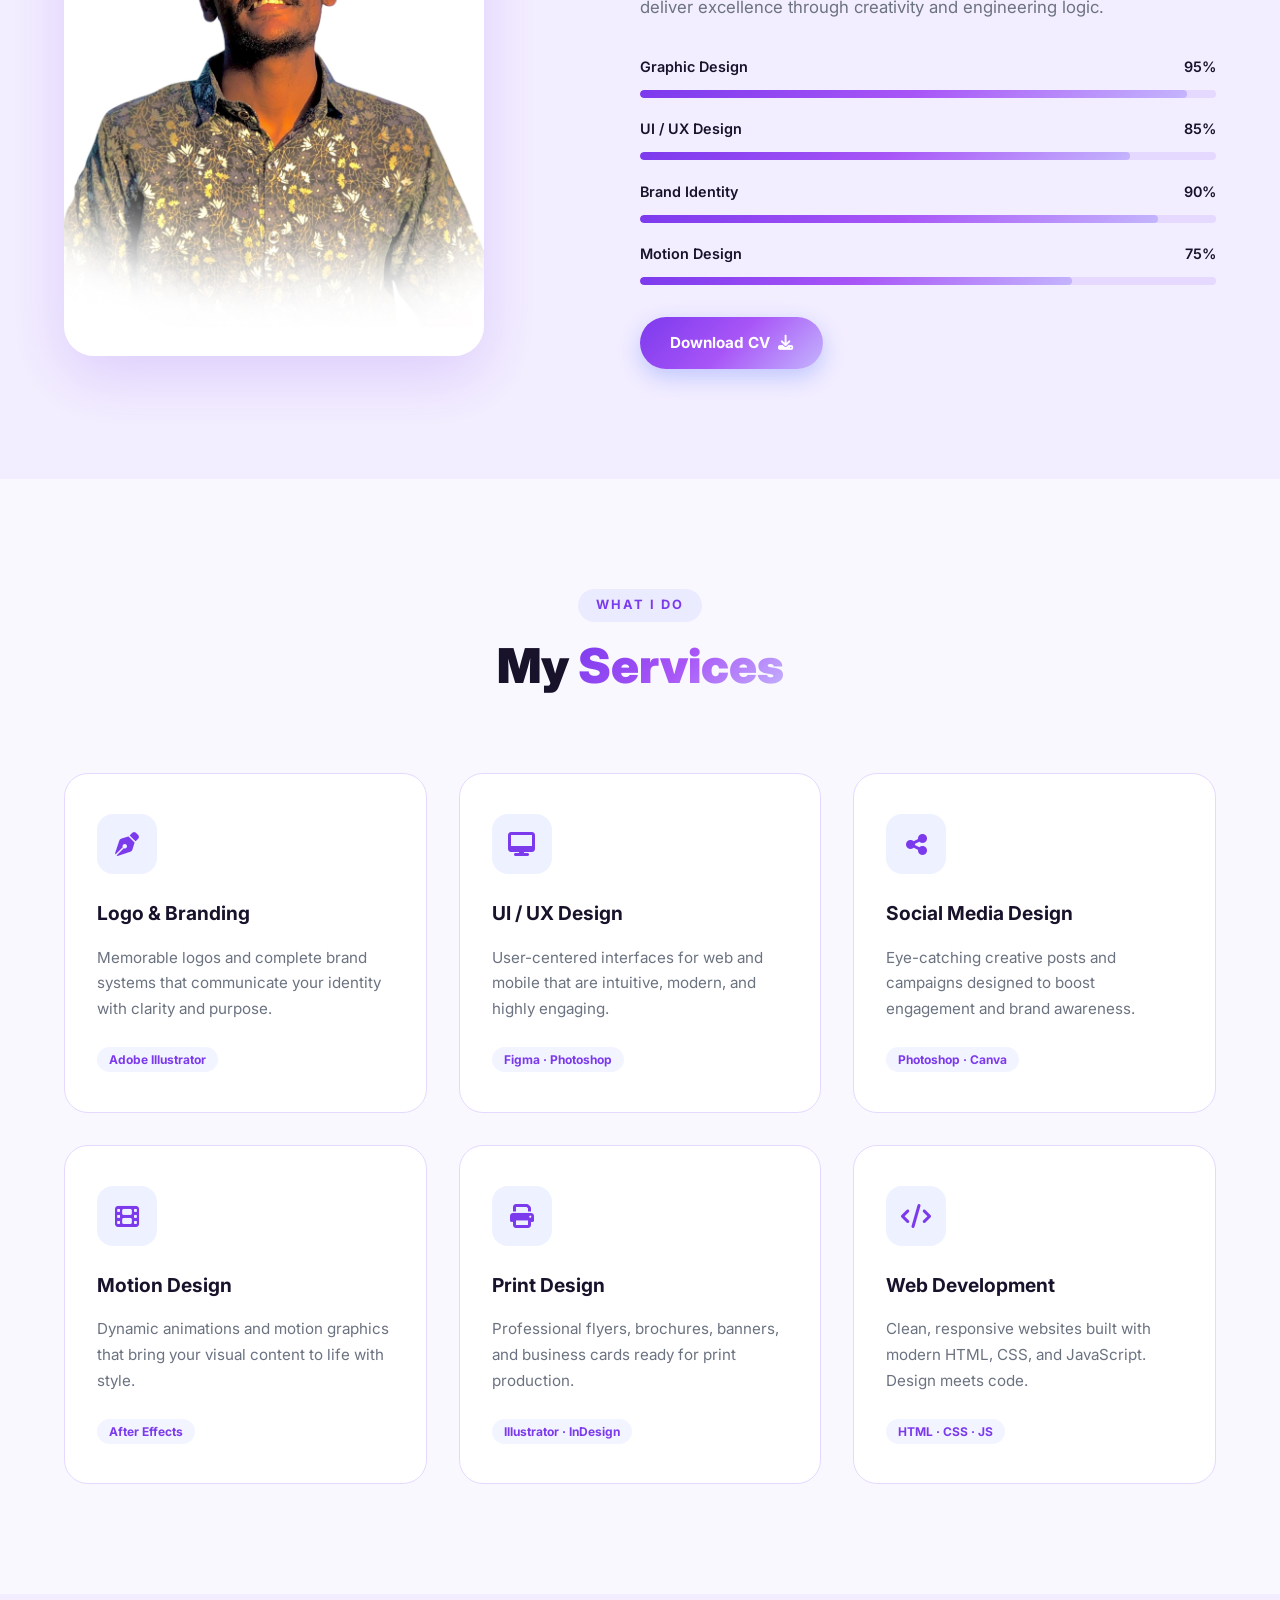
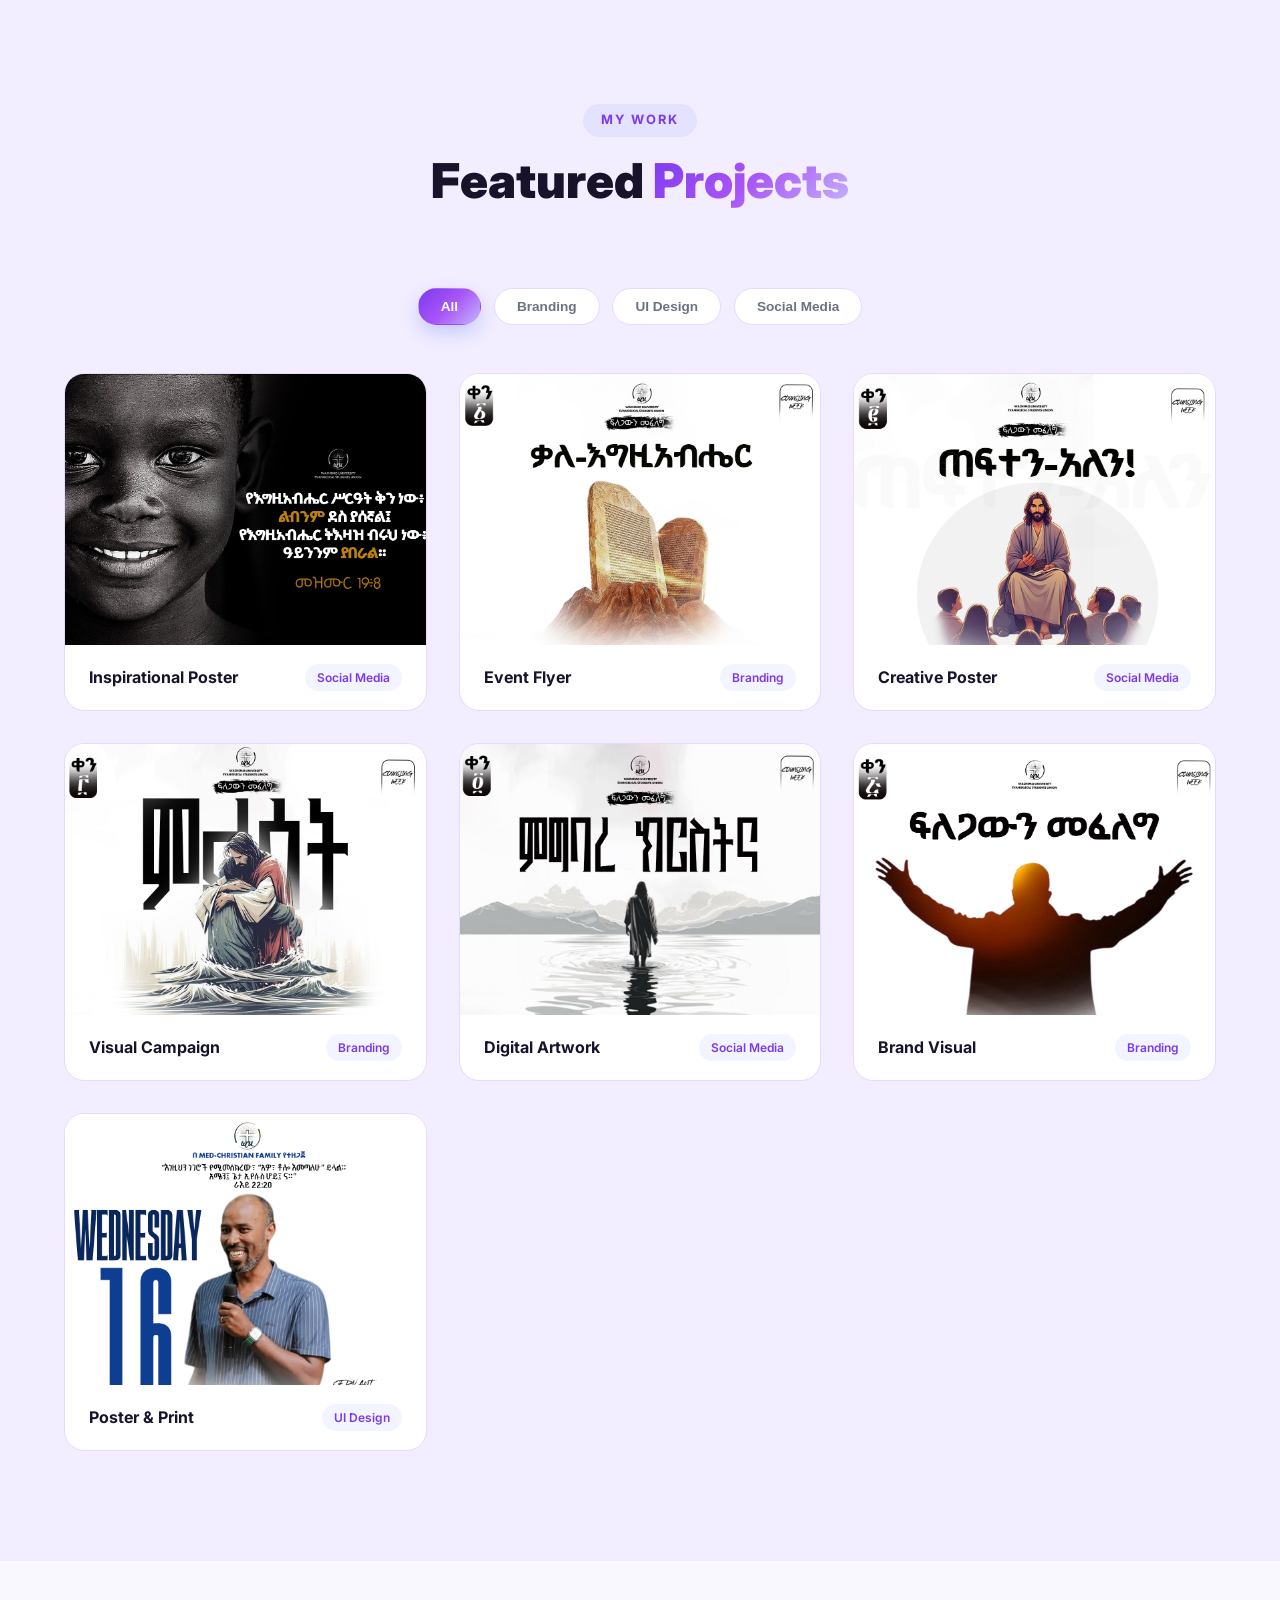
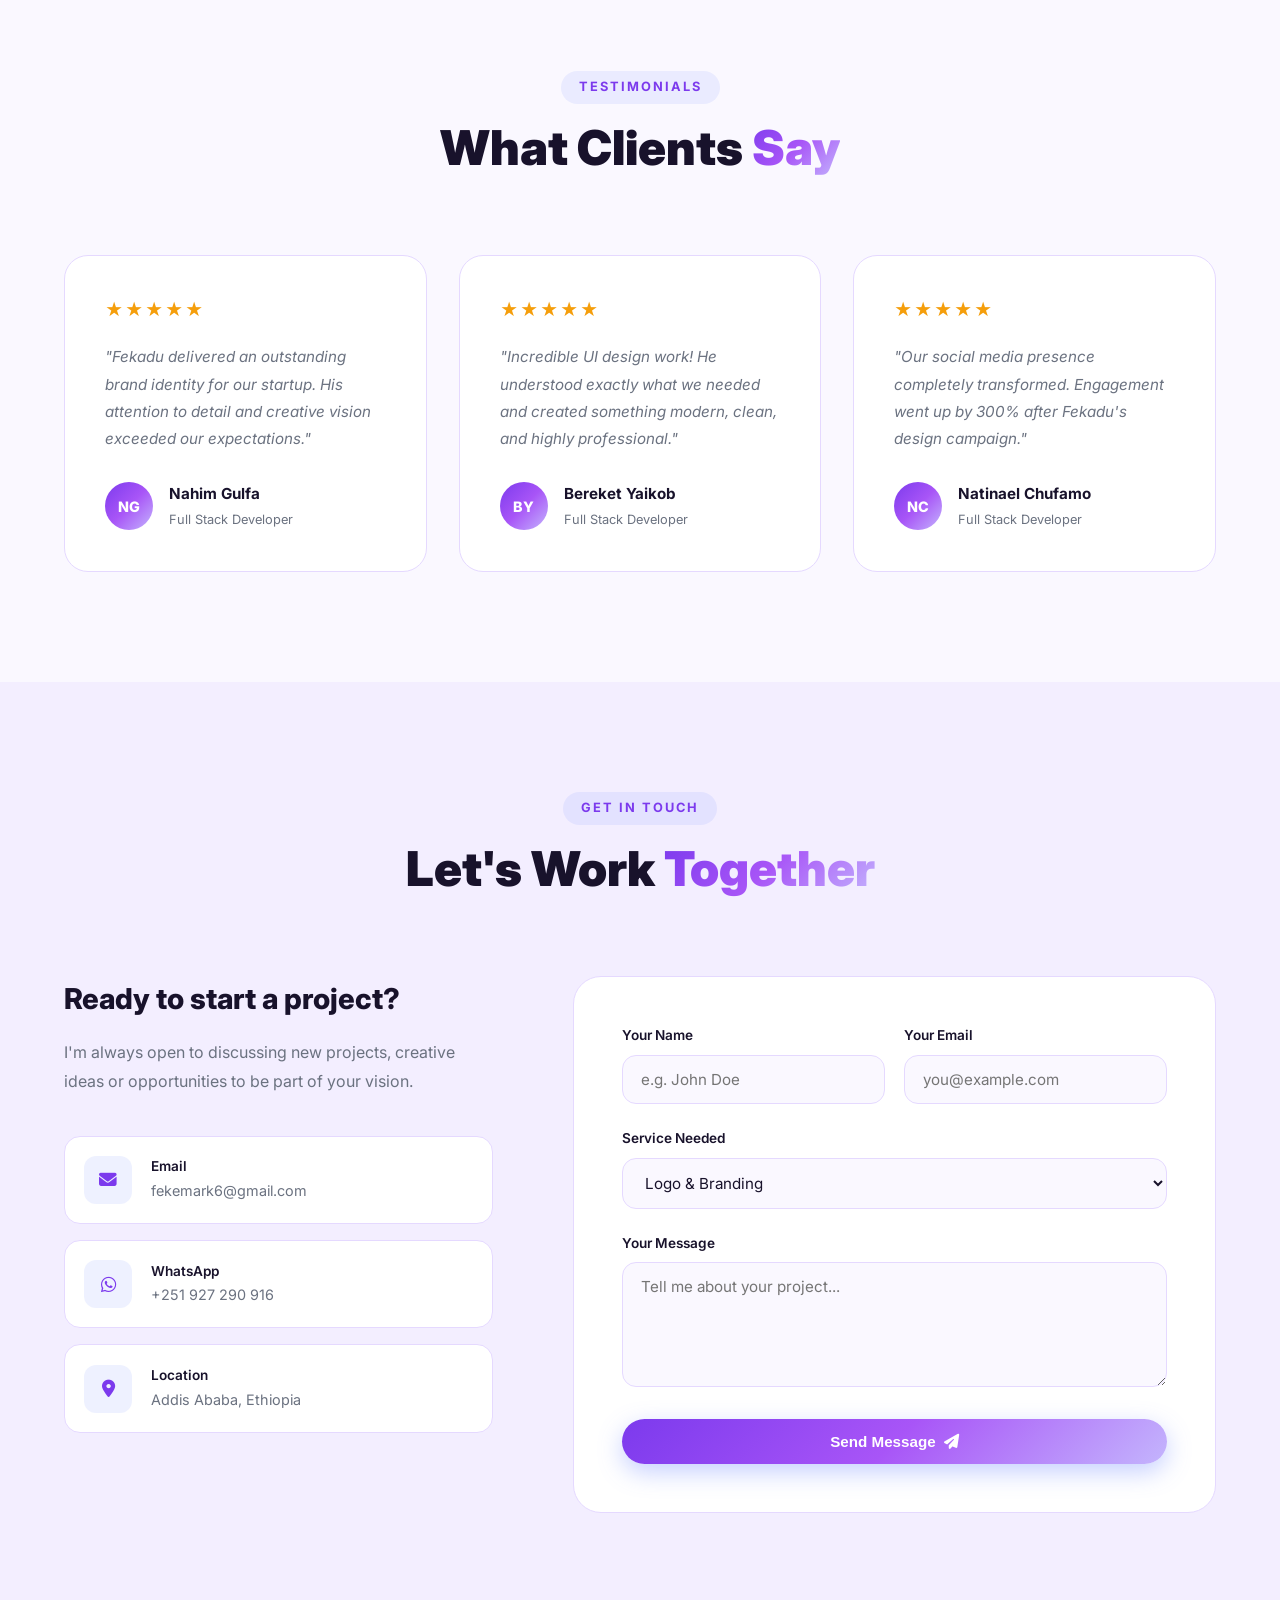
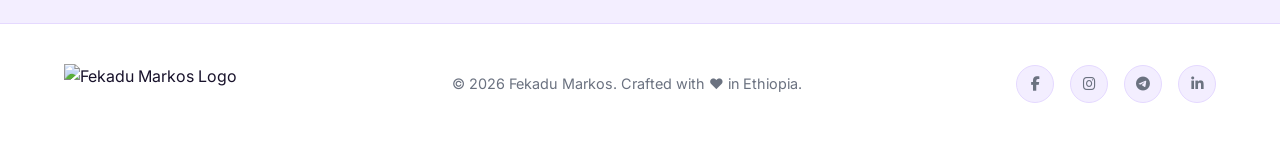
==== commit 0ddbbd7d: "name" ====
--- a/index.html
+++ b/index.html
@@ -4,8 +4,8 @@
 <head>
     <meta charset="UTF-8">
     <meta name="viewport" content="width=device-width, initial-scale=1.0">
-    <meta name="description" content="Fekadu Markos — Premium Graphic Designer & Software Engineering Student. Crafting world-class visual identities and digital experiences.">
-    <title>Fekadu Markos | Creative Designer</title>
+    <meta name="description" content="Fekadu Markos — Professional Graphic Designer & Software Engineering Student. Crafting world-class visual identities and digital experiences.">
+    <title>Fekadu Markos | Portfolio</title>
     <link rel="preconnect" href="https://fonts.googleapis.com">
     <link rel="preconnect" href="https://fonts.gstatic.com" crossorigin>
     <link href="https://fonts.googleapis.com/css2?family=Inter:wght@300;400;500;600;700;800;900&display=swap" rel="stylesheet">
@@ -277,24 +277,24 @@
                     <div class="stars">★★★★★</div>
                     <p>"Fekadu delivered an outstanding brand identity for our startup. His attention to detail and creative vision exceeded our expectations."</p>
                     <div class="client-info">
-                        <div class="client-avatar">AM</div>
-                        <div><strong>Amin Mohammed</strong><span>Tech Startup CEO</span></div>
+                        <div class="client-avatar">NG</div>
+                        <div><strong>Nahim Gulfa</strong><span>Full Stack Developer</span></div>
                     </div>
                 </div>
                 <div class="testimonial-card" data-aos="fade-up" data-delay="100">
                     <div class="stars">★★★★★</div>
                     <p>"Incredible UI design work! He understood exactly what we needed and created something modern, clean, and highly professional."</p>
                     <div class="client-info">
-                        <div class="client-avatar">SK</div>
-                        <div><strong>Sara Kebede</strong><span>E-Commerce Owner</span></div>
+                        <div class="client-avatar">BY</div>
+                        <div><strong>Bereket Yaikob</strong><span>Full Stack Developer</span></div>
                     </div>
                 </div>
                 <div class="testimonial-card" data-aos="fade-up" data-delay="200">
                     <div class="stars">★★★★★</div>
                     <p>"Our social media presence completely transformed. Engagement went up by 300% after Fekadu's design campaign."</p>
                     <div class="client-info">
-                        <div class="client-avatar">BT</div>
-                        <div><strong>Bereket Tadesse</strong><span>Marketing Manager</span></div>
+                        <div class="client-avatar">NC</div>
+                        <div><strong>Natinael Chufamo</strong><span>Full Stack Developer</span></div>
                     </div>
                 </div>
             </div>
--- a/assets/css/style.css
+++ b/assets/css/style.css
@@ -41,7 +41,12 @@
    ============================== */
 *, *::before, *::after { margin: 0; padding: 0; box-sizing: border-box; }
 
-html { scroll-behavior: smooth; scroll-padding-top: 80px; }
+html { 
+    scroll-behavior: smooth; 
+    scroll-padding-top: 80px; 
+    overflow-x: hidden;
+    width: 100%;
+}
 
 body {
     font-family: 'Inter', sans-serif;
@@ -1056,6 +1061,14 @@
     .orbit { display: none; }
     .card-1, .card-2 { display: none; }
     .footer-container { flex-direction: column; text-align: center; }
+    .container, .nav-container { width: 94%; }
+    .hero { padding: 100px 3% 60px; }
+}
+
+@media (max-width: 480px) {
+    .hero-text h1 { font-size: 2.2rem; }
+    .container, .nav-container { width: 95%; }
+    .section { padding: 70px 0; }
 }
 
 /* ==============================
@@ -1063,37 +1076,38 @@
    ============================== */
 .hover-preview {
     position: fixed;
-    top: 50%;
-    left: 50%;
-    transform: translate(-50%, -50%) scale(0.9);
-    width: auto;
-    max-width: 90vw;
-    height: auto;
-    max-height: 90vh;
-    z-index: 9999;
-    background: transparent;
+    top: 0;
+    left: 0;
+    width: 100vw;
+    height: 100vh;
+    z-index: 10000;
+    background: rgba(0,0,0,0.96);
+    backdrop-filter: blur(15px);
+    -webkit-backdrop-filter: blur(15px);
     pointer-events: none;
     opacity: 0;
-    transition: all 0.4s cubic-bezier(0.175, 0.885, 0.32, 1.275);
-    border-radius: 12px;
-    box-shadow: 0 30px 60px rgba(0,0,0,0.8);
+    transition: opacity 0.3s ease;
     display: none;
+    align-items: center;
+    justify-content: center;
 }
 
 .hover-preview.active {
     opacity: 1;
-    transform: translate(-50%, -50%) scale(1);
-    display: block;
+    display: flex;
 }
 
 .hover-preview img {
-    width: auto;
-    height: auto;
-    max-width: 100%;
-    max-height: 90vh;
-    border-radius: 12px;
-    display: block;
+    max-width: 95vw;
+    max-height: 95vh;
     object-fit: contain;
+    box-shadow: 0 0 80px rgba(0,0,0,0.8);
+    transform: scale(0.95);
+    transition: transform 0.4s cubic-bezier(0.175, 0.885, 0.32, 1.275);
+}
+
+.hover-preview.active img {
+    transform: scale(1);
 }
 
 /* Modal Lightbox (for Click) — ENHANCED */
